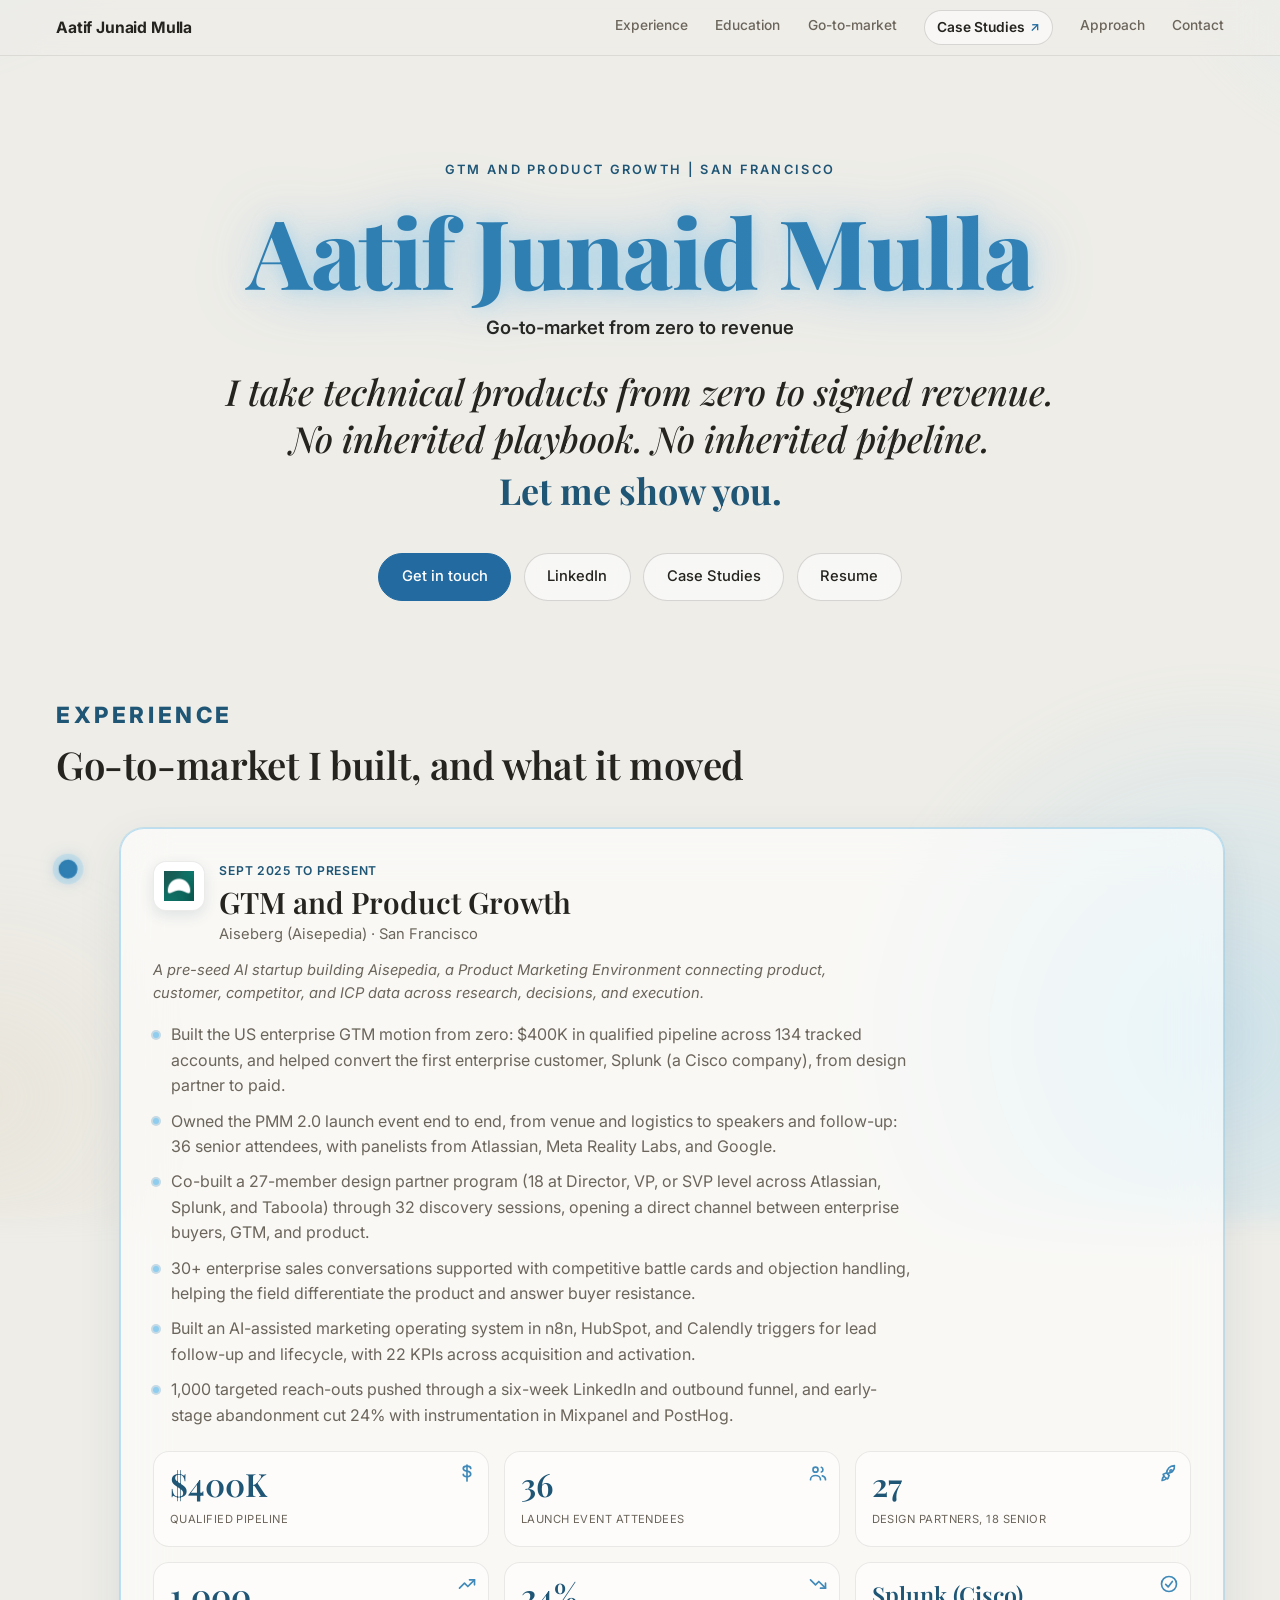
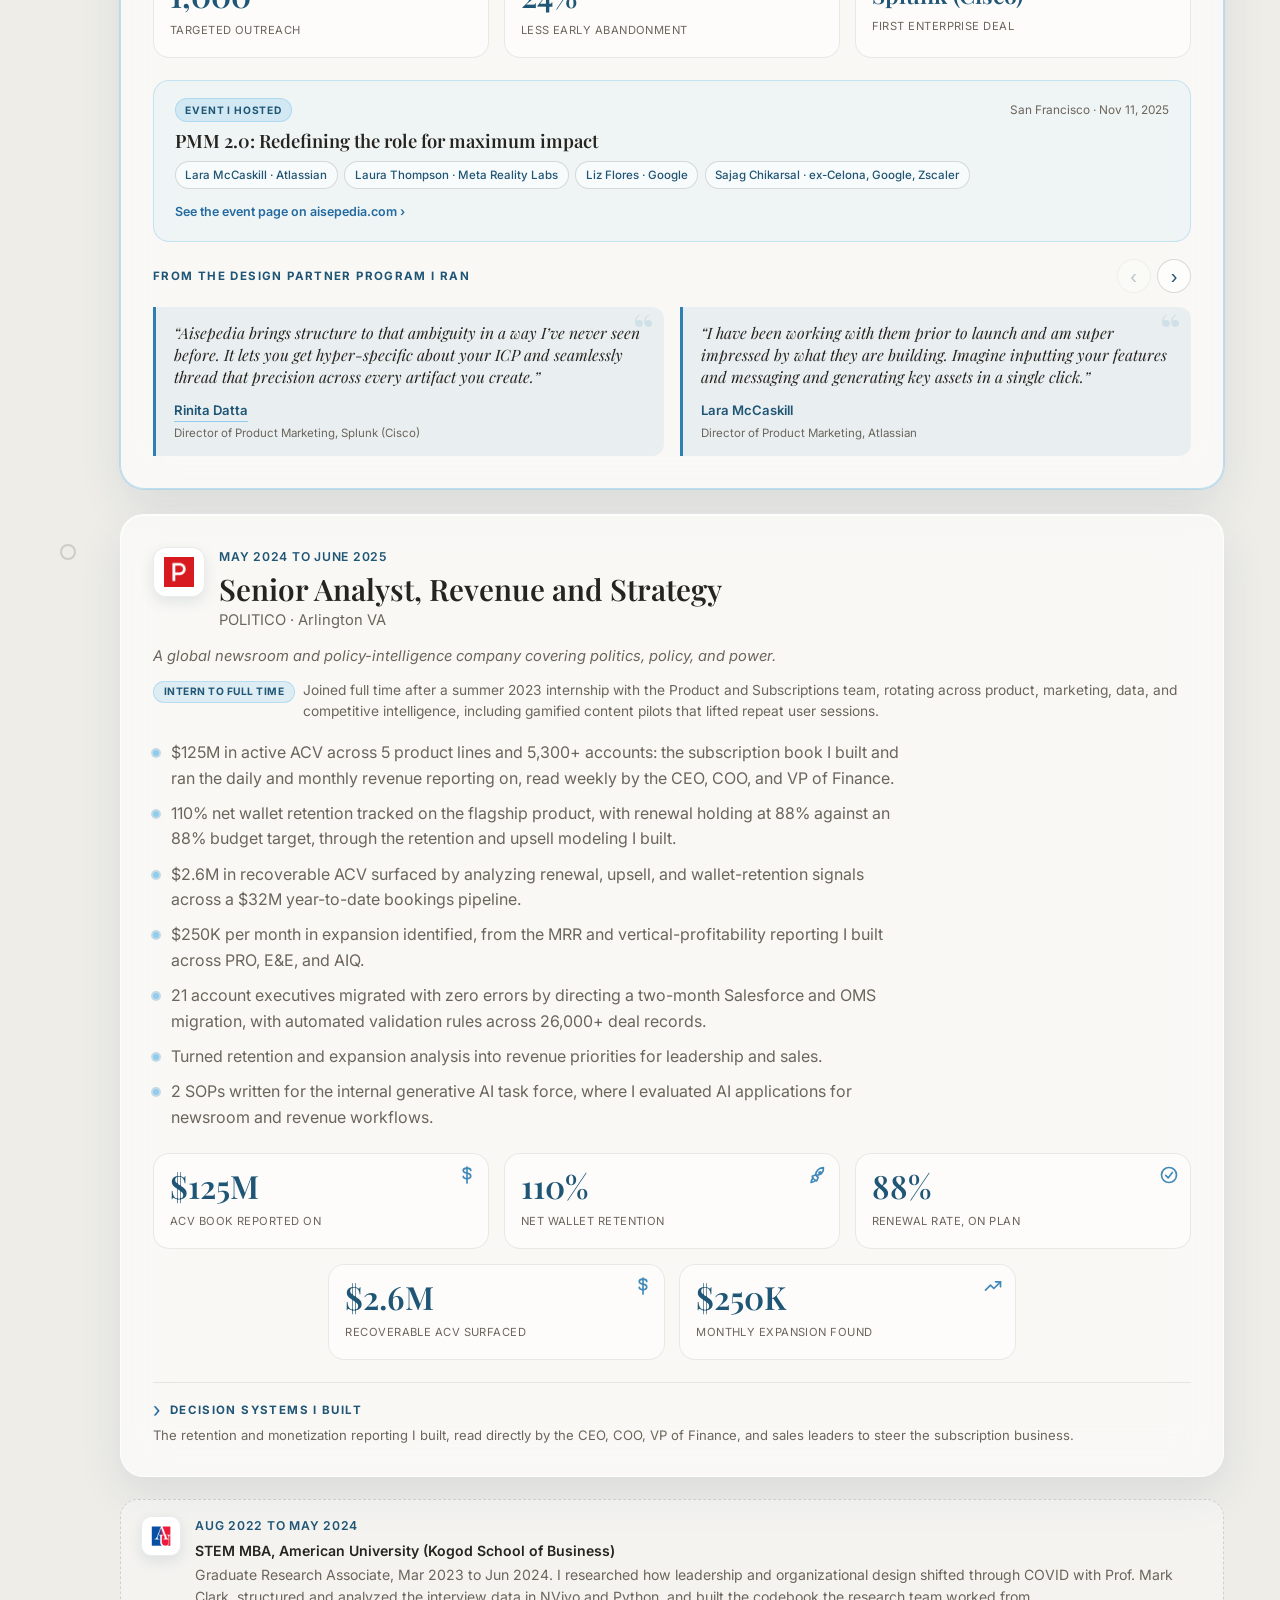
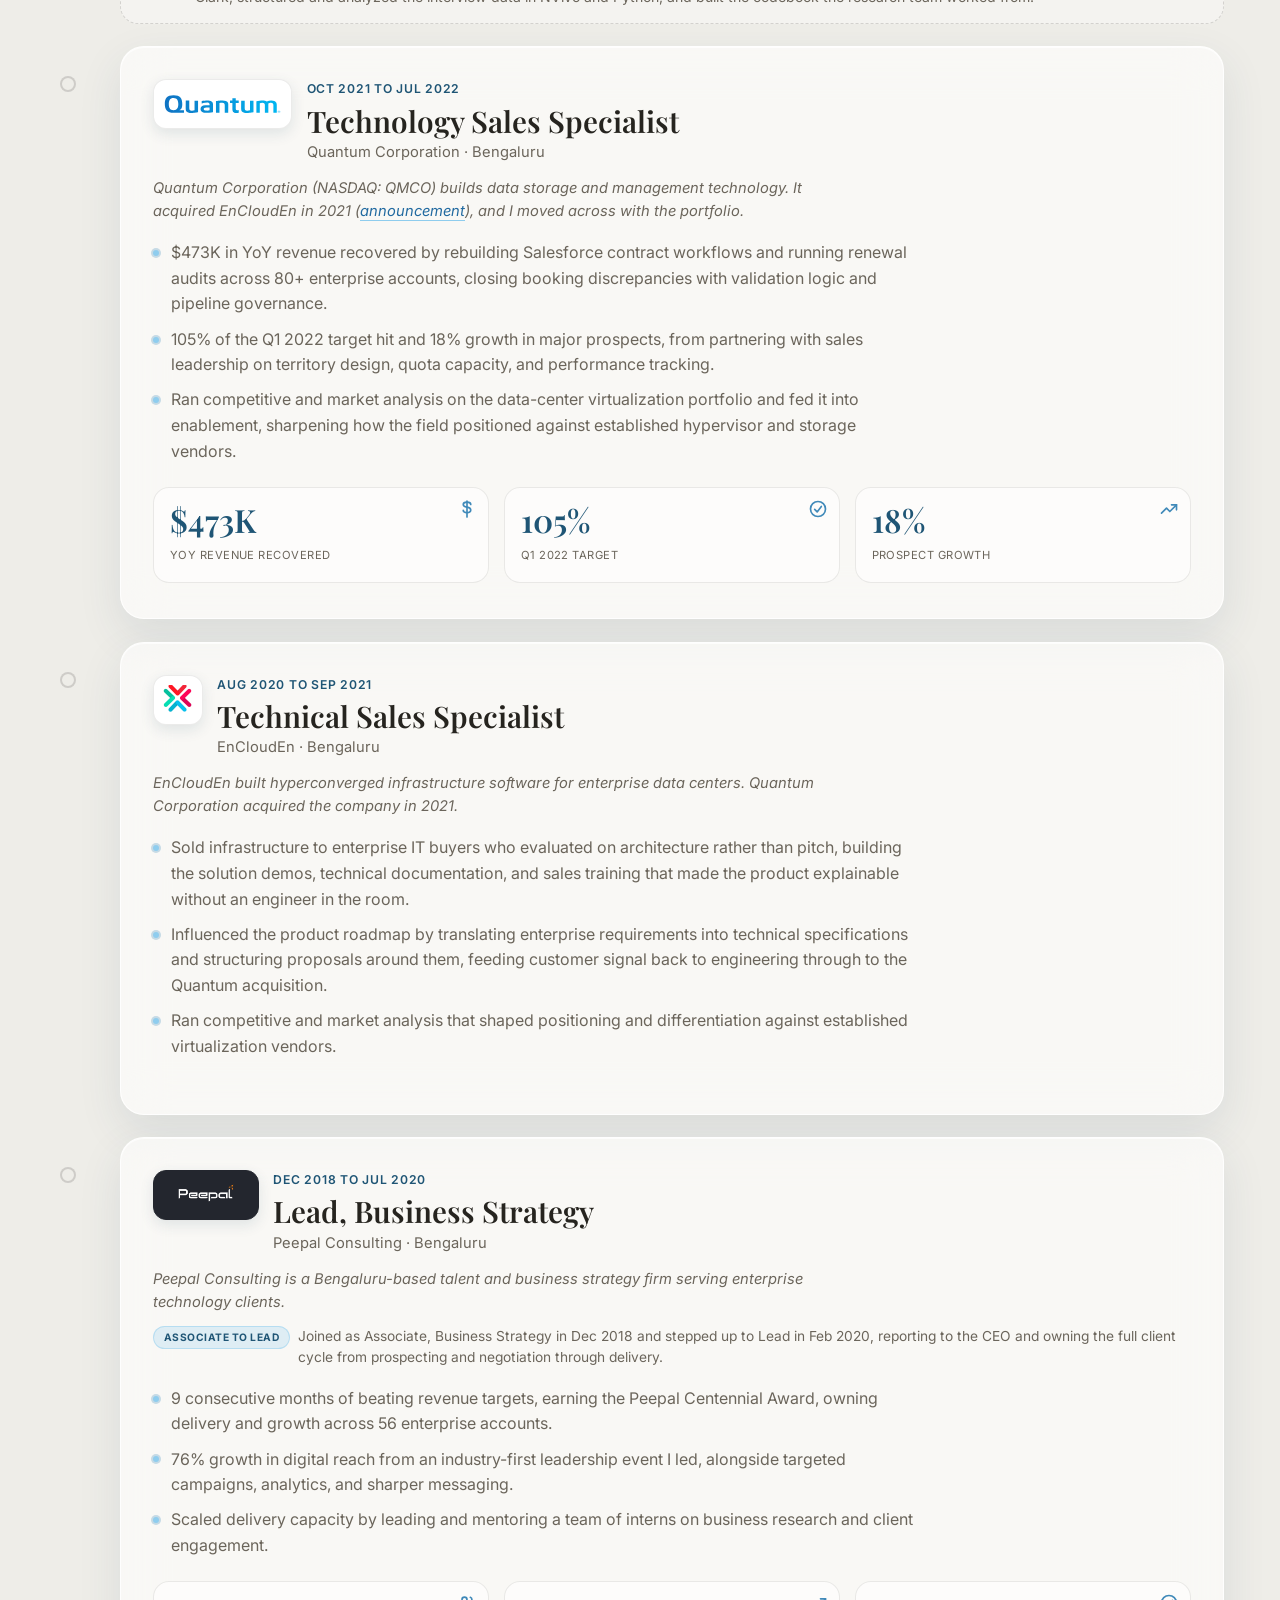
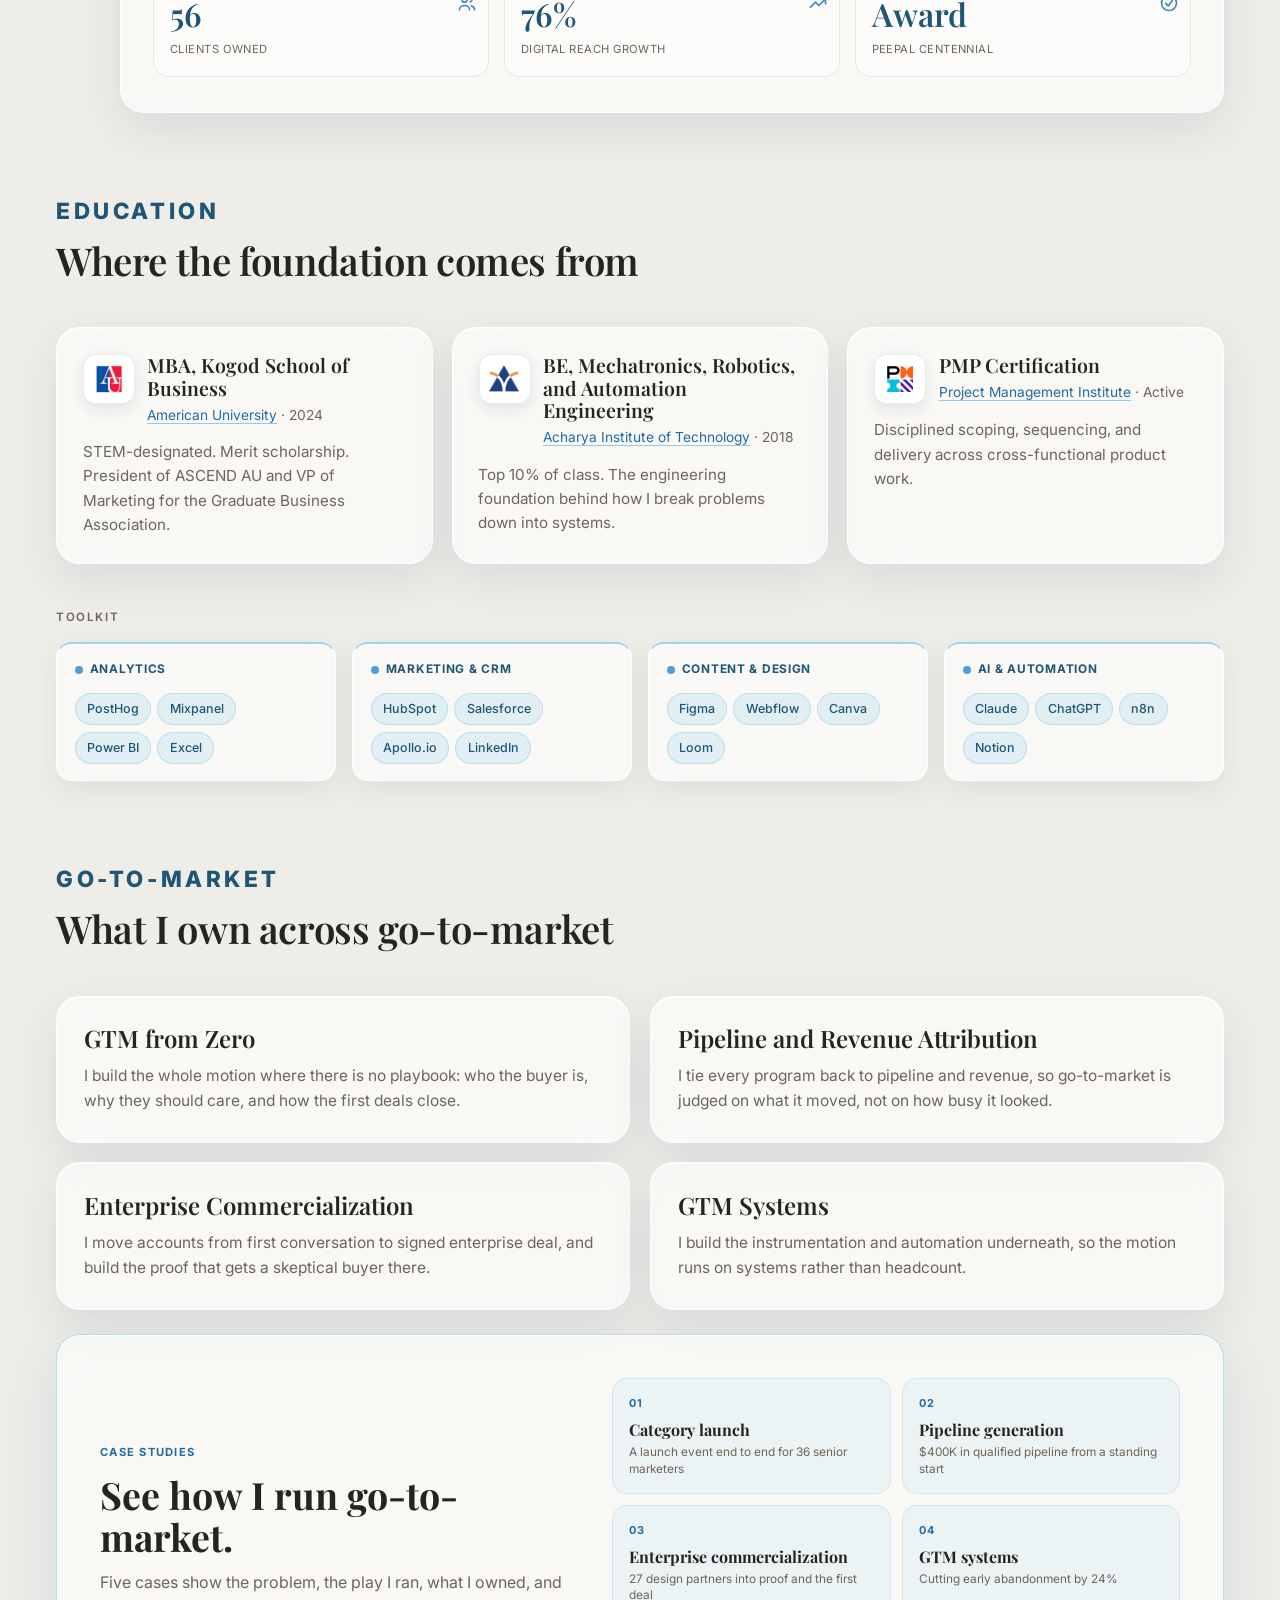
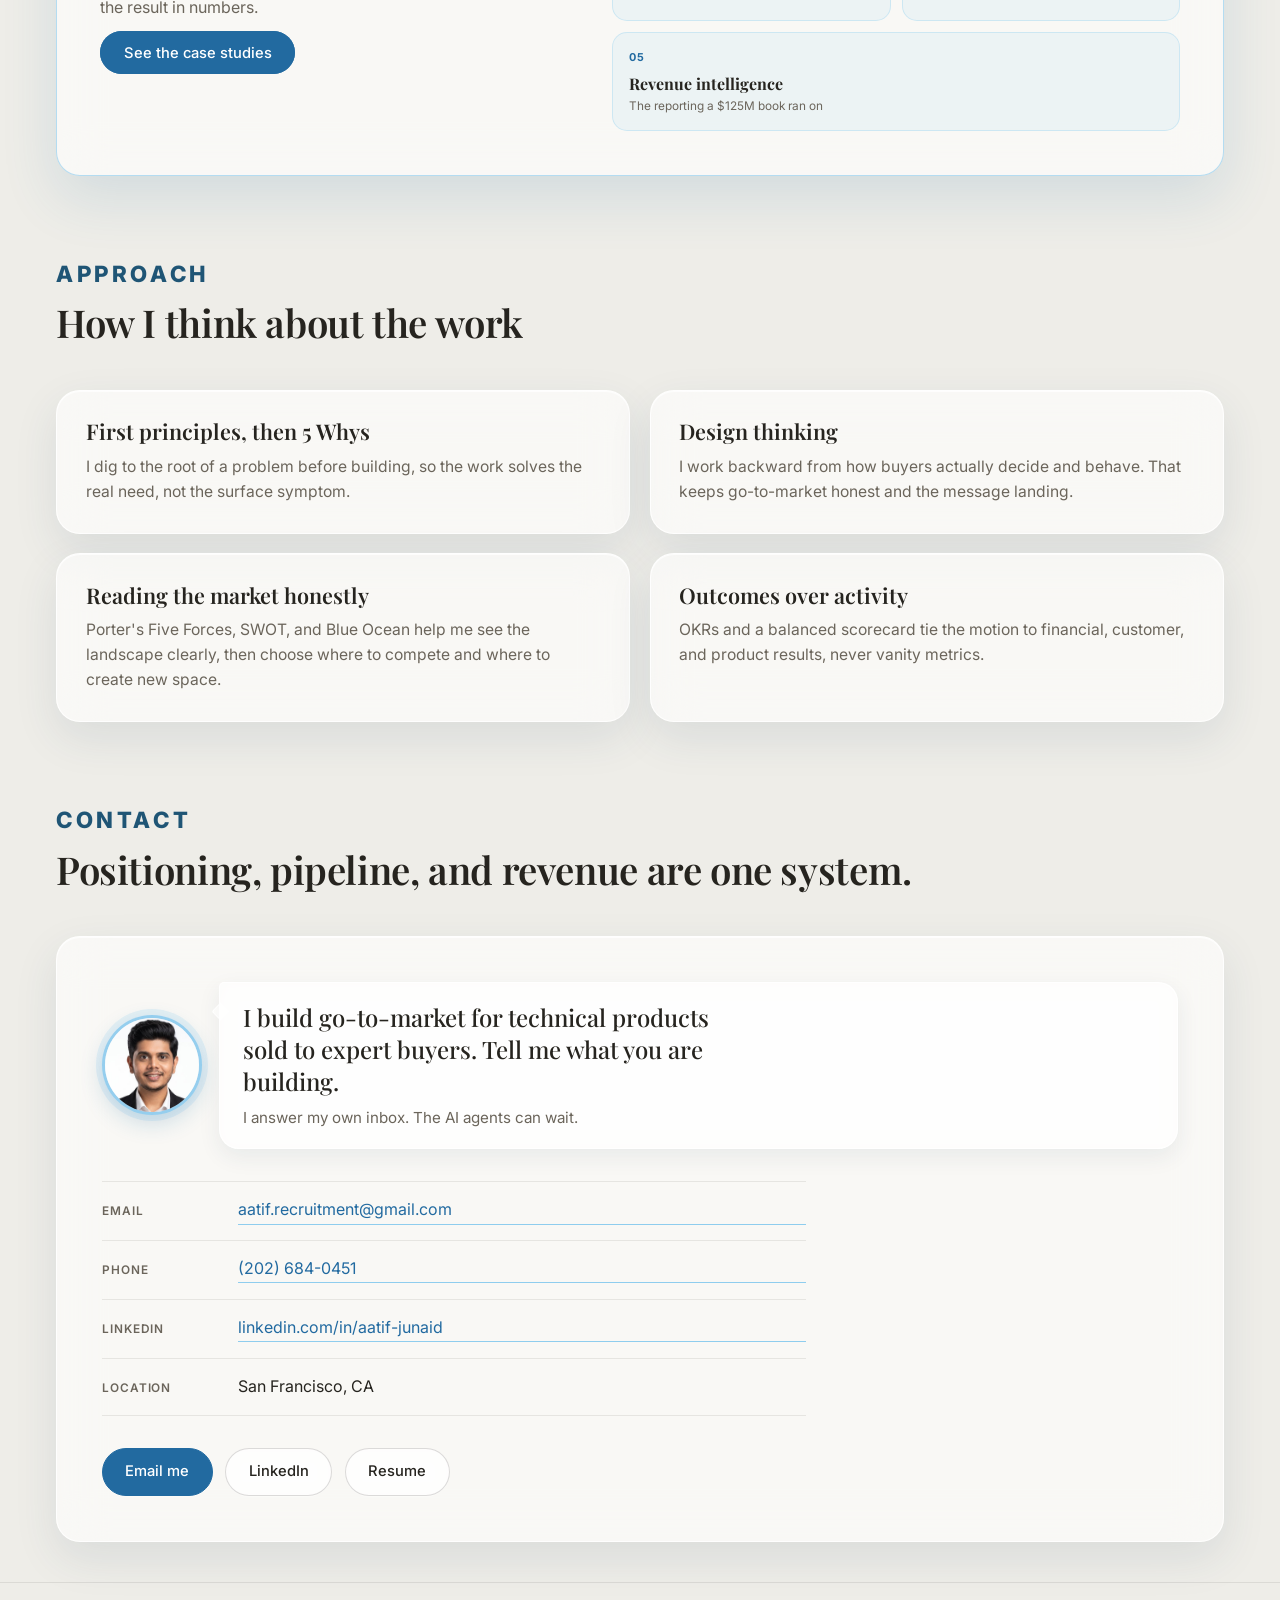
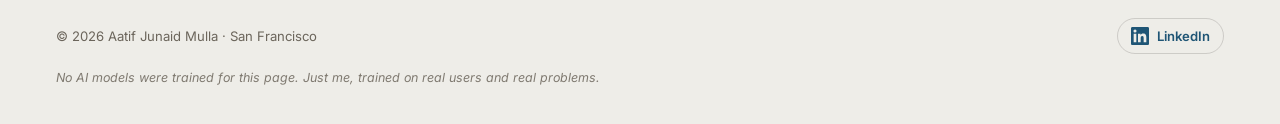
==== index.html @ 66fd6bab "Merge pull request #8 from Aatif-Junaid/update/seo-schema SEO: upgrade to ProfilePage structured dat" ====
<!DOCTYPE html>
<html lang="en">
<head>
  <meta charset="UTF-8" />
  <meta name="viewport" content="width=device-width, initial-scale=1.0" />
  <title>Aatif Junaid Mulla · GTM and Product Growth</title>
  <meta name="description" content="Aatif Junaid Mulla, GTM and product growth in San Francisco. I take AI-native and B2B SaaS products from zero to signed revenue: positioning, demand, pipeline, and enterprise commercialization." />

  <!-- Open Graph (controls how the link looks when shared on LinkedIn, Slack, etc.) -->
  <meta property="og:type" content="website" />
  <meta property="og:url" content="https://aatifmulla.me" />
  <meta property="og:title" content="Aatif Junaid Mulla · GTM and Product Growth" />
  <meta property="og:description" content="I take technical products from zero to signed revenue. No inherited playbook. No inherited pipeline." />
  <meta property="og:image" content="https://aatifmulla.me/og-image.jpg?v=4" />
  <meta property="og:image:type" content="image/jpeg" />
  <meta property="og:image:width" content="2400" />
  <meta property="og:image:height" content="1260" />
  <meta property="og:image:alt" content="Aatif Junaid Mulla, GTM and Product Growth" />
  <meta name="twitter:card" content="summary_large_image" />
  <meta name="twitter:title" content="Aatif Junaid Mulla · GTM and Product Growth" />
  <meta name="twitter:description" content="GTM and product growth: go-to-market from zero, pipeline and revenue attribution, enterprise commercialization." />
  <meta name="twitter:image" content="https://aatifmulla.me/og-image.jpg?v=4" />

  <meta name="theme-color" content="#FBF9F5" />
  <link rel="canonical" href="https://aatifmulla.me/" />
  <meta name="referrer" content="strict-origin-when-cross-origin" />

  <!-- Structured data for richer search results -->
  <script type="application/ld+json">
  {
    "@context": "https://schema.org",
    "@type": "ProfilePage",
    "dateModified": "2026-08-20",
    "mainEntity": {
      "@type": "Person",
      "@id": "https://aatifmulla.me/#person",
      "name": "Aatif Junaid Mulla",
      "alternateName": "Aatif Mulla",
      "url": "https://aatifmulla.me",
      "image": "https://aatifmulla.me/assets/headshot.jpg",
      "jobTitle": "GTM and Product Growth",
      "description": "Go-to-market and product growth lead in San Francisco. Takes technical products, AI-native and B2B SaaS, from zero to signed revenue, covering ICP and positioning, demand generation, pipeline, enterprise commercialization, and the revenue operations underneath.",
      "email": "mailto:aatif.recruitment@gmail.com",
      "worksFor": {
        "@type": "Organization",
        "name": "Aiseberg",
        "url": "https://www.aiseberg.com/",
        "makesOffer": {
          "@type": "Offer",
          "itemOffered": { "@type": "SoftwareApplication", "name": "Aisepedia", "url": "https://www.aisepedia.com/" }
        }
      },
      "address": { "@type": "PostalAddress", "addressLocality": "San Francisco", "addressRegion": "CA", "addressCountry": "US" },
      "alumniOf": [
        { "@type": "CollegeOrUniversity", "name": "American University, Kogod School of Business", "url": "https://www.american.edu/" },
        { "@type": "CollegeOrUniversity", "name": "Acharya Institute of Technology", "url": "https://www.acharya.ac.in/" }
      ],
      "hasCredential": {
        "@type": "EducationalOccupationalCredential",
        "credentialCategory": "Professional Certification",
        "name": "Project Management Professional (PMP)",
        "recognizedBy": { "@type": "Organization", "name": "Project Management Institute", "url": "https://www.pmi.org/" }
      },
      "knowsAbout": ["Go-to-Market Strategy", "Go-to-Market Execution", "Revenue Operations", "Growth Strategy", "Demand Generation", "Pipeline Development", "Enterprise Commercialization", "Sales Enablement", "Competitive Intelligence", "Customer Discovery", "ICP Definition", "Product Positioning", "Marketing Automation", "B2B SaaS", "Agentic AI"],
      "sameAs": ["https://www.linkedin.com/in/aatif-junaid"]
    }
  }
  </script>
  <link rel="icon" href="/favicon.ico" sizes="any" />
  <link rel="icon" type="image/svg+xml" href="/favicon.svg" />
  <link rel="icon" type="image/png" sizes="32x32" href="/favicon-32x32.png" />
  <link rel="icon" type="image/png" sizes="16x16" href="/favicon-16x16.png" />
  <link rel="apple-touch-icon" sizes="180x180" href="/apple-touch-icon.png" />

  <!-- Fonts: Playfair Display (artistic display) + Inter (hyper-clean body) -->
  <link rel="preconnect" href="https://fonts.googleapis.com" />
  <link rel="preconnect" href="https://fonts.gstatic.com" crossorigin />
  <link rel="preconnect" href="https://static.cloudflareinsights.com" crossorigin />
  <link rel="dns-prefetch" href="https://static.cloudflareinsights.com" />
  <link href="https://fonts.googleapis.com/css2?family=Inter:wght@400;500;600;700&family=Playfair+Display:ital,wght@0,500;0,600;0,700;0,800;1,500&display=swap" rel="stylesheet" />

  <link rel="stylesheet" href="styles.css?v=49" />
  <!-- Without JS the reveal observer never runs, so make sure nothing stays invisible. -->
  <noscript><style>.reveal { opacity: 1 !important; transform: none !important; }</style></noscript>
</head>
<body>

  <a class="skip-link" href="#top">Skip to content</a>

  <!-- Icon sprite for the tiny metric animations -->
  <svg width="0" height="0" style="position:absolute" aria-hidden="true" focusable="false">
    <symbol id="ic-money" viewBox="0 0 24 24" fill="none" stroke="currentColor" stroke-width="2" stroke-linecap="round" stroke-linejoin="round"><line x1="12" y1="2.5" x2="12" y2="21.5"/><path d="M16.5 6.5C16.5 4.8 14.5 3.7 12 3.7S7.5 4.8 7.5 6.5 9.5 9.3 12 9.8s4.5 1.6 4.5 3.4-2 3.1-4.5 3.1-4.5-1-4.5-2.8"/></symbol>
    <symbol id="ic-users" viewBox="0 0 24 24" fill="none" stroke="currentColor" stroke-width="2" stroke-linecap="round" stroke-linejoin="round"><circle cx="9" cy="8" r="3"/><path d="M3 20c0-3 2.7-5 6-5s6 2 6 5"/><path d="M16 5.2a3 3 0 0 1 0 5.6M21 20c0-2.3-1.7-4-3.8-4.6"/></symbol>
    <symbol id="ic-rocket" viewBox="0 0 24 24" fill="none" stroke="currentColor" stroke-width="2" stroke-linecap="round" stroke-linejoin="round"><path d="M12 15l-3-3c.7-5 4.2-8.4 9.5-9 .6 5.3-2.8 8.8-8 9.5z"/><path d="M9 12l-3.5 1.2c-.4.1-.6.6-.4 1l1.4 2.1m1.2 1.2 2.1 1.4c.4.2.9 0 1-.4L12 15"/><path d="M5.5 16.5c-1.3 1.1-1.8 4.5-1.8 4.5s3.4-.5 4.5-1.8"/><circle cx="14.5" cy="9.5" r="1.4"/></symbol>
    <symbol id="ic-up" viewBox="0 0 24 24" fill="none" stroke="currentColor" stroke-width="2" stroke-linecap="round" stroke-linejoin="round"><polyline points="3 17 9 11 13 15 21 7"/><polyline points="15 7 21 7 21 13"/></symbol>
    <symbol id="ic-down" viewBox="0 0 24 24" fill="none" stroke="currentColor" stroke-width="2" stroke-linecap="round" stroke-linejoin="round"><polyline points="3 7 9 13 13 9 21 17"/><polyline points="15 17 21 17 21 11"/></symbol>
    <symbol id="ic-bolt" viewBox="0 0 24 24" fill="currentColor" stroke="none"><path d="M13 2 4 14h6l-1 8 9-12h-6l1-8z"/></symbol>
    <symbol id="ic-win" viewBox="0 0 24 24" fill="none" stroke="currentColor" stroke-width="2" stroke-linecap="round" stroke-linejoin="round"><circle cx="12" cy="12" r="9"/><polyline points="8 12.5 11 15.5 16 9"/></symbol>
  </svg>

  <header class="site-header">
    <a class="wordmark" href="https://www.linkedin.com/in/aatif-junaid/" target="_blank" rel="noopener">Aatif Junaid Mulla</a>
    <nav class="site-nav" aria-label="Primary">
      <a href="#experience">Experience</a>
      <a href="#education">Education</a>
      <a href="#samples">Go-to-market</a>
      <a class="nav-page" href="case-studies.html">Case Studies<span class="nav-page__arrow" aria-hidden="true">&#8599;</span></a>
      <a href="#thinking">Approach</a>
      <a href="#contact">Contact</a>
    </nav>
  </header>

  <main id="top">

    <!-- HERO -->
    <section class="hero">
      <p class="kicker reveal">GTM and Product Growth | San Francisco</p>
      <h1 class="hero__name reveal">Aatif Junaid Mulla</h1>
      <p class="hero__tagline reveal">Go-to-market from zero to revenue</p>
      <div class="hero__story reveal">
        <p class="hero__statement">
          <span>I take technical products from zero to signed revenue.</span>
          <span>No inherited playbook. No inherited pipeline.</span>
          <strong>Let me show you.</strong>
        </p>
      </div>

      <div class="hero__actions reveal">
        <!--email_off--><a class="btn btn--primary" href="mailto:aatif.recruitment@gmail.com">Get in touch</a><!--/email_off-->
        <a class="btn" href="https://www.linkedin.com/in/aatif-junaid" target="_blank" rel="noopener">LinkedIn</a>
        <a class="btn" href="case-studies.html">Case Studies</a>
        <a class="btn" href="resume.pdf?v=2026-08d" target="_blank" rel="noopener">Resume</a>
      </div>
    </section>

    <!-- EXPERIENCE TIMELINE -->
    <section class="section" id="experience">
      <div class="section-head reveal">
        <span class="eyebrow">Experience</span>
        <h2 class="section-title">Go-to-market I built, and what it moved</h2>
      </div>

      <div class="timeline">
        <canvas class="tl-comet" aria-hidden="true"></canvas>
        <ol class="timeline__list">

        <!-- Aiseberg / Aisepedia -->
        <li class="tl-item reveal">
          <span class="tl-dot" aria-hidden="true"></span>
          <div class="tile tl-card">
            <div class="tl-head">
              <a class="logo-chip" href="https://aisepedia.com" target="_blank" rel="noopener" data-mono="A" aria-label="Visit Aisepedia">
                <img src="assets/logos/aisepedia.png" alt="Aisepedia logo" width="256" height="256" loading="lazy" decoding="async" onerror="this.style.display='none'" />
              </a>
              <div class="tl-headtext">
                <div class="tl-date">Sept 2025 to present</div>
                <h3 class="tl-role">GTM and Product Growth</h3>
                <div class="tl-org">Aiseberg (Aisepedia) &middot; San Francisco</div>
              </div>
            </div>
            <p class="tl-desc">A pre-seed AI startup building Aisepedia, a Product Marketing Environment connecting product, customer, competitor, and ICP data across research, decisions, and execution.</p>

            <ul class="tl-points">
              <li>Built the US enterprise GTM motion from zero: $400K in qualified pipeline across 134 tracked accounts, and helped convert the first enterprise customer, Splunk (a Cisco company), from design partner to paid.</li>
              <li>Owned the PMM 2.0 launch event end to end, from venue and logistics to speakers and follow-up: 36 senior attendees, with panelists from Atlassian, Meta Reality Labs, and Google.</li>
              <li>Co-built a 27-member design partner program (18 at Director, VP, or SVP level across Atlassian, Splunk, and Taboola) through 32 discovery sessions, opening a direct channel between enterprise buyers, GTM, and product.</li>
              <li>30+ enterprise sales conversations supported with competitive battle cards and objection handling, helping the field differentiate the product and answer buyer resistance.</li>
              <li>Built an AI-assisted marketing operating system in n8n, HubSpot, and Calendly triggers for lead follow-up and lifecycle, with 22 KPIs across acquisition and activation.</li>
              <li>1,000 targeted reach-outs pushed through a six-week LinkedIn and outbound funnel, and early-stage abandonment cut 24% with instrumentation in Mixpanel and PostHog.</li>
            </ul>

            <div class="metrics" aria-label="Aisepedia results">
              <div class="metric metric--money"><span class="mi" aria-hidden="true"><svg><use href="#ic-money"/></svg></span><span class="metric__num">$400K</span><span class="metric__label">Qualified pipeline</span></div>
              <div class="metric metric--users"><span class="mi" aria-hidden="true"><svg><use href="#ic-users"/></svg></span><span class="metric__num">36</span><span class="metric__label">Launch event attendees</span></div>
              <div class="metric metric--rocket"><span class="mi" aria-hidden="true"><svg><use href="#ic-rocket"/></svg></span><span class="metric__num">27</span><span class="metric__label">Design partners, 18 senior</span></div>
              <div class="metric metric--up"><span class="mi" aria-hidden="true"><svg><use href="#ic-up"/></svg></span><span class="metric__num">1,000</span><span class="metric__label">Targeted outreach</span></div>
              <div class="metric metric--down"><span class="mi" aria-hidden="true"><svg><use href="#ic-down"/></svg></span><span class="metric__num">24%</span><span class="metric__label">Less early abandonment</span></div>
              <div class="metric metric--win"><span class="mi" aria-hidden="true"><svg><use href="#ic-win"/></svg></span><span class="metric__num metric__num--sm">Splunk (Cisco)</span><span class="metric__label">First enterprise deal</span></div>
            </div>

            <a class="event-strip reveal" href="https://www.aisepedia.com/events/pmm-2-0" target="_blank" rel="noopener" aria-label="PMM 2.0 event page on aisepedia.com">
              <div class="event-strip__head">
                <span class="event-strip__badge">Event I hosted</span>
                <span class="event-strip__meta">San Francisco &middot; Nov 11, 2025</span>
              </div>
              <span class="event-strip__title">PMM 2.0: Redefining the role for maximum impact</span>
              <ul class="event-strip__panelists">
                <li>Lara McCaskill &middot; Atlassian</li>
                <li>Laura Thompson &middot; Meta Reality Labs</li>
                <li>Liz Flores &middot; Google</li>
                <li>Sajag Chikarsal &middot; ex-Celona, Google, Zscaler</li>
              </ul>
              <span class="event-strip__link">See the event page on aisepedia.com &rsaquo;</span>
            </a>

            <div class="dp-carousel reveal" aria-label="Design partner testimonials">
              <div class="dp-head">
                <span class="dp-label">From the design partner program I ran</span>
                <div class="dp-nav">
                  <button class="dp-arrow" type="button" data-dir="-1" aria-label="Previous testimonials">&lsaquo;</button>
                  <button class="dp-arrow" type="button" data-dir="1" aria-label="Next testimonials">&rsaquo;</button>
                </div>
              </div>
              <div class="dp-track">
                <figure class="dp-slide">
                  <blockquote>&ldquo;Aisepedia brings structure to that ambiguity in a way I&rsquo;ve never seen before. It lets you get hyper-specific about your ICP and seamlessly thread that precision across every artifact you create.&rdquo;</blockquote>
                  <figcaption>
                    <a class="dp-name" href="https://www.linkedin.com/in/rinitadatta/" target="_blank" rel="noopener">Rinita Datta</a>
                    <span class="dp-role">Director of Product Marketing, Splunk (Cisco)</span>
                  </figcaption>
                </figure>
                <figure class="dp-slide">
                  <blockquote>&ldquo;I have been working with them prior to launch and am super impressed by what they are building. Imagine inputting your features and messaging and generating key assets in a single click.&rdquo;</blockquote>
                  <figcaption>
                    <span class="dp-name">Lara McCaskill</span>
                    <span class="dp-role">Director of Product Marketing, Atlassian</span>
                  </figcaption>
                </figure>
                <figure class="dp-slide">
                  <blockquote>&ldquo;Aisepedia has the potential to be the mecca of PMM AI tools for market research and developing differentiated messaging and positioning.&rdquo;</blockquote>
                  <figcaption>
                    <span class="dp-name">Michele Nieberding</span>
                    <span class="dp-role">Head of Product Marketing, Optiversal</span>
                  </figcaption>
                </figure>
                <figure class="dp-slide">
                  <blockquote>&ldquo;I worked with the team on the ICP Comparison Guide. The depth was immediately obvious: need scoring, ICP fit, buyer dynamics, all in one place. I especially loved the insights about each audience.&rdquo;</blockquote>
                  <figcaption>
                    <span class="dp-name">Katie McPhee</span>
                    <span class="dp-role">Global Product Marketing Leader, WP Engine</span>
                  </figcaption>
                </figure>
              </div>
            </div>
          </div>
        </li>

        <!-- POLITICO -->
        <li class="tl-item reveal">
          <span class="tl-dot" aria-hidden="true"></span>
          <div class="tile tl-card">
            <div class="tl-head">
              <a class="logo-chip" href="https://www.politico.com/" target="_blank" rel="noopener" data-mono="P" aria-label="Visit POLITICO">
                <img src="assets/logos/politico.png" alt="POLITICO logo" width="256" height="256" loading="lazy" decoding="async" onerror="this.style.display='none'" />
              </a>
              <div class="tl-headtext">
                <div class="tl-date">May 2024 to June 2025</div>
                <h3 class="tl-role">Senior Analyst, Revenue and Strategy</h3>
                <div class="tl-org">POLITICO &middot; Arlington VA</div>
              </div>
            </div>
            <p class="tl-desc">A global newsroom and policy-intelligence company covering politics, policy, and power.</p>
            <p class="tl-note"><span class="tl-note__badge">Intern to full time</span><span class="tl-note__text">Joined full time after a summer 2023 internship with the Product and Subscriptions team, rotating across product, marketing, data, and competitive intelligence, including gamified content pilots that lifted repeat user sessions.</span></p>

            <ul class="tl-points">
              <li>$125M in active ACV across 5 product lines and 5,300+ accounts: the subscription book I built and ran the daily and monthly revenue reporting on, read weekly by the CEO, COO, and VP of Finance.</li>
              <li>110% net wallet retention tracked on the flagship product, with renewal holding at 88% against an 88% budget target, through the retention and upsell modeling I built.</li>
              <li>$2.6M in recoverable ACV surfaced by analyzing renewal, upsell, and wallet-retention signals across a $32M year-to-date bookings pipeline.</li>
              <li>$250K per month in expansion identified, from the MRR and vertical-profitability reporting I built across PRO, E&amp;E, and AIQ.</li>
              <li>21 account executives migrated with zero errors by directing a two-month Salesforce and OMS migration, with automated validation rules across 26,000+ deal records.</li>
              <li>Turned retention and expansion analysis into revenue priorities for leadership and sales.</li>
              <li>2 SOPs written for the internal generative AI task force, where I evaluated AI applications for newsroom and revenue workflows.</li>
            </ul>

            <div class="metrics metrics--balanced" aria-label="POLITICO results">
              <div class="metric metric--money"><span class="mi" aria-hidden="true"><svg><use href="#ic-money"/></svg></span><span class="metric__num">$125M</span><span class="metric__label">ACV book reported on</span></div>
              <div class="metric metric--rocket"><span class="mi" aria-hidden="true"><svg><use href="#ic-rocket"/></svg></span><span class="metric__num">110%</span><span class="metric__label">Net wallet retention</span></div>
              <div class="metric metric--win"><span class="mi" aria-hidden="true"><svg><use href="#ic-win"/></svg></span><span class="metric__num">88%</span><span class="metric__label">Renewal rate, on plan</span></div>
              <div class="metric metric--money"><span class="mi" aria-hidden="true"><svg><use href="#ic-money"/></svg></span><span class="metric__num">$2.6M</span><span class="metric__label">Recoverable ACV surfaced</span></div>
              <div class="metric metric--up"><span class="mi" aria-hidden="true"><svg><use href="#ic-up"/></svg></span><span class="metric__num">$250K</span><span class="metric__label">Monthly expansion found</span></div>
            </div>

            <details class="reports">
              <summary class="reports__summary">
                <span class="reports__head">
                  <span class="reports__chev" aria-hidden="true">&rsaquo;</span>
                  <span class="reports__title">Decision systems I built</span>
                </span>
                <span class="reports__meta">The retention and monetization reporting I built, read directly by the CEO, COO, VP of Finance, and sales leaders to steer the subscription business.</span>
              </summary>
              <ul class="reports__list">
                <li class="reports__item"><span class="reports__freq">Daily</span><span class="reports__body"><strong>Wallet Retention Report.</strong> The retention engine tracking renewal and net-retention economics across the full subscription book.</span></li>
                <li class="reports__item"><span class="reports__freq">Weekly</span><span class="reports__body"><strong>Renewal Report.</strong> Flagged every deal renewing flat or under 5% to the sales team and VP of Finance so at-risk renewals surfaced early.</span></li>
                <li class="reports__item"><span class="reports__freq">Monthly</span><span class="reports__body"><strong>MRR Deck.</strong> Refreshed the RevOps slides in the monthly recurring-revenue deck from live data pulls.</span></li>
                <li class="reports__item"><span class="reports__freq">Monthly</span><span class="reports__body"><strong>Vertical Profitability Report.</strong> Tracked profitability across POLITICO's 17 policy verticals month over month, subscriptions against media, and flagged any vertical slipping from the prior month.</span></li>
              </ul>
              <p class="reports__foot">Also day to day: EU mirror-deal setup and account access, assigning every new account to the right AE by industry, RevOps Jira triage, and order verification three times a day.</p>
            </details>
          </div>
        </li>

        <!-- MBA interlude: explains the Jul 2022 to May 2024 gap -->
        <li class="tl-item tl-item--gap reveal">
          <div class="tl-gapcard">
            <a class="logo-chip logo-chip--sm" href="https://www.american.edu/" target="_blank" rel="noopener" aria-label="Visit American University">
              <img src="assets/logos/american.png" alt="American University logo" width="256" height="256" loading="lazy" decoding="async" onerror="this.style.display='none'" />
            </a>
            <div>
              <div class="tl-date">Aug 2022 to May 2024</div>
              <p class="tl-gaptext"><strong>STEM MBA, American University (Kogod School of Business)</strong></p>
              <p class="tl-gaptext">Graduate Research Associate, Mar 2023 to Jun 2024. I researched how leadership and organizational design shifted through COVID with Prof. Mark Clark, structured and analyzed the interview data in NVivo and Python, and built the codebook the research team worked from.</p>
            </div>
          </div>
        </li>

        <!-- Quantum -->
        <li class="tl-item reveal">
          <span class="tl-dot" aria-hidden="true"></span>
          <div class="tile tl-card">
            <div class="tl-head">
              <a class="logo-chip" href="https://www.quantum.com/" target="_blank" rel="noopener" data-mono="Q" aria-label="Visit Quantum">
                <img src="assets/logos/quantum.svg" alt="Quantum Corporation logo" width="200" height="51" loading="lazy" decoding="async" onerror="this.style.display='none'" />
              </a>
              <div class="tl-headtext">
                <div class="tl-date">Oct 2021 to Jul 2022</div>
                <h3 class="tl-role">Technology Sales Specialist</h3>
                <div class="tl-org">Quantum Corporation &middot; Bengaluru</div>
              </div>
            </div>
            <p class="tl-desc">Quantum Corporation (NASDAQ: QMCO) builds data storage and management technology. It acquired EnCloudEn in 2021 (<a href="https://www.prnewswire.com/news-releases/quantum-announces-definitive-agreement-to-acquire-hyperconverged-software-startup-enclouden-technology-301363442.html" target="_blank" rel="noopener" class="tl-link">announcement</a>), and I moved across with the portfolio.</p>

            <ul class="tl-points">
              <li>$473K in YoY revenue recovered by rebuilding Salesforce contract workflows and running renewal audits across 80+ enterprise accounts, closing booking discrepancies with validation logic and pipeline governance.</li>
              <li>105% of the Q1 2022 target hit and 18% growth in major prospects, from partnering with sales leadership on territory design, quota capacity, and performance tracking.</li>
              <li>Ran competitive and market analysis on the data-center virtualization portfolio and fed it into enablement, sharpening how the field positioned against established hypervisor and storage vendors.</li>
            </ul>

            <div class="metrics" aria-label="Quantum results">
              <div class="metric metric--money"><span class="mi" aria-hidden="true"><svg><use href="#ic-money"/></svg></span><span class="metric__num">$473K</span><span class="metric__label">YoY revenue recovered</span></div>
              <div class="metric metric--win"><span class="mi" aria-hidden="true"><svg><use href="#ic-win"/></svg></span><span class="metric__num">105%</span><span class="metric__label">Q1 2022 target</span></div>
              <div class="metric metric--up"><span class="mi" aria-hidden="true"><svg><use href="#ic-up"/></svg></span><span class="metric__num">18%</span><span class="metric__label">Prospect growth</span></div>
            </div>
          </div>
        </li>

        <!-- EnCloudEn -->
        <li class="tl-item reveal">
          <span class="tl-dot" aria-hidden="true"></span>
          <div class="tile tl-card">
            <div class="tl-head">
              <span class="logo-chip logo-chip--mark">
                <img src="assets/logos/enclouden.png" alt="EnCloudEn logo" width="120" height="120" loading="lazy" decoding="async" onerror="this.style.display='none'" />
              </span>
              <div class="tl-headtext">
                <div class="tl-date">Aug 2020 to Sep 2021</div>
                <h3 class="tl-role">Technical Sales Specialist</h3>
                <div class="tl-org">EnCloudEn &middot; Bengaluru</div>
              </div>
            </div>
            <p class="tl-desc">EnCloudEn built hyperconverged infrastructure software for enterprise data centers. Quantum Corporation acquired the company in 2021.</p>

            <ul class="tl-points">
              <li>Sold infrastructure to enterprise IT buyers who evaluated on architecture rather than pitch, building the solution demos, technical documentation, and sales training that made the product explainable without an engineer in the room.</li>
              <li>Influenced the product roadmap by translating enterprise requirements into technical specifications and structuring proposals around them, feeding customer signal back to engineering through to the Quantum acquisition.</li>
              <li>Ran competitive and market analysis that shaped positioning and differentiation against established virtualization vendors.</li>
            </ul>
          </div>
        </li>

        <!-- Peepal -->
        <li class="tl-item reveal">
          <span class="tl-dot" aria-hidden="true"></span>
          <div class="tile tl-card">
            <div class="tl-head">
              <a class="logo-chip logo-chip--dark" href="https://peepalconsulting.com/" target="_blank" rel="noopener" data-mono="P" aria-label="Visit Peepal Consulting">
                <img src="assets/logos/peepal.png" alt="Peepal Consulting logo" width="2482" height="886" loading="lazy" decoding="async" onerror="this.style.display='none'" />
              </a>
              <div class="tl-headtext">
                <div class="tl-date">Dec 2018 to Jul 2020</div>
                <h3 class="tl-role">Lead, Business Strategy</h3>
                <div class="tl-org">Peepal Consulting &middot; Bengaluru</div>
              </div>
            </div>
            <p class="tl-desc">Peepal Consulting is a Bengaluru-based talent and business strategy firm serving enterprise technology clients.</p>
            <p class="tl-note"><span class="tl-note__badge">Associate to Lead</span><span class="tl-note__text">Joined as Associate, Business Strategy in Dec 2018 and stepped up to Lead in Feb 2020, reporting to the CEO and owning the full client cycle from prospecting and negotiation through delivery.</span></p>

            <ul class="tl-points">
              <li>9 consecutive months of beating revenue targets, earning the Peepal Centennial Award, owning delivery and growth across 56 enterprise accounts.</li>
              <li>76% growth in digital reach from an industry-first leadership event I led, alongside targeted campaigns, analytics, and sharper messaging.</li>
              <li>Scaled delivery capacity by leading and mentoring a team of interns on business research and client engagement.</li>
            </ul>

            <div class="metrics" aria-label="Peepal results">
              <div class="metric metric--users"><span class="mi" aria-hidden="true"><svg><use href="#ic-users"/></svg></span><span class="metric__num">56</span><span class="metric__label">Clients owned</span></div>
              <div class="metric metric--up"><span class="mi" aria-hidden="true"><svg><use href="#ic-up"/></svg></span><span class="metric__num">76%</span><span class="metric__label">Digital reach growth</span></div>
              <div class="metric metric--win"><span class="mi" aria-hidden="true"><svg><use href="#ic-win"/></svg></span><span class="metric__num">Award</span><span class="metric__label">Peepal Centennial</span></div>
            </div>
          </div>
        </li>

        </ol>
      </div>
    </section>

    <!-- EDUCATION -->
    <section class="section" id="education">
      <div class="section-head reveal">
        <span class="eyebrow">Education</span>
        <h2 class="section-title">Where the foundation comes from</h2>
      </div>

      <div class="edu-grid">
        <div class="tile edu-card reveal">
          <div class="edu-card__head">
            <a class="logo-chip" href="https://www.american.edu/" target="_blank" rel="noopener" data-mono="A" aria-label="Visit American University">
              <img src="assets/logos/american.png" alt="American University logo" width="256" height="256" loading="lazy" decoding="async" onerror="this.style.display='none'" />
            </a>
            <div>
              <h3 class="edu-card__deg">MBA, Kogod School of Business</h3>
              <div class="edu-card__school"><a href="https://www.american.edu/" target="_blank" rel="noopener" class="tl-link">American University</a> &middot; 2024</div>
            </div>
          </div>
          <p class="edu-card__note">STEM-designated. Merit scholarship. President of ASCEND AU and VP of Marketing for the Graduate Business Association.</p>
        </div>

        <div class="tile edu-card reveal">
          <div class="edu-card__head">
            <a class="logo-chip" href="https://www.acharya.ac.in/" target="_blank" rel="noopener" data-mono="A" aria-label="Visit Acharya Institute of Technology">
              <img src="assets/logos/acharya.png" alt="Acharya Institute of Technology logo" width="256" height="256" loading="lazy" decoding="async" onerror="this.style.display='none'" />
            </a>
            <div>
              <h3 class="edu-card__deg">BE, Mechatronics, Robotics, and Automation Engineering</h3>
              <div class="edu-card__school"><a href="https://www.acharya.ac.in/" target="_blank" rel="noopener" class="tl-link">Acharya Institute of Technology</a> &middot; 2018</div>
            </div>
          </div>
          <p class="edu-card__note">Top 10% of class. The engineering foundation behind how I break problems down into systems.</p>
        </div>

        <div class="tile edu-card reveal">
          <div class="edu-card__head">
            <a class="logo-chip" href="https://www.pmi.org/certifications/project-management-pmp" target="_blank" rel="noopener" data-mono="P" aria-label="About the PMP certification">
              <img src="assets/logos/pmi.png" alt="PMI logo" width="180" height="180" loading="lazy" decoding="async" onerror="this.style.display='none'" />
            </a>
            <div>
              <h3 class="edu-card__deg">PMP Certification</h3>
              <div class="edu-card__school"><a href="https://www.pmi.org/certifications/project-management-pmp" target="_blank" rel="noopener" class="tl-link">Project Management Institute</a> &middot; Active</div>
            </div>
          </div>
          <p class="edu-card__note">Disciplined scoping, sequencing, and delivery across cross-functional product work.</p>
        </div>
      </div>

      <div class="toolkit-wrap reveal">
        <span class="toolkit-label">Toolkit</span>
        <div class="tool-groups">
          <div class="tool-group">
            <span class="tool-group__name">Analytics</span>
            <ul class="tools"><li>PostHog</li><li>Mixpanel</li><li>Power BI</li><li>Excel</li></ul>
          </div>
          <div class="tool-group">
            <span class="tool-group__name">Marketing &amp; CRM</span>
            <ul class="tools"><li>HubSpot</li><li>Salesforce</li><li>Apollo.io</li><li>LinkedIn</li></ul>
          </div>
          <div class="tool-group">
            <span class="tool-group__name">Content &amp; Design</span>
            <ul class="tools"><li>Figma</li><li>Webflow</li><li>Canva</li><li>Loom</li></ul>
          </div>
          <div class="tool-group">
            <span class="tool-group__name">AI &amp; Automation</span>
            <ul class="tools"><li>Claude</li><li>ChatGPT</li><li>n8n</li><li>Notion</li></ul>
          </div>
        </div>
      </div>
    </section>

    <!-- PRODUCT WORK -->
    <section class="section" id="samples">
      <div class="section-head reveal">
        <span class="eyebrow">Go-to-market</span>
        <h2 class="section-title">What I own across go-to-market</h2>
      </div>

      <div class="sample-grid">
        <div class="tile sample reveal">
          <h3 class="sample__title">GTM from Zero</h3>
          <p class="sample__body">I build the whole motion where there is no playbook: who the buyer is, why they should care, and how the first deals close.</p>
        </div>

        <div class="tile sample reveal">
          <h3 class="sample__title">Pipeline and Revenue Attribution</h3>
          <p class="sample__body">I tie every program back to pipeline and revenue, so go-to-market is judged on what it moved, not on how busy it looked.</p>
        </div>

        <div class="tile sample reveal">
          <h3 class="sample__title">Enterprise Commercialization</h3>
          <p class="sample__body">I move accounts from first conversation to signed enterprise deal, and build the proof that gets a skeptical buyer there.</p>
        </div>

        <div class="tile sample reveal">
          <h3 class="sample__title">GTM Systems</h3>
          <p class="sample__body">I build the instrumentation and automation underneath, so the motion runs on systems rather than headcount.</p>
        </div>
      </div>

      <aside class="case-study-spotlight tile reveal" aria-labelledby="case-study-spotlight-title">
        <div class="case-study-spotlight__copy">
          <span class="case-study-spotlight__eyebrow">Case studies</span>
          <h3 id="case-study-spotlight-title">See how I run go-to-market.</h3>
          <p>Five cases show the problem, the play I ran, what I owned, and the result in numbers.</p>
          <a class="btn btn--primary" href="case-studies.html">See the case studies</a>
        </div>
        <ol class="case-study-spotlight__list">
          <li><span>01</span><strong>Category launch</strong><small>A launch event end to end for 36 senior marketers</small></li>
          <li><span>02</span><strong>Pipeline generation</strong><small>$400K in qualified pipeline from a standing start</small></li>
          <li><span>03</span><strong>Enterprise commercialization</strong><small>27 design partners into proof and the first deal</small></li>
          <li><span>04</span><strong>GTM systems</strong><small>Cutting early abandonment by 24%</small></li>
          <li><span>05</span><strong>Revenue intelligence</strong><small>The reporting a $125M book ran on</small></li>
        </ol>
      </aside>

    </section>

    <!-- APPROACH -->
    <section class="section" id="thinking">
      <div class="section-head reveal">
        <span class="eyebrow">Approach</span>
        <h2 class="section-title">How I think about the work</h2>
      </div>

      <div class="framework-grid">
        <div class="tile framework reveal">
          <h3 class="framework__title">First principles, then 5 Whys</h3>
          <p>I dig to the root of a problem before building, so the work solves the real need, not the surface symptom.</p>
        </div>
        <div class="tile framework reveal">
          <h3 class="framework__title">Design thinking</h3>
          <p>I work backward from how buyers actually decide and behave. That keeps go-to-market honest and the message landing.</p>
        </div>
        <div class="tile framework reveal">
          <h3 class="framework__title">Reading the market honestly</h3>
          <p>Porter's Five Forces, SWOT, and Blue Ocean help me see the landscape clearly, then choose where to compete and where to create new space.</p>
        </div>
        <div class="tile framework reveal">
          <h3 class="framework__title">Outcomes over activity</h3>
          <p>OKRs and a balanced scorecard tie the motion to financial, customer, and product results, never vanity metrics.</p>
        </div>
      </div>
    </section>

    <!-- CONTACT -->
    <section class="section section--contact" id="contact">
      <div class="section-head reveal">
        <span class="eyebrow">Contact</span>
        <h2 class="section-title">Positioning, pipeline, and revenue are one system.</h2>
      </div>

      <div class="tile contact-tile reveal">
        <div class="contact-intro">
          <img class="contact-photo" src="assets/headshot.jpg?v=2" alt="Aatif Junaid Mulla" width="100" height="100" loading="lazy" decoding="async" />
          <div class="contact-bubble">
            <p class="contact__lead">
              I build go-to-market for technical products sold to expert buyers. Tell me what you are building.
            </p>
            <p class="contact__joke">I answer my own inbox. The AI agents can wait.</p>
          </div>
        </div>

        <ul class="contact-list">
          <li><span class="contact__key">Email</span><!--email_off--><a href="mailto:aatif.recruitment@gmail.com">aatif.recruitment@gmail.com</a><!--/email_off--></li>
          <li><span class="contact__key">Phone</span><a href="tel:+12026840451">(202) 684-0451</a></li>
          <li><span class="contact__key">LinkedIn</span><a href="https://www.linkedin.com/in/aatif-junaid" target="_blank" rel="noopener">linkedin.com/in/aatif-junaid</a></li>
          <li><span class="contact__key">Location</span><span>San Francisco, CA</span></li>
        </ul>

        <div class="contact__actions">
          <!--email_off--><a class="btn btn--primary" href="mailto:aatif.recruitment@gmail.com">Email me</a><!--/email_off-->
          <a class="btn" href="https://www.linkedin.com/in/aatif-junaid" target="_blank" rel="noopener">LinkedIn</a>
          <a class="btn" href="resume.pdf?v=2026-08d" target="_blank" rel="noopener">Resume</a>
        </div>
      </div>
    </section>

  </main>

  <footer class="site-footer">
    <div class="site-footer__row">
      <span class="site-footer__copy">&copy; <span id="year">2026</span> Aatif Junaid Mulla &middot; San Francisco</span>
      <a class="footer-linkedin" href="https://www.linkedin.com/in/aatif-junaid" target="_blank" rel="noopener" aria-label="Aatif Junaid Mulla on LinkedIn">
        <svg viewBox="0 0 24 24" fill="currentColor" aria-hidden="true"><path d="M20.45 20.45h-3.56v-5.57c0-1.33-.02-3.04-1.85-3.04-1.85 0-2.14 1.45-2.14 2.94v5.67H9.34V9h3.42v1.56h.05c.48-.9 1.64-1.85 3.37-1.85 3.6 0 4.27 2.37 4.27 5.46v6.28zM5.34 7.43a2.07 2.07 0 1 1 0-4.14 2.07 2.07 0 0 1 0 4.14zM7.12 20.45H3.55V9h3.57v11.45zM22.22 0H1.77C.79 0 0 .77 0 1.73v20.54C0 23.22.79 24 1.77 24h20.45c.98 0 1.78-.78 1.78-1.73V1.73C24 .77 23.2 0 22.22 0z"/></svg>
        <span>LinkedIn</span>
      </a>
    </div>
    <p class="site-footer__note">No AI models were trained for this page. Just me, trained on real users and real problems.</p>
  </footer>

  <script>
    // Footer year
    document.getElementById('year').textContent = new Date().getFullYear();

    // Section labels light up as they scroll into the top band, then dim again
    (function () {
      var labels = document.querySelectorAll('.eyebrow');
      if (!labels.length) return;
      if (!('IntersectionObserver' in window)) { labels.forEach(function (l) { l.classList.add('eyebrow--active'); }); return; }
      var io = new IntersectionObserver(function (entries) {
        entries.forEach(function (e) { e.target.classList.toggle('eyebrow--active', e.isIntersecting); });
      }, { rootMargin: '-5% 0px -50% 0px', threshold: 0 });
      labels.forEach(function (l) { io.observe(l); });
    })();

    // Gravity-driven particle comet weaving edge-to-edge BEHIND the experience
    // cards. Full-width background canvas, wide sine trajectory, and proximity
    // highlighting: the card the head is passing behind glows, then dims.
    (function () {
      var timeline = document.querySelector('.timeline');
      var canvas = document.querySelector('.tl-comet');
      if (!timeline || !canvas) return;
      var ctx = canvas.getContext('2d');
      var items = timeline.querySelectorAll('.tl-item');
      var prefersReduced = window.matchMedia('(prefers-reduced-motion: reduce)').matches;

      var dpr = 1, cssW = 0, cssH = 0;
      var head = { x: 0, y: 0 }, targetY = 0, prevY = 0, prevX = 0;
      var parts = [], running = false, inView = false, resizeQueued = false, lastLitY = -999;
      var t0 = performance.now();

      function resize() {
        resizeQueued = false;
        var vw = document.documentElement.clientWidth;
        if (!vw) return;                                                  // skip unpainted/zero-width layout (prevents runaway canvas sizing)
        dpr = Math.max(1, Math.min(1.5, window.devicePixelRatio || 1));   // lighter fill; the comet is a soft glow, 1.5x is plenty
        cssW = vw;                                                        // full viewport width: true edge-to-edge travel
        cssH = timeline.offsetHeight;            // list height (canvas is absolute, no feedback)
        canvas.style.width = cssW + 'px';
        canvas.style.height = cssH + 'px';
        canvas.width = Math.round(cssW * dpr);
        canvas.height = Math.round(cssH * dpr);
        ctx.setTransform(dpr, 0, 0, dpr, 0, 0);
      }
      function queueResize() {
        if (!resizeQueued) { resizeQueued = true; requestAnimationFrame(resize); }
      }
      // symmetric sweep centered at width/2, sized against the card column:
      // the comet rides behind the cards but swings ~110px past their edges
      // at each extreme, peeking out for a moment before tucking back in.
      var SAFE = 60;
      function pathX(y, t) {
        var amp = Math.max(160, Math.min(cssW / 2 - SAFE, timeline.offsetWidth / 2 + 50));
        return cssW / 2 + Math.sin(y * 0.005 + t * 0.3) * amp;
      }
      function computeTarget() {
        var rect = timeline.getBoundingClientRect();
        var vh = window.innerHeight || document.documentElement.clientHeight;
        targetY = Math.max(0, Math.min(cssH, vh * 0.5 - rect.top));
      }
      function litNodes(y) {
        if (Math.abs(y - lastLitY) < 4) return;
        lastLitY = y;
        items.forEach(function (it) {
          var dot = it.querySelector('.tl-dot');
          var c = it.offsetTop + (dot ? dot.offsetTop + dot.offsetHeight / 2 : 0);
          it.classList.toggle('lit', y >= c);
          // proximity: glow while the head is passing behind this card
          it.classList.toggle('comet-near', y > it.offsetTop - 10 && y < it.offsetTop + it.offsetHeight + 10);
        });
      }
      // layered tail plasma, three populations for texture:
      // faint slow violet clouds / blue core streaks / bright fast-dying sparks.
      // Strong negative vy = heavy upward atmospheric drag on everything shed.
      function spawnOne(x, y, speed, hvx) {
        if (parts.length > 500) return;
        var kind = Math.random();
        if (kind < 0.22) {
          parts.push({
            x: x + (Math.random() - 0.5) * 14, y: y + (Math.random() - 0.5) * 10,
            vx: (Math.random() - 0.5) * 0.5 - hvx * 0.2, vy: -(0.25 + Math.random() * 0.5),
            drag: 0.985, life: 1, decay: 0.003 + Math.random() * 0.004,
            size: 4.5 + Math.random() * 5, hue: 'v'
          });
        } else if (kind < 0.75) {
          parts.push({
            x: x + (Math.random() - 0.5) * 5, y: y + (Math.random() - 0.5) * 5,
            vx: (Math.random() - 0.5) * 1.0 - hvx * 0.35, vy: -(0.6 + Math.random() * 1.6) - speed * 0.08,
            drag: 0.965, life: 1, decay: 0.005 + Math.random() * 0.009,
            size: 1.5 + Math.random() * 2.6, hue: 'b'
          });
        } else {
          parts.push({
            x: x + (Math.random() - 0.5) * 4, y: y + (Math.random() - 0.5) * 4,
            vx: (Math.random() - 0.5) * 1.6 - hvx * 0.3, vy: -(0.9 + Math.random() * 1.8) - speed * 0.1,
            drag: 0.94, life: 1, decay: 0.018 + Math.random() * 0.02,
            size: 1.2 + Math.random() * 2.0, hue: 'w'
          });
        }
      }
      // offshoots: fragments breaking off the head, arcing outward and upward,
      // burning out while dragging their own blue/violet mini-tails
      var frags = [];
      function spawnFrag(x, y, hvx) {
        if (frags.length > 8) return;
        var side = Math.random() < 0.5 ? -1 : 1;
        frags.push({
          x: x, y: y,
          vx: side * (0.7 + Math.random() * 1.6) - hvx * 0.2, vy: -(0.9 + Math.random() * 1.6),
          life: 1, decay: 0.007 + Math.random() * 0.010, size: 2 + Math.random() * 2.6
        });
      }
      function layer(rad, c0, c1) {
        var g = ctx.createRadialGradient(0, 0, 0, 0, 0, rad);
        g.addColorStop(0, c0); g.addColorStop(1, c1);
        ctx.fillStyle = g; ctx.beginPath(); ctx.arc(0, 0, rad, 0, 6.2832); ctx.fill();
      }
      function frame(now) {
        if (canvas.offsetParent === null) { running = false; return; }   // paused when hidden (mobile)
        var time = (now - t0) / 1000;
        computeTarget();
        head.y += (targetY - head.y) * 0.12;                 // eased gravity weight
        var dy = head.y - prevY; var speed = Math.abs(dy); prevY = head.y;
        var dirY = dy >= 0 ? 1 : -1;                         // direction of travel
        head.x = pathX(head.y, time);                        // tight weave around the list
        var hvx = head.x - prevX; prevX = head.x;
        litNodes(head.y);

        var emit = Math.min(9, 4 + Math.floor((speed + Math.abs(hvx)) * 1.0));
        for (var e = 0; e < emit; e++) spawnOne(head.x, head.y, speed, hvx);
        if (Math.random() < 0.06 + Math.min(0.2, speed * 0.04)) spawnFrag(head.x, head.y, hvx);

        ctx.clearRect(0, 0, cssW, cssH);

        // faint dotted trajectory tracing the same sweep the comet rides
        ctx.fillStyle = 'rgba(47, 127, 179, 0.10)';
        for (var yy = 6; yy < cssH; yy += 18) { ctx.beginPath(); ctx.arc(pathX(yy, time), yy, 1.2, 0, 6.2832); ctx.fill(); }

        // thick layered plasma tail: soft motion-stretched embers in three
        // populations (violet clouds, blue streaks, white-hot sparks)
        for (var i = parts.length - 1; i >= 0; i--) {
          var p = parts[i];
          p.x += p.vx; p.y += p.vy; p.vx *= p.drag; p.vy *= p.drag; p.life -= p.decay;
          if (p.life <= 0) { parts.splice(i, 1); continue; }
          var vlen = Math.sqrt(p.vx * p.vx + p.vy * p.vy) || 0.001;
          var rr = Math.max(0.7, p.size * (0.5 + p.life)) * 1.7;
          var stretch = 1 + Math.min(3, vlen * 1.7);
          ctx.save();
          ctx.translate(p.x, p.y);
          ctx.rotate(Math.atan2(p.vy, p.vx));
          ctx.scale(stretch, 1);
          var pg = ctx.createRadialGradient(0, 0, 0, 0, 0, rr);
          if (p.hue === 'v') {            // slow faint blue-violet cloud (barely purple)
            pg.addColorStop(0, 'rgba(120, 165, 250, ' + (p.life * 0.16) + ')');
            pg.addColorStop(0.6, 'rgba(105, 145, 240, ' + (p.life * 0.09) + ')');
            pg.addColorStop(1, 'rgba(100, 130, 230, 0)');
          } else if (p.hue === 'w') {     // bright fast-dying spark
            pg.addColorStop(0, 'rgba(240, 250, 255, ' + (p.life * 0.85) + ')');
            pg.addColorStop(0.5, 'rgba(150, 220, 255, ' + (p.life * 0.42) + ')');
            pg.addColorStop(1, 'rgba(80, 180, 255, 0)');
          } else {                        // neon blue core streak
            pg.addColorStop(0, 'rgba(165, 225, 255, ' + (p.life * 0.55) + ')');
            pg.addColorStop(0.55, 'rgba(95, 190, 255, ' + (p.life * 0.28) + ')');
            pg.addColorStop(1, 'rgba(70, 160, 250, 0)');
          }
          ctx.fillStyle = pg; ctx.beginPath(); ctx.arc(0, 0, rr, 0, 6.2832); ctx.fill();
          ctx.restore();
        }

        // offshoots: disintegrating fragments arcing away, each dragging a
        // blue/violet mini-tail that decays and burns out
        for (var k = frags.length - 1; k >= 0; k--) {
          var f = frags[k];
          f.x += f.vx; f.y += f.vy; f.vx *= 0.99; f.vy *= 0.988; f.life -= f.decay;
          if (f.life <= 0) { frags.splice(k, 1); continue; }
          if (parts.length < 490) {
            parts.push({
              x: f.x, y: f.y,
              vx: -f.vx * 0.25 + (Math.random() - 0.5) * 0.3, vy: -0.35 - Math.random() * 0.3,
              drag: 0.95, life: 0.7 * f.life, decay: 0.02 + Math.random() * 0.02,
              size: 0.9 + Math.random() * 1.5, hue: Math.random() < 0.5 ? 'b' : 'v'
            });
          }
          var fg = ctx.createRadialGradient(f.x, f.y, 0, f.x, f.y, f.size * 3.2);
          fg.addColorStop(0, 'rgba(225, 242, 255, ' + (f.life * 0.9) + ')');
          fg.addColorStop(0.45, 'rgba(130, 205, 255, ' + (f.life * 0.48) + ')');
          fg.addColorStop(1, 'rgba(75, 165, 250, 0)');
          ctx.fillStyle = fg; ctx.beginPath(); ctx.arc(f.x, f.y, f.size * 3.2, 0, 6.2832); ctx.fill();
        }

        // blue-to-violet volumetric flares: soft ellipses stretched backward
        // (opposite the travel direction), pulsing and scaling with velocity
        var st = 1 + Math.min(2.2, speed * 0.22 + Math.abs(hvx) * 0.15);
        var fp = 0.7 + 0.3 * Math.sin(time * 5.2);
        function backFlare(offX, w, h, a) {
          ctx.save();
          ctx.translate(head.x + offX, head.y - dirY * h * 0.55);
          ctx.scale(w / 40, (h * st) / 40);
          var g = ctx.createRadialGradient(0, 0, 0, 0, 0, 40);
          g.addColorStop(0, 'rgba(140, 220, 255, ' + (a * fp) + ')');
          g.addColorStop(0.55, 'rgba(90, 185, 255, ' + (a * 0.55 * fp) + ')');
          g.addColorStop(1, 'rgba(70, 150, 245, 0)');
          ctx.fillStyle = g; ctx.beginPath(); ctx.arc(0, 0, 40, 0, 6.2832); ctx.fill();
          ctx.restore();
        }
        backFlare(0, 46, 120, 0.15);
        backFlare(-26, 26, 80, 0.11);
        backFlare(26, 26, 80, 0.11);

        // volumetric elongated body: glare halved on the outer halo, density
        // shifted inward so the core reads thicker than the tail
        ctx.save(); ctx.translate(head.x, head.y); ctx.scale(1, 1.7);
        layer(95, 'rgba(85, 165, 245, 0.06)', 'rgba(85, 165, 245, 0)');
        layer(80, 'rgba(70, 165, 228, 0.12)', 'rgba(70, 165, 228, 0)');
        layer(58, 'rgba(78, 174, 236, 0.46)', 'rgba(78, 174, 236, 0)');
        layer(44, 'rgba(100, 190, 244, 0.66)', 'rgba(95, 185, 240, 0)');
        layer(30, 'rgba(150, 218, 255, 0.85)', 'rgba(120, 205, 250, 0)');
        ctx.restore();

        // the big front: a dense, turbulent core LEADING the motion
        var lx = head.x + Math.sin(time * 9) * 2.5;
        var ly = head.y + dirY * 16 + Math.sin(time * 7) * 2;
        var pulse = 0.9 + 0.1 * Math.sin(time * 4.5);
        var fg2 = ctx.createRadialGradient(lx, ly, 0, lx, ly, 40);
        fg2.addColorStop(0, 'rgba(125, 195, 252, 0.52)');
        fg2.addColorStop(1, 'rgba(115, 165, 245, 0)');
        ctx.fillStyle = fg2; ctx.beginPath(); ctx.arc(lx, ly, 40, 0, 6.2832); ctx.fill();
        var fg3 = ctx.createRadialGradient(lx, ly, 0, lx, ly, 26);
        fg3.addColorStop(0, 'rgba(185, 232, 255, ' + (0.8 * pulse) + ')');
        fg3.addColorStop(1, 'rgba(150, 210, 252, 0)');
        ctx.fillStyle = fg3; ctx.beginPath(); ctx.arc(lx, ly, 26, 0, 6.2832); ctx.fill();
        var fg4 = ctx.createRadialGradient(lx, ly, 0, lx, ly, 13);
        fg4.addColorStop(0, 'rgba(250, 253, 255, ' + pulse + ')');
        fg4.addColorStop(1, 'rgba(200, 240, 255, 0)');
        ctx.fillStyle = fg4; ctx.beginPath(); ctx.arc(lx, ly, 13, 0, 6.2832); ctx.fill();

        if (running) requestAnimationFrame(frame);
      }
      function start() { if (!running) { running = true; requestAnimationFrame(frame); } }
      function stop() { running = false; }

      resize();
      window.addEventListener('resize', queueResize, { passive: true });
      window.addEventListener('load', queueResize, { once: true });
      if (window.ResizeObserver) { new ResizeObserver(queueResize).observe(timeline); }
      if (document.fonts && document.fonts.ready) { document.fonts.ready.then(queueResize); }
      window.__comet = function () { return { y: Math.round(head.y), target: Math.round(targetY), parts: parts.length, w: cssW, h: cssH }; };

      if (prefersReduced) {
        canvas.style.display = 'none';
        function simple() { computeTarget(); litNodes(targetY); }
        window.addEventListener('scroll', simple, { passive: true });
        simple();
        return;
      }
      if ('IntersectionObserver' in window) {
        new IntersectionObserver(function (es) {
          es.forEach(function (en) { inView = en.isIntersecting; if (inView && !document.hidden) start(); else stop(); });
        }, { threshold: 0 }).observe(timeline);
      } else { inView = true; start(); }
      document.addEventListener('visibilitychange', function () { if (inView && !document.hidden) start(); else stop(); });
    })();

    // Mobile/tablet only: neon "focus" glow on the experience card crossing
    // the viewport center, replacing the comet (which is hidden below 768px).
    (function () {
      var mq = window.matchMedia('(max-width: 768px)');
      var items = document.querySelectorAll('.tl-item');
      if (!items.length) return;
      var io = null;
      function cb(entries) {
        entries.forEach(function (en) { en.target.classList.toggle('is-focus', en.isIntersecting); });
      }
      function enable() {
        if (io) return;
        io = new IntersectionObserver(cb, { rootMargin: '-50% 0px -50% 0px', threshold: 0 });
        items.forEach(function (it) { io.observe(it); });
      }
      function disable() {
        if (io) { io.disconnect(); io = null; }
        items.forEach(function (it) { it.classList.remove('is-focus'); });
      }
      function sync() { mq.matches ? enable() : disable(); }
      sync();
      if (mq.addEventListener) mq.addEventListener('change', sync); else mq.addListener(sync);
    })();

    // Design partner testimonials: 2-up carousel with prev/next arrows, swipe,
    // and gentle auto-advance that pauses on interaction.
    (function () {
      var car = document.querySelector('.dp-carousel');
      if (!car) return;
      var track = car.querySelector('.dp-track');
      var arrows = car.querySelectorAll('.dp-arrow');
      if (!track) return;
      function atStart() { return track.scrollLeft <= 2; }
      function atEnd() { return track.scrollLeft >= track.scrollWidth - track.clientWidth - 2; }
      function refresh() { if (arrows[0]) arrows[0].disabled = atStart(); if (arrows[1]) arrows[1].disabled = atEnd(); }
      function move(dir) {
        if (dir > 0 && atEnd()) { track.scrollTo({ left: 0, behavior: 'smooth' }); }
        else if (dir < 0 && atStart()) { track.scrollTo({ left: track.scrollWidth, behavior: 'smooth' }); }
        else { track.scrollBy({ left: dir * track.clientWidth, behavior: 'smooth' }); }
      }
      arrows.forEach(function (a) { a.addEventListener('click', function () { move(parseInt(a.getAttribute('data-dir'), 10)); }); });
      var ticking = false;
      track.addEventListener('scroll', function () { if (!ticking) { ticking = true; requestAnimationFrame(function () { refresh(); ticking = false; }); } }, { passive: true });
      refresh();
      if (!window.matchMedia('(prefers-reduced-motion: reduce)').matches) {
        var paused = false, visible = false;
        setInterval(function () { if (!paused && visible && !document.hidden) move(1); }, 7000);
        ['pointerenter', 'pointerdown', 'focusin'].forEach(function (e) { car.addEventListener(e, function () { paused = true; }, { passive: true }); });
        ['pointerup', 'pointerleave', 'focusout'].forEach(function (e) { car.addEventListener(e, function () { paused = false; }, { passive: true }); });
        if ('IntersectionObserver' in window) {
          new IntersectionObserver(function (entries) { visible = entries[0].isIntersecting; }, { threshold: 0.1 }).observe(car);
        } else { visible = true; }
      }
    })();

    // Smooth scroll for in-page nav links
    document.querySelectorAll('a[href^="#"]').forEach(function (link) {
      link.addEventListener('click', function (e) {
        var id = this.getAttribute('href');
        if (id.length > 1) {
          var target = document.querySelector(id);
          if (target) { e.preventDefault(); target.scrollIntoView({ behavior: 'smooth', block: 'start' }); }
        }
      });
    });

    // Fade-in-up reveal on scroll, disabled if the user prefers reduced motion
    var prefersReduced = window.matchMedia('(prefers-reduced-motion: reduce)').matches;
    var revealEls = document.querySelectorAll('.reveal');
    if (prefersReduced || !('IntersectionObserver' in window)) {
      revealEls.forEach(function (el) { el.classList.add('is-visible'); });
    } else {
      // threshold 0 so tall cards fire the moment any edge enters (a 12% threshold
      // on an 800px card meant ~100px of blank scrolling first), and a positive
      // bottom margin starts the fade just before the element reaches the viewport,
      // so content is already settled by the time it is on screen.
      var io = new IntersectionObserver(function (entries) {
        entries.forEach(function (entry) {
          if (entry.isIntersecting) { entry.target.classList.add('is-visible'); io.unobserve(entry.target); }
        });
      }, { threshold: 0, rootMargin: '0px 0px 15% 0px' });
      revealEls.forEach(function (el) { io.observe(el); });
    }
  </script>

  <!-- Cloudflare Web Analytics -->
  <script defer src='https://static.cloudflareinsights.com/beacon.min.js' data-cf-beacon='{"token": "3bb28b64147b4f9db81fc8ee585187c4"}'></script>
  <!-- End Cloudflare Web Analytics -->
</body>
</html>
---- styles.css ----
/* =========================================================
   Aatif Junaid Mulla — personal site
   Bright paper, Apple Liquid Glass tiles, sky-blue accents,
   Playfair + Inter, particle-comet timeline, tiny metric anims.
   ========================================================= */

:root {
  --paper: #EEEDE8;
  --paper-2: #E7E3DA;
  --ink: #26241f;
  --ink-soft: #6b655b;

  --blue: #2f7fb3;           /* brand accent: buttons, dots, icons, hero gradient */
  --blue-deep: #1f5575;
  --blue-text: #226aa0;      /* AA-safe accent for small text and links (>=4.5:1 on paper and glass) */
  --sky: #8fcdee;
  --sky-deep: #4f9fd4;
  --sky-bright: #cdebfb;
  --navy: #1f2c49;           /* single toolkit navy */

  --line: rgba(38, 36, 31, 0.09);
  --line-strong: rgba(38, 36, 31, 0.16);

  --tile-bg: rgba(255, 255, 255, 0.62);
  --tile-bg-hover: rgba(255, 255, 255, 0.78);
  --tile-border: rgba(255, 255, 255, 0.85);
  --tile-shadow: 0 16px 44px rgba(40, 70, 95, 0.10);
  --tile-shadow-hover: 0 26px 64px rgba(40, 110, 160, 0.18);
  --tile-inset: inset 0 1px 0 rgba(255, 255, 255, 0.7);

  --serif: "Playfair Display", Georgia, "Times New Roman", serif;
  --sans: "Inter", -apple-system, BlinkMacSystemFont, "Segoe UI", Helvetica, Arial, sans-serif;

  --maxw: 1380px;
  --gutter: clamp(1.25rem, 5vw, 3.5rem);
  --radius: 24px;
}

/* ---------- reset ---------- */
*, *::before, *::after { box-sizing: border-box; }
html { -webkit-text-size-adjust: 100%; scroll-behavior: smooth; }
body {
  margin: 0; background: var(--paper); color: var(--ink);
  font-family: var(--sans); font-size: 16px; line-height: 1.6;
  -webkit-font-smoothing: antialiased; text-rendering: optimizeLegibility; overflow-x: hidden; overflow-wrap: break-word; word-wrap: break-word;
}
h1, h2, h3, p, ul, ol { margin: 0; }
ul, ol { padding: 0; list-style: none; }
a { color: inherit; text-decoration: none; }
img { display: block; max-width: 100%; }

/* soft drifting color field */
body::before {
  content: ""; position: fixed; inset: -25vmax; z-index: -1;
  background:
    radial-gradient(40vmax 40vmax at 12% 6%,  rgba(143, 205, 238, 0.40), transparent 60%),
    radial-gradient(34vmax 34vmax at 90% 14%, rgba(205, 235, 251, 0.52), transparent 60%),
    radial-gradient(46vmax 46vmax at 80% 88%, rgba(143, 205, 238, 0.34), transparent 62%),
    radial-gradient(30vmax 30vmax at 16% 92%, rgba(214, 199, 170, 0.20), transparent 62%);
  filter: blur(12px);
  animation: drift 36s ease-in-out infinite alternate;
}
@keyframes drift {
  from { transform: translate3d(0, 0, 0) scale(1); }
  to   { transform: translate3d(3%, -2.5%, 0) scale(1.08); }
}

/* ---------- liquid glass tile ---------- */
.tile {
  position: relative;
  background: var(--tile-bg);
  -webkit-backdrop-filter: blur(24px) saturate(160%);
  backdrop-filter: blur(24px) saturate(160%);
  border: 1px solid var(--tile-border);
  border-radius: var(--radius);
  box-shadow: var(--tile-shadow), var(--tile-inset);
  transition: transform 0.45s cubic-bezier(0.2, 0.7, 0.2, 1),
              box-shadow 0.45s cubic-bezier(0.2, 0.7, 0.2, 1), background 0.45s ease, border-color 0.45s ease;
}
.tile:hover { transform: translateY(-6px); background: var(--tile-bg-hover); box-shadow: var(--tile-shadow-hover), var(--tile-inset); }

/* ---------- header ---------- */
.site-header {
  position: sticky; top: 0; z-index: 20; display: flex; align-items: center; justify-content: space-between;
  gap: 1rem; padding: 0.9rem var(--gutter);
  background: rgba(238, 237, 232, 0.7);
  -webkit-backdrop-filter: blur(18px) saturate(160%); backdrop-filter: blur(18px) saturate(160%);
  border-bottom: 1px solid var(--line);
}
.wordmark { font-size: 0.98rem; letter-spacing: -0.01em; font-weight: 700; color: var(--ink); }
.wordmark:hover { color: var(--blue-text); }
.site-nav { display: flex; gap: clamp(0.8rem, 2.4vw, 1.7rem); }
.site-nav a {
  font-size: 0.86rem; font-weight: 500; color: var(--ink-soft); padding-bottom: 3px;
  border-bottom: 1.5px solid transparent; transition: color 0.2s ease, border-color 0.2s ease;
}
.site-nav a:hover { color: var(--ink); border-color: var(--sky); }
.site-nav .case-home {
  align-self: center; padding: 0.5rem 0.9rem; margin: -0.45rem 0; border: 1px solid var(--navy); border-radius: 999px;
  background: var(--navy); color: #fff; font-weight: 700; box-shadow: 0 5px 14px rgba(20,48,76,0.18);
  transition: background 0.2s ease, border-color 0.2s ease, box-shadow 0.2s ease, transform 0.2s ease;
}
.site-nav .case-home:hover {
  background: var(--blue-text); border-color: var(--blue-text); color: #fff; box-shadow: 0 7px 18px rgba(47,127,179,0.25); transform: translateY(-1px);
}
/* Case Studies leaves the page, so it reads as a destination, not a jump link. */
.site-nav .nav-page {
  display: inline-flex; align-items: center; gap: 0.3rem; align-self: center;
  padding: 0.34rem 0.75rem; margin: -0.34rem 0; border: 1px solid var(--line-strong);
  border-radius: 999px; background: rgba(255, 255, 255, 0.6); color: var(--ink); font-weight: 600;
  transition: color 0.2s ease, border-color 0.2s ease, background 0.2s ease, transform 0.2s ease;
}
.site-nav .nav-page:hover {
  color: var(--blue-text); border-color: var(--sky-deep); background: rgba(143, 205, 238, 0.22); transform: translateY(-1px);
}
.nav-page__arrow { font-size: 0.92em; line-height: 1; color: var(--blue-text); }

/* ---------- shared layout ---------- */
.hero, .section, .site-footer { padding-left: var(--gutter); padding-right: var(--gutter); }

/* ---------- hero ---------- */
.hero { max-width: var(--maxw); margin: 0 auto; padding-top: clamp(3.5rem, 9vw, 6.5rem); padding-bottom: clamp(2rem, 5vw, 3.5rem); text-align: center; }
.kicker { font-size: 0.8rem; letter-spacing: 0.18em; text-transform: uppercase; color: var(--blue-deep); font-weight: 600; margin-bottom: 1.1rem; }
/* Display name: bold and luminous rather than heavy. No dark outline or drop
   shadow (they read as muddy against the paper); the weight plus a bright
   two-layer glow carries it. Gradient starts at --blue, not --blue-deep. */
.hero__name {
  font-family: var(--serif); font-weight: 800;
  font-size: clamp(2.8rem, 8.4vw, 6rem); line-height: 1.1; letter-spacing: -0.015em; padding-bottom: 0.1em;
  /* #3585bd, not --sky-deep: sky-deep is only 2.47:1 on paper and fails AA even
     for large text. This reads as the same lift in the shimmer at 3.4:1. */
  background: linear-gradient(110deg, var(--blue) 0%, var(--blue) 26%, #3585bd 62%, var(--blue) 100%);
  background-size: 220% auto; -webkit-background-clip: text; background-clip: text; color: transparent; -webkit-text-fill-color: transparent;
  filter: drop-shadow(0 0 9px rgba(143, 205, 238, 0.62))    /* tight highlight */
          drop-shadow(0 0 30px rgba(79, 159, 212, 0.42));   /* wide sky-blue aura */
  animation: shimmer 9s ease-in-out infinite;
}
@keyframes shimmer { 0% { background-position: 0% center; } 50% { background-position: 100% center; } 100% { background-position: 0% center; } }
.hero__tagline { font-size: clamp(0.95rem, 2.2vw, 1.15rem); font-weight: 600; color: var(--ink); margin-bottom: 1.6rem; }
.hero__story { position: relative; max-width: 52rem; margin: 0 auto 2.4rem; }
.hero__statement {
  font-family: var(--serif); font-weight: 500; font-style: italic;
  font-size: clamp(1.4rem, 3.4vw, 2.25rem); line-height: 1.3; color: var(--ink); margin: 0 auto;
}
.hero__statement span, .hero__statement strong { display: block; }
.hero__statement strong { margin-top: 0.16em; }
.hero__statement strong { font-style: normal; font-weight: 700; color: var(--blue-deep); }
.hero__actions { justify-content: center; }

/* buttons */
.hero__actions, .contact__actions, .samples__cta { display: flex; flex-wrap: wrap; gap: 0.8rem; }
.btn {
  font-family: var(--sans); font-size: 0.92rem; font-weight: 500; color: var(--ink);
  padding: 0.72rem 1.4rem; border: 1px solid var(--line-strong); border-radius: 999px;
  background: rgba(255, 255, 255, 0.55); -webkit-backdrop-filter: blur(8px); backdrop-filter: blur(8px);
  transition: transform 0.25s ease, background 0.25s ease, color 0.25s ease, box-shadow 0.25s ease, border-color 0.25s ease;
}
.btn:hover { transform: translateY(-2px); box-shadow: 0 12px 26px rgba(40, 110, 160, 0.2); }
/* --blue-text, not --blue: white on #2f7fb3 is 4.37:1 and fails AA. */
.btn--primary { background: var(--blue-text); color: #fff; border-color: var(--blue-text); }
.btn--primary:hover { background: var(--blue-deep); border-color: var(--blue-deep); }
.btn:not(.btn--primary):hover { border-color: var(--blue); color: var(--blue-deep); }

/* ---------- section scaffold ---------- */
.section { max-width: var(--maxw); margin: 0 auto; padding-top: clamp(1.75rem, 4vw, 2.5rem); padding-bottom: clamp(1.75rem, 4vw, 2.5rem); }
.section-head { margin-bottom: clamp(1.8rem, 4vw, 2.8rem); }
.eyebrow { display: block; font-size: clamp(1.05rem, 1.9vw, 1.4rem); letter-spacing: 0.16em; text-transform: uppercase; font-weight: 800; color: var(--blue-deep); margin-bottom: 0.6rem; transition: color 0.4s ease, text-shadow 0.4s ease; }
.eyebrow--active { color: var(--blue-text); text-shadow: 0 0 22px rgba(47, 127, 179, 0.55); }
.toolkit-wrap { margin-top: clamp(1.75rem, 4vw, 2.75rem); }
.toolkit-label { display: block; font-size: 0.72rem; letter-spacing: 0.14em; text-transform: uppercase; font-weight: 600; color: var(--ink-soft); margin-bottom: 0.95rem; }
.section-title { font-family: var(--serif); font-weight: 600; font-size: clamp(1.6rem, 3.6vw, 2.4rem); line-height: 1.14; letter-spacing: -0.01em; }

/* ---------- shared logo chip ---------- */
.logo-chip {
  flex: 0 0 auto; height: 50px; min-width: 50px; width: auto; max-width: 100%; border-radius: 13px;
  background: #fff; border: 1px solid var(--line); overflow: hidden; display: inline-flex; align-items: center; justify-content: center;
  padding: 6px 10px; box-shadow: 0 5px 14px rgba(40, 70, 95, 0.12); transition: transform 0.3s ease, box-shadow 0.3s ease;
}
.logo-chip img { height: 30px; width: auto; max-width: 100%; object-fit: contain; }
.logo-duo { display: flex; align-items: center; gap: 0.5rem; flex: 0 0 auto; }
.logo-plus { font-family: var(--sans); font-size: 1.05rem; font-weight: 600; color: var(--ink-soft); line-height: 1; }
.logo-chip--mark { padding: 5px; }
.logo-chip--dark { background: #23262e; border-color: #23262e; }
a.logo-chip:hover { transform: translateY(-2px) scale(1.04); box-shadow: 0 9px 22px rgba(40, 110, 160, 0.28); }

/* ---------- experience timeline: particle comet ---------- */
.timeline { position: relative; padding-left: 0; }
/* canvas spans the full list height (top+bottom:0) so the comet track maps
   exactly to the experience section and can never go stale */
.tl-comet {
  position: absolute; left: 50%; transform: translateX(-50%); top: 0; width: 100vw; pointer-events: none; z-index: 0; opacity: 0.5;
  -webkit-mask-image: linear-gradient(to bottom, transparent 0, #000 7%, #000 93%, transparent 100%);
  mask-image: linear-gradient(to bottom, transparent 0, #000 7%, #000 93%, transparent 100%);
}
.timeline__list { position: relative; z-index: 1; margin: 0; padding: 0; }
/* proximity highlight: the card the comet head is passing behind lifts and glows */
.tl-card { transition: box-shadow 0.6s ease, border-color 0.6s ease, transform 0.6s ease; }
@media (min-width: 769px) {
  .tl-item.comet-near .tl-card {
    border-color: rgba(143, 205, 238, 0.95);
    transform: translateY(-3px);
    box-shadow: 0 22px 56px rgba(40, 110, 160, 0.20),
                0 0 0 1px rgba(143, 205, 238, 0.45),
                0 0 36px 8px rgba(143, 205, 238, 0.24);
  }
}

.tl-item { position: relative; padding-left: 64px; margin-bottom: 1.4rem; }
.tl-item:last-child { margin-bottom: 0; }
.tl-dot {
  position: absolute; left: 4px; top: 30px; width: 16px; height: 16px; border-radius: 50%; z-index: 2;
  background: var(--paper); border: 2px solid var(--line-strong);
  transition: background 0.4s ease, border-color 0.4s ease, box-shadow 0.4s ease, transform 0.4s ease;
}
.tl-item.lit .tl-dot {
  border-color: var(--blue); background: var(--blue);
  box-shadow: 0 0 0 5px rgba(143, 205, 238, 0.35), 0 0 14px rgba(47, 127, 179, 0.5); transform: scale(1.18);
}
.tl-card { padding: clamp(1.4rem, 3vw, 2rem); }
.tl-item.lit .tl-card { border-color: rgba(143, 205, 238, 0.6); box-shadow: var(--tile-shadow), 0 0 0 1px rgba(143, 205, 238, 0.4); }

.tl-head { display: flex; align-items: flex-start; gap: 0.9rem; margin-bottom: 0.8rem; }
.tl-headtext { min-width: 0; }
.tl-date { font-size: 0.76rem; letter-spacing: 0.06em; text-transform: uppercase; font-weight: 600; color: var(--blue-deep); margin-bottom: 0.3rem; }
.tl-role { font-family: var(--serif); font-weight: 600; font-size: clamp(1.35rem, 3vw, 1.85rem); line-height: 1.12; }
.tl-org { font-size: 0.92rem; color: var(--ink-soft); margin-top: 0.25rem; }
.tl-link { color: var(--blue-text); border-bottom: 1.5px solid var(--sky); transition: color 0.2s ease; }
.tl-link:hover { color: var(--blue-deep); }
.tl-desc { font-style: italic; font-size: 0.92rem; color: var(--ink-soft); line-height: 1.55; margin-bottom: 1.1rem; }
.tl-note { display: flex; align-items: baseline; gap: 0.5rem; font-size: 0.86rem; color: var(--ink-soft); line-height: 1.55; margin: -0.35rem 0 1.1rem; }
.tl-note__badge {
  display: inline-block; flex: 0 0 auto; padding: 0.14rem 0.6rem; border-radius: 999px;
  font-size: 0.64rem; font-weight: 700; letter-spacing: 0.05em; text-transform: uppercase;
  color: var(--blue-deep); background: rgba(143, 205, 238, 0.26); border: 1px solid rgba(143, 205, 238, 0.5);
  vertical-align: 1px;
}
/* MBA interlude: a slim dashed card, deliberately lighter than a job card */
.tl-gapcard {
  display: flex; align-items: flex-start; gap: 0.9rem;
  padding: 0.95rem 1.25rem; border: 1.5px dashed var(--line-strong); border-radius: 18px;
  background: rgba(255, 255, 255, 0.35);
}
.logo-chip--sm { height: 40px; min-width: 40px; padding: 6px; border-radius: 10px; }
.logo-chip--sm img { height: 22px; }
.tl-gaptext { margin: 0.15rem 0 0; font-size: 0.88rem; line-height: 1.55; color: var(--ink-soft); }
.tl-gaptext strong { color: var(--ink); font-weight: 600; }
.tl-lead { font-size: 1.05rem; line-height: 1.6; margin-bottom: 1rem; max-width: 64ch; }
.tl-points { display: grid; gap: 0.6rem; margin-bottom: 1.4rem; }
.tl-points li { position: relative; padding-left: 1.1rem; color: var(--ink-soft); }
/* Readability: the timeline card runs to 1380px, which pushed body copy to about
   97 characters per line. Cap the measure without narrowing the tiles themselves. */
.tl-desc, .tl-points li { max-width: 76ch; }
.tl-points li::before { content: ""; position: absolute; left: 0; top: 0.62em; width: 6px; height: 6px; border-radius: 50%; background: var(--sky); box-shadow: 0 0 0 2px rgba(47, 127, 179, 0.25); }

/* metrics with tiny animated icons */
.metrics { display: grid; grid-template-columns: repeat(3, 1fr); gap: 0.9rem; margin-bottom: 0.2rem; }
.metrics > .metric:nth-child(4):last-child { grid-column: 2 / 3; }   /* center a lone 4th tile */
/* 5 tiles: three across the top, the last two centered underneath */
.metrics--balanced { grid-template-columns: repeat(6, 1fr); }
.metrics--balanced > .metric { grid-column: span 2; }
.metrics--balanced > .metric:nth-child(4) { grid-column: 2 / span 2; }

/* reports owned: collapsible depth panel in the POLITICO card */
.reports { margin-top: 1.4rem; border-top: 1px solid var(--line); padding-top: 1.05rem; }
.reports__summary { display: block; cursor: pointer; list-style: none; }
.reports__summary::-webkit-details-marker { display: none; }
.reports__head { display: flex; align-items: center; justify-content: flex-start; gap: 0.55rem; }
.reports__title { font-size: 0.72rem; letter-spacing: 0.12em; text-transform: uppercase; font-weight: 700; color: var(--blue-deep); }
.reports__chev { color: var(--blue-text); font-size: 1.3rem; line-height: 1; transition: transform 0.3s ease; }
.reports[open] .reports__chev { transform: rotate(90deg); }
.reports__meta { display: block; margin-top: 0.3rem; font-size: 0.82rem; line-height: 1.4; color: var(--ink-soft); }
.reports__list { margin: 1rem 0 0; display: grid; gap: 0.75rem; }
.reports__item { display: flex; gap: 0.75rem; align-items: flex-start; }
.reports__freq { flex: 0 0 auto; align-self: flex-start; font-size: 0.64rem; font-weight: 700; letter-spacing: 0.05em; text-transform: uppercase; color: var(--blue-deep); background: rgba(143, 205, 238, 0.26); border: 1px solid rgba(143, 205, 238, 0.5); border-radius: 999px; padding: 0.24rem 0; width: 72px; text-align: center; }
.reports__body { font-size: 0.9rem; line-height: 1.5; color: var(--ink-soft); }
.reports__body strong { color: var(--ink); font-weight: 600; }
.reports__foot { margin: 0.95rem 0 0; font-size: 0.82rem; line-height: 1.5; color: var(--ink-soft); }
.metric {
  position: relative; background: rgba(255, 255, 255, 0.55); border: 1px solid var(--line);
  border-radius: 16px; padding: 1rem 1rem 0.95rem; overflow: hidden;
  transition: transform 0.3s ease, background 0.3s ease, box-shadow 0.3s ease, border-color 0.3s ease;
}
.metric:hover { transform: translateY(-4px); background: rgba(255, 255, 255, 0.9); box-shadow: 0 12px 26px rgba(40, 110, 160, 0.18); border-color: var(--sky); }
.metric .mi { position: absolute; top: 0.7rem; right: 0.7rem; width: 20px; height: 20px; color: var(--blue); opacity: 0.92; }
.metric .mi svg { width: 20px; height: 20px; display: block; }
.metric__num { display: block; font-family: var(--serif); font-size: clamp(1.5rem, 3vw, 2rem); line-height: 1; font-weight: 600; color: var(--blue-deep); margin-bottom: 0.35rem; padding-right: 1.6rem; }
.metric__num--sm { font-size: clamp(1.15rem, 2.2vw, 1.45rem); padding-top: 0.3rem; }
.metric__label { font-size: 0.7rem; letter-spacing: 0.04em; text-transform: uppercase; color: var(--ink-soft); line-height: 1.3; }

/* design-partner quote */
.quote { position: relative; overflow: hidden; margin: 1.5rem 0 0; padding: 1.5rem 1.7rem 1.2rem; background: rgba(47, 127, 179, 0.08); border-left: 3px solid var(--blue); border-radius: 0 14px 14px 0; }
.quote::before { content: "\201C"; position: absolute; top: 0.1rem; right: 0.9rem; font-family: var(--serif); font-weight: 700; font-size: 4.2rem; line-height: 1; color: rgba(47, 127, 179, 0.14); pointer-events: none; }
.quote__text { position: relative; font-family: var(--serif); font-style: italic; font-size: clamp(1.15rem, 2.4vw, 1.45rem); line-height: 1.42; margin-bottom: 0.85rem; }
.quote__cite { display: flex; flex-direction: column; gap: 0.1rem; }
.quote__name { align-self: flex-start; font-weight: 600; font-size: 0.95rem; color: var(--blue-deep); border-bottom: 1.5px solid var(--sky); transition: color 0.2s ease; }
.quote__name:hover { color: var(--blue-text); }
.quote__role { font-size: 0.78rem; color: var(--ink-soft); }

/* design partner testimonial carousel (inside the Aisepedia card) */
/* PMM 2.0 event strip: hosted-event proof inside the Aisepedia card */
.event-strip {
  display: block; margin-top: 1.4rem; padding: 1.05rem 1.3rem;
  background: rgba(143, 205, 238, 0.10); border: 1px solid rgba(143, 205, 238, 0.45);
  border-radius: 16px;
  transition: background 0.25s ease, border-color 0.25s ease, transform 0.25s ease, box-shadow 0.25s ease;
}
.event-strip:hover { background: rgba(143, 205, 238, 0.18); border-color: var(--sky-deep); transform: translateY(-2px); box-shadow: 0 10px 26px rgba(40, 110, 160, 0.14); }
.event-strip__head { display: flex; align-items: center; justify-content: space-between; gap: 0.8rem; flex-wrap: wrap; margin-bottom: 0.45rem; }
.event-strip__badge { font-size: 0.64rem; font-weight: 700; letter-spacing: 0.08em; text-transform: uppercase; color: var(--blue-deep); background: rgba(143, 205, 238, 0.3); border: 1px solid rgba(143, 205, 238, 0.55); border-radius: 999px; padding: 0.18rem 0.6rem; }
.event-strip__meta { font-size: 0.74rem; color: var(--ink-soft); }
.event-strip__title { display: block; font-family: var(--serif); font-weight: 600; font-size: 1.15rem; line-height: 1.25; color: var(--ink); margin-bottom: 0.55rem; }
.event-strip__panelists { display: flex; flex-wrap: wrap; gap: 0.4rem; margin: 0 0 0.6rem; padding: 0; list-style: none; }
.event-strip__panelists li { font-size: 0.72rem; font-weight: 500; color: var(--blue-deep); background: rgba(255, 255, 255, 0.6); border: 1px solid var(--line-strong); border-radius: 999px; padding: 0.22rem 0.6rem; }
.event-strip__link { font-size: 0.78rem; font-weight: 600; color: var(--blue-text); }

.dp-carousel { margin-top: 1.1rem; }
.dp-head { display: flex; align-items: center; justify-content: space-between; gap: 1rem; margin-bottom: 0.85rem; }
.dp-label { display: block; font-size: 0.72rem; letter-spacing: 0.12em; text-transform: uppercase; font-weight: 700; color: var(--blue-deep); }
.dp-nav { display: flex; gap: 0.4rem; flex: 0 0 auto; }
.dp-arrow {
  width: 34px; height: 34px; border-radius: 50%; border: 1px solid var(--line-strong);
  background: rgba(255, 255, 255, 0.6); color: var(--blue-deep); font-size: 1.25rem; line-height: 1;
  display: inline-flex; align-items: center; justify-content: center; cursor: pointer;
  transition: background 0.25s ease, border-color 0.25s ease, transform 0.25s ease, opacity 0.25s ease;
}
.dp-arrow:hover { background: rgba(143, 205, 238, 0.35); border-color: var(--sky-deep); transform: translateY(-1px); }
.dp-arrow:disabled { opacity: 0.3; cursor: default; transform: none; }
.dp-track { display: flex; gap: 1rem; overflow-x: auto; scroll-snap-type: x mandatory; scroll-behavior: smooth; scrollbar-width: none; -webkit-overflow-scrolling: touch; }
.dp-track::-webkit-scrollbar { display: none; }
.dp-slide {
  flex: 0 0 calc(50% - 0.5rem); min-width: calc(50% - 0.5rem); scroll-snap-align: start; margin: 0;
  display: flex; flex-direction: column; position: relative; overflow: hidden;
  padding: 0.95rem 1.15rem 0.85rem; background: rgba(47, 127, 179, 0.08);
  border-left: 3px solid var(--blue); border-radius: 0 12px 12px 0;
}
.dp-slide::before { content: "\201C"; position: absolute; top: 0; right: 0.6rem; font-family: var(--serif); font-weight: 700; font-size: 2.8rem; line-height: 1; color: rgba(47, 127, 179, 0.14); pointer-events: none; }
.dp-slide blockquote { position: relative; margin: 0 0 0.55rem; font-family: var(--serif); font-style: italic; font-size: clamp(0.85rem, 1.5vw, 0.98rem); line-height: 1.4; }
.dp-slide figcaption { margin-top: auto; }
.dp-name { display: inline-block; font-weight: 600; font-size: 0.82rem; color: var(--blue-deep); }
a.dp-name { border-bottom: 1.5px solid var(--sky); transition: color 0.2s ease; }
a.dp-name:hover { color: var(--blue-text); }
.dp-role { display: block; font-size: 0.72rem; color: var(--ink-soft); margin-top: 0.1rem; }

/* ---------- design-partner testimonials ---------- */

/* ---------- education ---------- */
.edu-grid { display: grid; grid-template-columns: repeat(3, 1fr); gap: 1.2rem; margin-bottom: 1.2rem; }
.edu-card { padding: 1.6rem 1.6rem; }
.edu-card__head { display: flex; align-items: flex-start; gap: 0.8rem; margin-bottom: 0.9rem; }
.edu-card__deg { font-family: var(--serif); font-weight: 600; font-size: 1.22rem; line-height: 1.15; }
.edu-card__school { font-size: 0.86rem; color: var(--ink-soft); margin-top: 0.3rem; }
.edu-card__note { color: var(--ink-soft); font-size: 0.95rem; }

/* ---------- toolkit: standardized single navy ---------- */
.tool-groups { display: grid; grid-template-columns: repeat(4, 1fr); gap: 1rem; }
.tool-group {
  background: var(--tile-bg);
  -webkit-backdrop-filter: blur(24px) saturate(160%); backdrop-filter: blur(24px) saturate(160%);
  border: 1px solid var(--tile-border); border-top: 2px solid rgba(143, 205, 238, 0.85);
  border-radius: 16px; padding: 1.05rem 1.1rem;
  box-shadow: 0 10px 28px rgba(40, 70, 95, 0.08); box-shadow: 0 10px 28px rgba(40, 70, 95, 0.08), var(--tile-inset);
}
.tool-group__name { display: flex; align-items: center; gap: 0.45rem; font-size: 0.74rem; letter-spacing: 0.06em; text-transform: uppercase; color: var(--blue-deep); font-weight: 700; margin-bottom: 0.85rem; }
.tool-group__name::before { content: ""; width: 8px; height: 8px; border-radius: 50%; background: var(--sky-deep); flex: 0 0 auto; }
.tools { display: flex; flex-wrap: wrap; gap: 0.4rem; }
.tools li {
  font-size: 0.78rem; font-weight: 500; color: var(--blue-deep);
  background: rgba(143, 205, 238, 0.22); border: 1px solid rgba(143, 205, 238, 0.5);
  border-radius: 999px; padding: 0.32rem 0.7rem;
  transition: border-color 0.2s ease, color 0.2s ease, background 0.2s ease, transform 0.2s ease, box-shadow 0.2s ease;
}
.tools li:hover {
  border-color: rgba(120, 200, 255, 0.6); color: var(--blue-deep); background: rgba(143, 205, 238, 0.34);
  transform: translateY(-1px);
  box-shadow: 0 4px 12px rgba(40, 110, 160, 0.15);
}

/* ---------- work / what I build ---------- */
.sample-grid { display: grid; grid-template-columns: repeat(2, 1fr); gap: 1.2rem; }
.sample { padding: 1.8rem 1.7rem; }
.sample__title { font-family: var(--serif); font-weight: 600; font-size: 1.5rem; line-height: 1.14; margin-bottom: 0.7rem; }
.sample__body { color: var(--ink-soft); font-size: 0.97rem; }
.samples__cta { justify-content: center; margin-top: 1.5rem; }
.case-study-spotlight {
  display: grid; grid-template-columns: minmax(0, 0.9fr) minmax(0, 1.1fr); gap: clamp(1.5rem, 4vw, 3rem);
  align-items: center; margin-top: 1.5rem; padding: clamp(1.5rem, 4vw, 2.7rem);
  border-color: rgba(143,205,238,0.65); box-shadow: 0 22px 56px rgba(40,110,160,0.14), var(--tile-inset);
}
.case-study-spotlight__eyebrow { display: block; color: var(--blue-text); font-size: 0.7rem; font-weight: 700; letter-spacing: 0.11em; text-transform: uppercase; margin-bottom: 0.65rem; }
.case-study-spotlight h3 { font-family: var(--serif); font-size: clamp(1.6rem, 3.4vw, 2.35rem); line-height: 1.12; max-width: 20ch; }
.case-study-spotlight__copy p { color: var(--ink-soft); max-width: 54ch; margin: 0.8rem 0 1.2rem; }
.case-study-spotlight__list { display: grid; grid-template-columns: repeat(2, minmax(0, 1fr)); gap: 0.7rem; }
.case-study-spotlight__list li { min-width: 0; padding: 1rem; border-radius: 15px; background: rgba(143,205,238,0.12); border: 1px solid rgba(143,205,238,0.34); }
.case-study-spotlight__list span { display: block; color: var(--blue-text); font-size: 0.68rem; font-weight: 700; letter-spacing: 0.08em; margin-bottom: 0.45rem; }
.case-study-spotlight__list strong { display: block; font-family: var(--serif); font-size: 1rem; line-height: 1.2; }
.case-study-spotlight__list small { display: block; color: var(--ink-soft); font-size: 0.74rem; line-height: 1.4; margin-top: 0.3rem; }
.case-study-spotlight__list li:last-child:nth-child(odd) { grid-column: 1 / -1; }

/* ---------- positioning and messaging case studies ---------- */
.case-page { overflow: clip; }
.case-hero, .case-section {
  max-width: var(--maxw); margin: 0 auto; padding-left: var(--gutter); padding-right: var(--gutter);
}
.case-hero { padding-top: clamp(4rem, 9vw, 7rem); padding-bottom: clamp(3rem, 6vw, 5rem); text-align: center; }
.case-hero__title {
  font-family: var(--serif); font-size: clamp(3rem, 7.5vw, 6.2rem); line-height: 0.98; letter-spacing: -0.035em;
  color: var(--blue-deep); margin-bottom: 1.35rem;
}
.case-hero__lede { max-width: 34ch; margin: 0 auto 1rem; font-family: var(--serif); font-size: clamp(1.35rem, 3vw, 2rem); line-height: 1.32; }
.case-hero__context { max-width: 72ch; margin: 0 auto; color: var(--ink-soft); font-size: 1rem; }
.case-hero__actions { display: flex; flex-wrap: wrap; justify-content: center; gap: 0.8rem; margin-top: 1.8rem; }
.case-scoreboard {
  display: grid; grid-template-columns: repeat(5, 1fr); gap: 0.75rem; margin-top: clamp(2.5rem, 6vw, 4.5rem);
}
.case-stat {
  min-width: 0; padding: 1.2rem 0.85rem; border: 1px solid rgba(255,255,255,0.9); border-radius: 18px;
  background: rgba(255,255,255,0.58); box-shadow: 0 12px 30px rgba(40,70,95,0.08);
}
.case-stat strong { display: block; font-family: var(--serif); color: var(--blue-deep); font-size: clamp(1.65rem, 3vw, 2.35rem); line-height: 1; }
.case-stat span { display: block; margin-top: 0.45rem; color: var(--ink-soft); font-size: 0.75rem; line-height: 1.25; text-transform: uppercase; letter-spacing: 0.04em; }
.case-section { padding-top: clamp(2.75rem, 6vw, 5rem); padding-bottom: clamp(2.75rem, 6vw, 5rem); }
.case-section__head { max-width: 52rem; margin-bottom: clamp(2rem, 4vw, 3rem); }
.case-section--intro { padding-top: 1rem; }
.message-flow { display: grid; grid-template-columns: repeat(4, 1fr); gap: 0.8rem; }
.message-flow > div {
  position: relative; min-height: 150px; padding: 1.35rem; border-radius: 20px; background: rgba(255,255,255,0.6);
  border: 1px solid var(--tile-border); box-shadow: 0 10px 28px rgba(40,70,95,0.08);
}
.message-flow span { display: block; color: var(--blue-text); font-size: 0.72rem; font-weight: 700; letter-spacing: 0.08em; margin-bottom: 1.2rem; }
.message-flow strong { display: block; font-family: var(--serif); font-size: 1.3rem; line-height: 1.1; margin-bottom: 0.55rem; }
.message-flow small { display: block; color: var(--ink-soft); font-size: 0.82rem; line-height: 1.45; }
.case-study {
  position: relative; isolation: isolate; padding: clamp(1.5rem, 4vw, 2.8rem); margin-bottom: 1.5rem; scroll-margin-top: 6rem;
  transition: border-color 0.45s ease, background-color 0.45s ease, box-shadow 0.45s ease, transform 0.45s ease;
}
.case-study.is-focus {
  border-color: rgba(110, 209, 255, 0.92);
  background: rgba(255,255,255,0.72);
  box-shadow: 0 0 0 1px rgba(115, 211, 255, 0.68),
              0 0 22px 3px rgba(89, 197, 255, 0.38),
              0 0 54px 12px rgba(143, 205, 238, 0.28),
              0 22px 54px rgba(40,70,95,0.12);
  transform: translateY(-2px);
}
.case-study__header { display: grid; grid-template-columns: auto minmax(0, 1fr) auto; gap: 1.1rem; align-items: start; padding-bottom: 1.5rem; border-bottom: 1px solid var(--line); }
.case-study__number {
  display: inline-grid; place-items: center; width: 48px; height: 48px; border-radius: 50%; background: var(--navy); color: #fff;
  font-family: var(--serif); font-weight: 700; font-size: 1rem;
}
.case-study__label { color: var(--blue-text); text-transform: uppercase; font-size: 0.7rem; font-weight: 700; letter-spacing: 0.1em; margin-bottom: 0.35rem; }
.case-study__header h2 { font-family: var(--serif); font-size: clamp(1.55rem, 3vw, 2.25rem); line-height: 1.12; max-width: 24ch; }
.case-study__outcome {
  max-width: 18rem; border: 1px solid rgba(143,205,238,0.7); border-radius: 999px; background: rgba(143,205,238,0.22);
  color: var(--blue-deep); padding: 0.5rem 0.85rem; font-size: 0.75rem; font-weight: 600; line-height: 1.3; text-align: center;
}
.case-study__outcome--direct { background: rgba(31,85,117,0.1); border-color: rgba(31,85,117,0.35); }
.case-study__grid { display: grid; grid-template-columns: 0.9fr 1.35fr; gap: clamp(1.5rem, 4vw, 3rem); padding: 1.8rem 0; }
.case-study__grid h3 { font-family: var(--serif); font-size: 1.15rem; margin-bottom: 0.5rem; }
.case-study__grid p { color: var(--ink-soft); }
.case-actions { display: grid; gap: 0.75rem; }
.case-actions li { display: grid; grid-template-columns: 7rem 1fr; gap: 0.8rem; color: var(--ink-soft); }
.case-actions span { color: var(--blue-deep); font-size: 0.72rem; text-transform: uppercase; letter-spacing: 0.06em; font-weight: 700; padding-top: 0.15rem; }
.message-proof { background: var(--navy); border-radius: 20px; padding: clamp(1.3rem, 3vw, 2rem); color: #fff; display: grid; gap: 0.8rem; }
.message-proof__label { color: var(--sky-bright); text-transform: uppercase; font-size: 0.68rem; font-weight: 700; letter-spacing: 0.11em; }
.message-proof blockquote { margin: 0; font-family: var(--serif); font-size: clamp(1.15rem, 2.3vw, 1.6rem); line-height: 1.25; }
.case-results { display: grid; grid-template-columns: repeat(4, 1fr); gap: 0; margin-top: 1.5rem; border-top: 1px solid var(--line); border-bottom: 1px solid var(--line); }
.case-results p { padding: 1.1rem; color: var(--ink-soft); font-size: 0.82rem; line-height: 1.45; border-right: 1px solid var(--line); }
.case-results p:last-child { border-right: 0; }
.case-results strong { display: block; color: var(--ink); font-family: var(--serif); font-size: 1rem; margin-bottom: 0.25rem; }
.audience-grid { display: grid; grid-template-columns: repeat(4, 1fr); gap: 0.8rem; }
.audience-grid > div { padding: 1.2rem; border-radius: 16px; background: rgba(143,205,238,0.12); border: 1px solid rgba(143,205,238,0.34); }
.audience-grid span { display: block; font-family: var(--serif); font-weight: 600; margin-bottom: 0.35rem; }
.audience-grid p { color: var(--ink-soft); font-size: 0.82rem; line-height: 1.45; }
.case-note { margin-top: 0.8rem; color: var(--ink-soft); font-size: 0.75rem; font-style: italic; }
.proof-quote { margin: 0; padding: clamp(1.4rem, 3vw, 2.2rem); border-left: 4px solid var(--sky-deep); border-radius: 0 18px 18px 0; background: rgba(255,255,255,0.5); }
.proof-quote blockquote { margin: 0; font-family: var(--serif); font-size: clamp(1.15rem, 2.5vw, 1.55rem); line-height: 1.4; }
.proof-quote figcaption { margin-top: 0.8rem; color: var(--blue-deep); font-size: 0.8rem; font-weight: 600; }
.activation-result { display: flex; align-items: center; gap: 1.3rem; padding: clamp(1.3rem, 3vw, 2rem); border-radius: 20px; color: #fff; background: linear-gradient(125deg, var(--blue-deep), var(--blue)); }
.activation-result > strong { flex: 0 0 auto; font-family: var(--serif); font-size: clamp(3rem, 7vw, 5.5rem); line-height: 0.9; }
.activation-result span { display: block; font-family: var(--serif); font-size: clamp(1.2rem, 2.4vw, 1.6rem); font-weight: 600; }
.activation-result p { margin-top: 0.3rem; color: rgba(255,255,255,0.78); font-size: 0.8rem; }
.attribution-grid { display: grid; grid-template-columns: repeat(3, 1fr); gap: 1rem; }
.attribution-card { padding: clamp(1.5rem, 3vw, 2.2rem); }
.attribution-card > span { display: inline-block; color: var(--blue-deep); font-size: 0.7rem; font-weight: 700; letter-spacing: 0.09em; text-transform: uppercase; margin-bottom: 0.9rem; }
.attribution-card h3 { font-family: var(--serif); font-size: clamp(1.3rem, 2.6vw, 1.8rem); line-height: 1.2; margin-bottom: 0.7rem; }
.attribution-card p { color: var(--ink-soft); }
.attribution-card--direct { border-color: rgba(79,159,212,0.55); box-shadow: 0 16px 44px rgba(47,127,179,0.14); }
.case-cta { text-align: center; max-width: 62rem; }
.case-cta .eyebrow { margin-bottom: 0.8rem; }
.case-cta .section-title { margin: 0 auto; max-width: 28ch; }

/* ---------- approach ---------- */
.framework-grid { display: grid; grid-template-columns: repeat(2, 1fr); gap: 1.2rem; }
.framework { padding: 1.8rem 1.8rem; }
.framework__title { font-family: var(--serif); font-weight: 600; font-size: 1.35rem; line-height: 1.15; margin-bottom: 0.6rem; }
.framework p { color: var(--ink-soft); font-size: 0.98rem; }

/* ---------- contact ---------- */
.contact-tile { padding: clamp(1.8rem, 4vw, 2.8rem); }
.contact-intro { display: flex; align-items: center; gap: 1.1rem; margin-bottom: 2rem; }
.contact-bubble {
  position: relative; flex: 1 1 auto; min-width: 0;
  background: rgba(255, 255, 255, 0.55);
  -webkit-backdrop-filter: blur(10px) saturate(150%); backdrop-filter: blur(10px) saturate(150%);
  border: 1px solid var(--tile-border); border-radius: 20px; border-top-left-radius: 5px;
  padding: 1.1rem 1.4rem; box-shadow: 0 8px 22px rgba(40, 70, 95, 0.08);
}
.contact-bubble::before {
  content: ""; position: absolute; left: -6px; top: 22px; width: 13px; height: 13px;
  background: rgba(255, 255, 255, 0.6);
  border-left: 1px solid var(--tile-border); border-bottom: 1px solid var(--tile-border);
  transform: rotate(45deg); border-bottom-left-radius: 3px;
}
.contact-bubble .contact__lead { font-size: clamp(1.15rem, 2.4vw, 1.5rem); margin-bottom: 0.5rem; }
.contact-bubble .contact__joke { margin-bottom: 0; }
.contact-photo {
  flex: 0 0 auto; width: 100px; height: 100px; border-radius: 50%; object-fit: cover;
  border: 3px solid rgba(143, 205, 238, 0.9); background: #cfe6f5;
  box-shadow: 0 8px 22px rgba(40, 110, 160, 0.22), 0 0 0 6px rgba(143, 205, 238, 0.20);
}
.contact__lead { font-family: var(--serif); font-weight: 500; font-size: clamp(1.3rem, 2.8vw, 1.8rem); line-height: 1.35; max-width: 34ch; margin-bottom: 0.9rem; }
.contact__joke { color: var(--ink-soft); font-size: 0.95rem; margin-bottom: 2rem; }
.contact-list { display: grid; gap: 0; margin-bottom: 2rem; max-width: 44rem; }
.contact-list li { display: grid; grid-template-columns: 120px 1fr; gap: 1rem; padding: 0.95rem 0; border-top: 1px solid var(--line); align-items: baseline; }
.contact-list li:last-child { border-bottom: 1px solid var(--line); }
.contact__key { font-size: 0.74rem; letter-spacing: 0.08em; text-transform: uppercase; color: var(--ink-soft); font-weight: 600; }
.contact-list a { color: var(--blue-text); border-bottom: 1.5px solid var(--sky); padding-bottom: 1px; transition: color 0.2s ease; }
.contact-list a:hover { color: var(--blue-deep); }

/* ---------- footer ---------- */
.site-footer {
  max-width: var(--maxw); margin: 0 auto; display: flex; flex-direction: column;
  gap: 0.9rem; padding-top: 2.2rem; padding-bottom: 2.2rem; border-top: 1px solid var(--line);
  font-size: 0.82rem; color: var(--ink-soft);
}
.site-footer__row { display: flex; justify-content: space-between; align-items: center; gap: 1rem; }
.site-footer__note { margin: 0; font-style: italic; font-size: 0.78rem; color: var(--ink-soft); opacity: 0.85; }
.footer-linkedin { display: inline-flex; align-items: center; gap: 0.5rem; font-weight: 600; color: var(--blue-deep); padding: 0.4rem 0.8rem; border: 1px solid var(--line-strong); border-radius: 999px; transition: background 0.2s ease, color 0.2s ease, transform 0.2s ease, border-color 0.2s ease; }
.footer-linkedin svg { width: 18px; height: 18px; }
.footer-linkedin:hover { background: var(--blue-text); color: #fff; border-color: var(--blue-text); transform: translateY(-2px); }

/* ---------- reveal / fade-in-up + light stagger ---------- */
.reveal { opacity: 0; transform: translateY(16px); transition: opacity 0.5s cubic-bezier(0.2, 0.7, 0.2, 1), transform 0.5s cubic-bezier(0.2, 0.7, 0.2, 1); }
.reveal.is-visible { opacity: 1; transform: none; }
.edu-grid .reveal:nth-child(2), .sample-grid .reveal:nth-child(2), .framework-grid .reveal:nth-child(2) { transition-delay: 0.08s; }
.edu-grid .reveal:nth-child(3), .sample-grid .reveal:nth-child(3), .framework-grid .reveal:nth-child(3) { transition-delay: 0.16s; }
.framework-grid .reveal:nth-child(4) { transition-delay: 0.24s; }

/* ---------- tiny metric icon animations (one-shot on reveal) ---------- */
.metric .mi { opacity: 0; }
.is-visible .metric .mi { animation: miPop 0.6s cubic-bezier(0.2, 0.7, 0.2, 1) 0.25s forwards; }
.is-visible .metric--rocket .mi { animation: miRocket 0.85s cubic-bezier(0.2, 0.7, 0.2, 1) 0.25s forwards; }
.is-visible .metric--up .mi { animation: miUp 0.7s cubic-bezier(0.2, 0.7, 0.2, 1) 0.25s forwards; }
.is-visible .metric--down .mi { animation: miDown 0.7s cubic-bezier(0.2, 0.7, 0.2, 1) 0.25s forwards; }
.is-visible .metric--bolt .mi { animation: miBolt 0.8s ease 0.25s forwards; }
.metric:hover .mi { transform: scale(1.15); transition: transform 0.2s ease; }

@keyframes miPop { 0% { opacity: 0; transform: scale(0.5); } 70% { transform: scale(1.15); } 100% { opacity: 0.92; transform: scale(1); } }
@keyframes miRocket { 0% { opacity: 0; transform: translateY(7px) rotate(-8deg); } 60% { opacity: 1; } 100% { opacity: 0.92; transform: translateY(0) rotate(0); } }
@keyframes miUp { 0% { opacity: 0; transform: translate(-5px, 5px); } 100% { opacity: 0.92; transform: translate(0, 0); } }
@keyframes miDown { 0% { opacity: 0; transform: translate(-5px, -5px); } 100% { opacity: 0.92; transform: translate(0, 0); } }
@keyframes miBolt { 0% { opacity: 0; transform: scale(0.6); } 35% { opacity: 1; transform: scale(1.25); } 55% { opacity: 0.5; } 75% { opacity: 1; } 100% { opacity: 0.92; transform: scale(1); } }

/* ---------- responsive ---------- */
@media (max-width: 900px) {
  .framework-grid { grid-template-columns: 1fr 1fr; }
  .tool-groups { grid-template-columns: repeat(2, 1fr); }
  .case-scoreboard { grid-template-columns: repeat(3, 1fr); }
  .case-study__header { grid-template-columns: auto 1fr; }
  .case-study__outcome { grid-column: 2; justify-self: start; }
  .case-results { grid-template-columns: repeat(2, 1fr); }
  .case-results p:nth-child(2) { border-right: 0; }
  .case-results p:nth-child(-n+2) { border-bottom: 1px solid var(--line); }
}
@media (max-width: 768px) {
  .hero__name { font-size: clamp(2.6rem, 12vw, 4rem); }
  .hero__statement { font-size: clamp(1.25rem, 5vw, 1.6rem); }
  .hero__story { margin-bottom: 2rem; }
  .section-title { font-size: clamp(1.45rem, 5.5vw, 1.85rem); }
  .case-header { align-items: flex-start; }
  .case-hero { padding-top: 3.5rem; }
  .message-flow, .case-study__grid, .attribution-grid { grid-template-columns: 1fr; }
  .case-study-spotlight { grid-template-columns: 1fr; }
  .message-flow > div { min-height: 0; }
  .audience-grid { grid-template-columns: repeat(2, 1fr); }
  .case-actions li { grid-template-columns: 5.5rem 1fr; }

  /* stack the experience card header so nothing is squished into a column */
  .tl-head { flex-direction: column; align-items: flex-start; gap: 0.6rem; }
  .tl-headtext { width: 100%; }

  /* drop the comet rail on mobile; cards span the full width */
  .tl-comet, .tl-dot { display: none; }
  .tl-item { padding-left: 0; }
  .tl-lead, .tl-points li, .tl-desc { max-width: 100%; }
  .dp-slide { flex: 0 0 100%; min-width: 100%; }
  .tl-note { flex-direction: column; align-items: flex-start; gap: 0.4rem; }

  /* single-column grids */
  .edu-grid, .sample-grid, .proof-grid { grid-template-columns: 1fr; }
  .metrics, .metrics--balanced { grid-template-columns: repeat(2, 1fr); }
  .metrics--balanced > .metric, .metrics--balanced > .metric:nth-child(4) { grid-column: auto; }

  /* horizontal swipe rhythm for toolkit + pillars */
  .tool-groups, .framework-grid {
    display: flex; gap: 0.9rem; overflow-x: auto; scroll-snap-type: x mandatory;
    -webkit-overflow-scrolling: touch; scrollbar-width: none; padding-bottom: 0.5rem;
  }
  .tool-groups::-webkit-scrollbar, .framework-grid::-webkit-scrollbar { display: none; }
  .tool-group, .framework { flex: 0 0 80%; min-width: 80%; scroll-snap-align: start; }

  /* touch targets: minimum 44px */
  /* Compact sticky bar. Six wrapping links stacked the header to 220px, 28% of a
     320px screen, while stuck to the top. The wordmark keeps its own row and the
     nav becomes one horizontally scrollable row, matching how .tool-groups and
     .framework-grid already scroll on mobile. */
  .site-header { flex-wrap: wrap; row-gap: 0.3rem; padding-top: 0.55rem; padding-bottom: 0.55rem; }
  /* 44px tap target. At 0.9rem the wordmark box was 23px tall, under the 24px
     WCAG 2.2 AA minimum for Target Size, and it is a real link (LinkedIn on the
     home page, back to home elsewhere). */
  .wordmark { font-size: 0.9rem; min-height: 44px; display: inline-flex; align-items: center; }
  .site-nav {
    flex: 1 0 100%; min-width: 0; flex-wrap: nowrap; overflow-x: auto;
    justify-content: flex-start; gap: 1rem;
    scrollbar-width: none; -ms-overflow-style: none;
    scroll-snap-type: x proximity;
    margin-inline: calc(var(--gutter) * -1); padding-inline: var(--gutter);
  }
  .site-nav::-webkit-scrollbar { display: none; }
  .site-nav a { flex: 0 0 auto; white-space: nowrap; scroll-snap-align: start; }
  .site-nav a, .btn, .contact-list a, .footer-linkedin { min-height: 44px; display: inline-flex; align-items: center; }
  .site-nav a { min-width: 44px; justify-content: center; }
  .tl-link, a.dp-name { min-height: 44px; display: inline-flex; align-items: center; }
  .logo-chip--sm { width: 44px; height: 44px; }
  .dp-arrow { width: 44px; height: 44px; }          /* meet the 44px touch target */
  .dp-head { flex-wrap: wrap; }                      /* label wraps rather than squeezing the arrows */
  .contact-list li { grid-template-columns: 1fr; gap: 0.2rem; padding: 0.5rem 0; }
  .contact-intro { gap: 0.85rem; }
  .contact-photo { width: 80px; height: 80px; }

  /* neon focus state replaces the comet on mobile/tablet */
  .tl-card { transition: box-shadow 0.5s ease, border-color 0.5s ease; }
  .tl-item.is-focus .tl-card {
    border-color: rgba(143, 205, 238, 0.9);
    box-shadow: 0 0 0 1px rgba(120, 200, 255, 0.6),
                0 0 18px 2px rgba(120, 200, 255, 0.45),
                0 0 42px 10px rgba(143, 205, 238, 0.32);
  }
}
@media (max-width: 480px) {
  body { font-size: 16px; }
  .section { padding-top: clamp(1.5rem, 6vw, 2.25rem); padding-bottom: clamp(1.5rem, 6vw, 2.25rem); }
  .hero__name { font-size: clamp(2.2rem, 13vw, 3rem); }
  .section-title { font-size: 1.35rem; }
  .tl-role { font-size: 1.25rem; }
  .tl-card, .contact-tile { padding: 1.25rem; }
  .metrics, .metrics--balanced { grid-template-columns: 1fr; }
  .metrics > .metric:nth-child(4):last-child { grid-column: auto; }
  .site-footer__row { flex-direction: column; align-items: flex-start; gap: 0.7rem; }
  .case-scoreboard, .case-results, .audience-grid { grid-template-columns: 1fr; }
  .case-results p { border-right: 0; border-bottom: 1px solid var(--line); }
  .case-results p:last-child { border-bottom: 0; }
  .case-study__header { grid-template-columns: 1fr; }
  .case-study__outcome { grid-column: 1; }
  .case-actions li { grid-template-columns: 1fr; gap: 0.2rem; }
  .activation-result { align-items: flex-start; flex-direction: column; }
  .case-study-spotlight__list { grid-template-columns: 1fr; }
  .case-study-spotlight__list li:last-child:nth-child(odd) { grid-column: auto; }
}

/* ---------- reduced motion ---------- */
@media (prefers-reduced-motion: reduce) {
  html { scroll-behavior: auto; }
  body::before { animation: none; }
  .hero__name { animation: none; }
  .reveal { opacity: 1; transform: none; transition: none; }
  .case-study { transition: none; }
  .case-study.is-focus { transform: none; }
  .tile:hover, .btn:hover, .metric:hover, .tools li:hover, a.logo-chip:hover, .footer-linkedin:hover { transform: none; }
  .metric .mi { opacity: 0.92; animation: none !important; }
}

/* ---------- keyboard focus (WCAG 2.4.7 Focus Visible) ---------- */
:focus-visible {
  outline: 3px solid var(--blue);
  outline-offset: 3px;
  border-radius: 6px;
}
.btn:focus-visible, a.logo-chip:focus-visible, .dp-arrow:focus-visible,
.footer-linkedin:focus-visible, .event-strip:focus-visible, .reports__summary:focus-visible {
  outline: 3px solid var(--blue-deep);
  outline-offset: 4px;
}
/* fallback for engines without :focus-visible support */
@supports not selector(:focus-visible) {
  a:focus, button:focus, summary:focus { outline: 3px solid var(--blue); outline-offset: 3px; }
}

/* skip link: lets keyboard users jump past the nav (WCAG 2.4.1) */
.skip-link { min-height: 44px; display: inline-flex; align-items: center; }
.skip-link {
  position: absolute; top: 0.5rem; left: 50%; z-index: 100;
  transform: translateX(-50%) translateY(-250%);
  padding: 0.6rem 1.15rem; border-radius: 999px;
  background: var(--blue-deep); color: #fff; font-size: 0.85rem; font-weight: 600;
  transition: transform 0.2s ease;
}
.skip-link:focus { transform: translateX(-50%) translateY(0); }
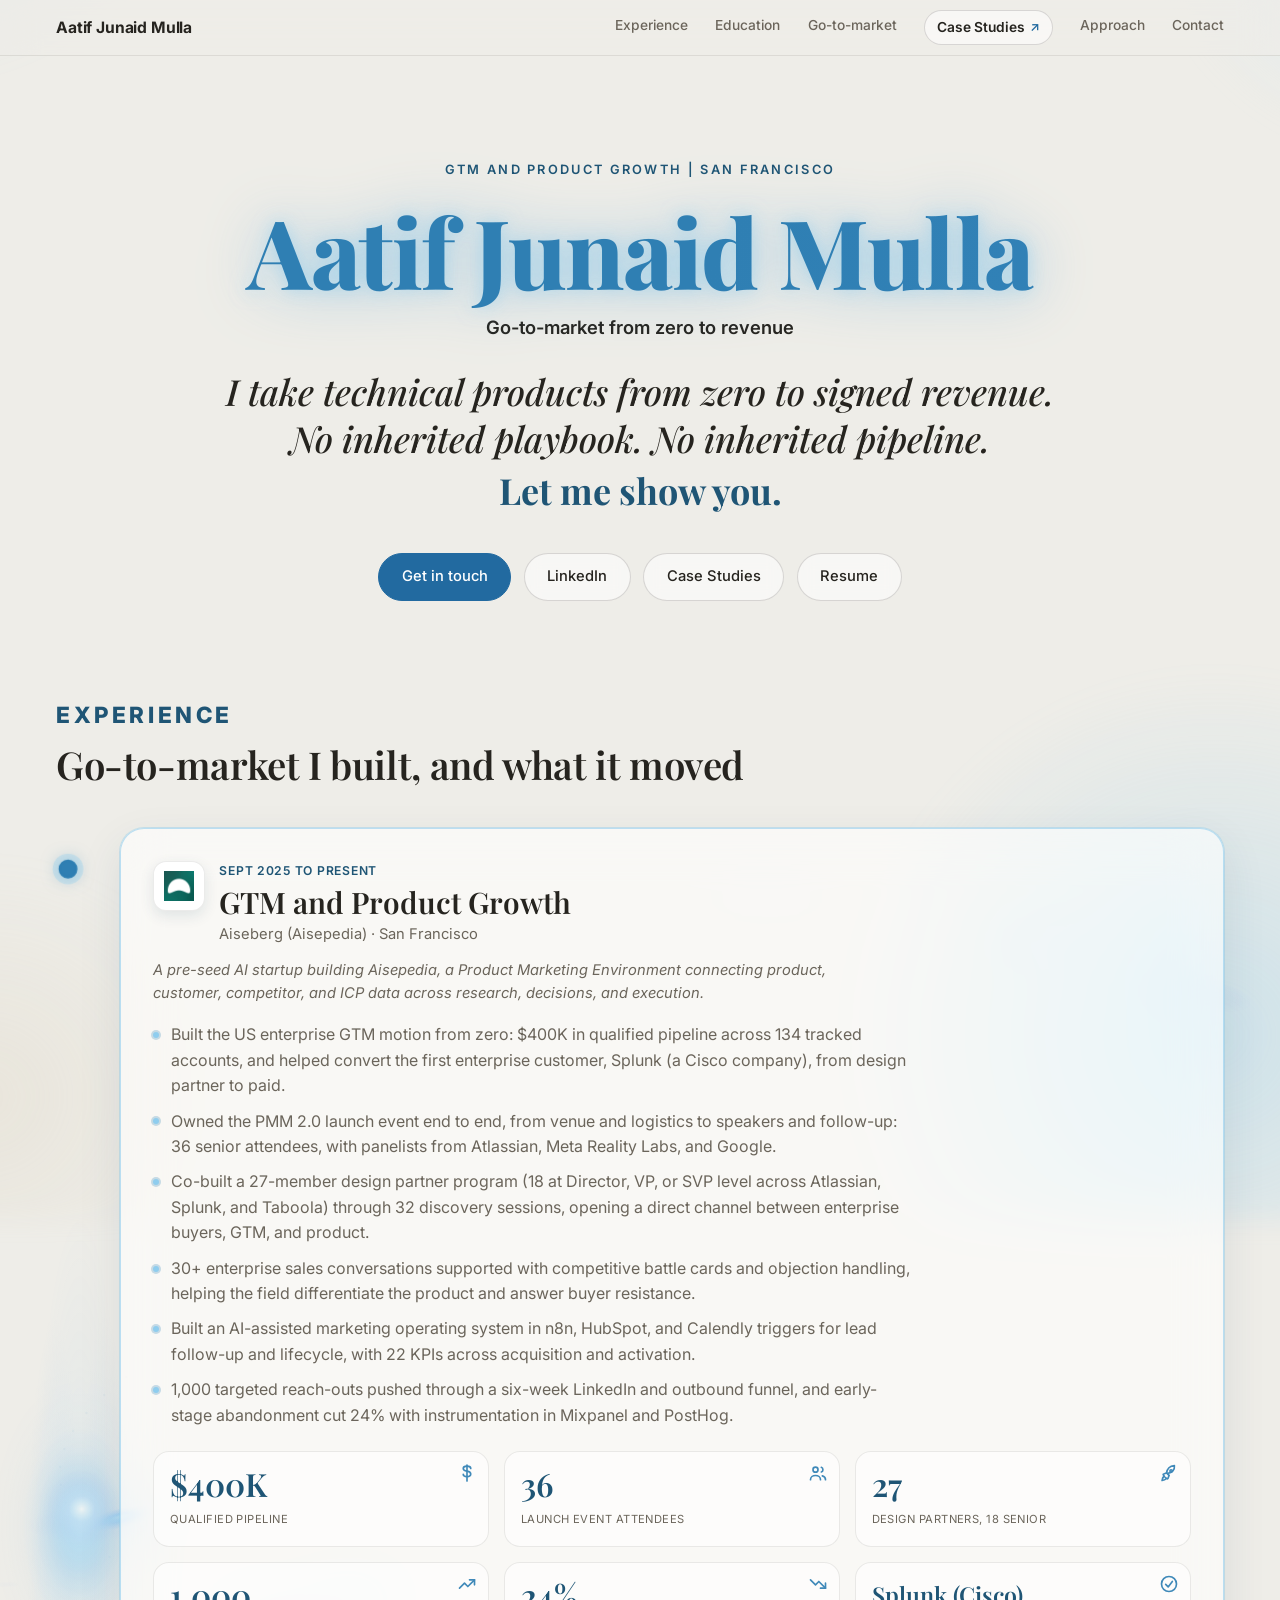
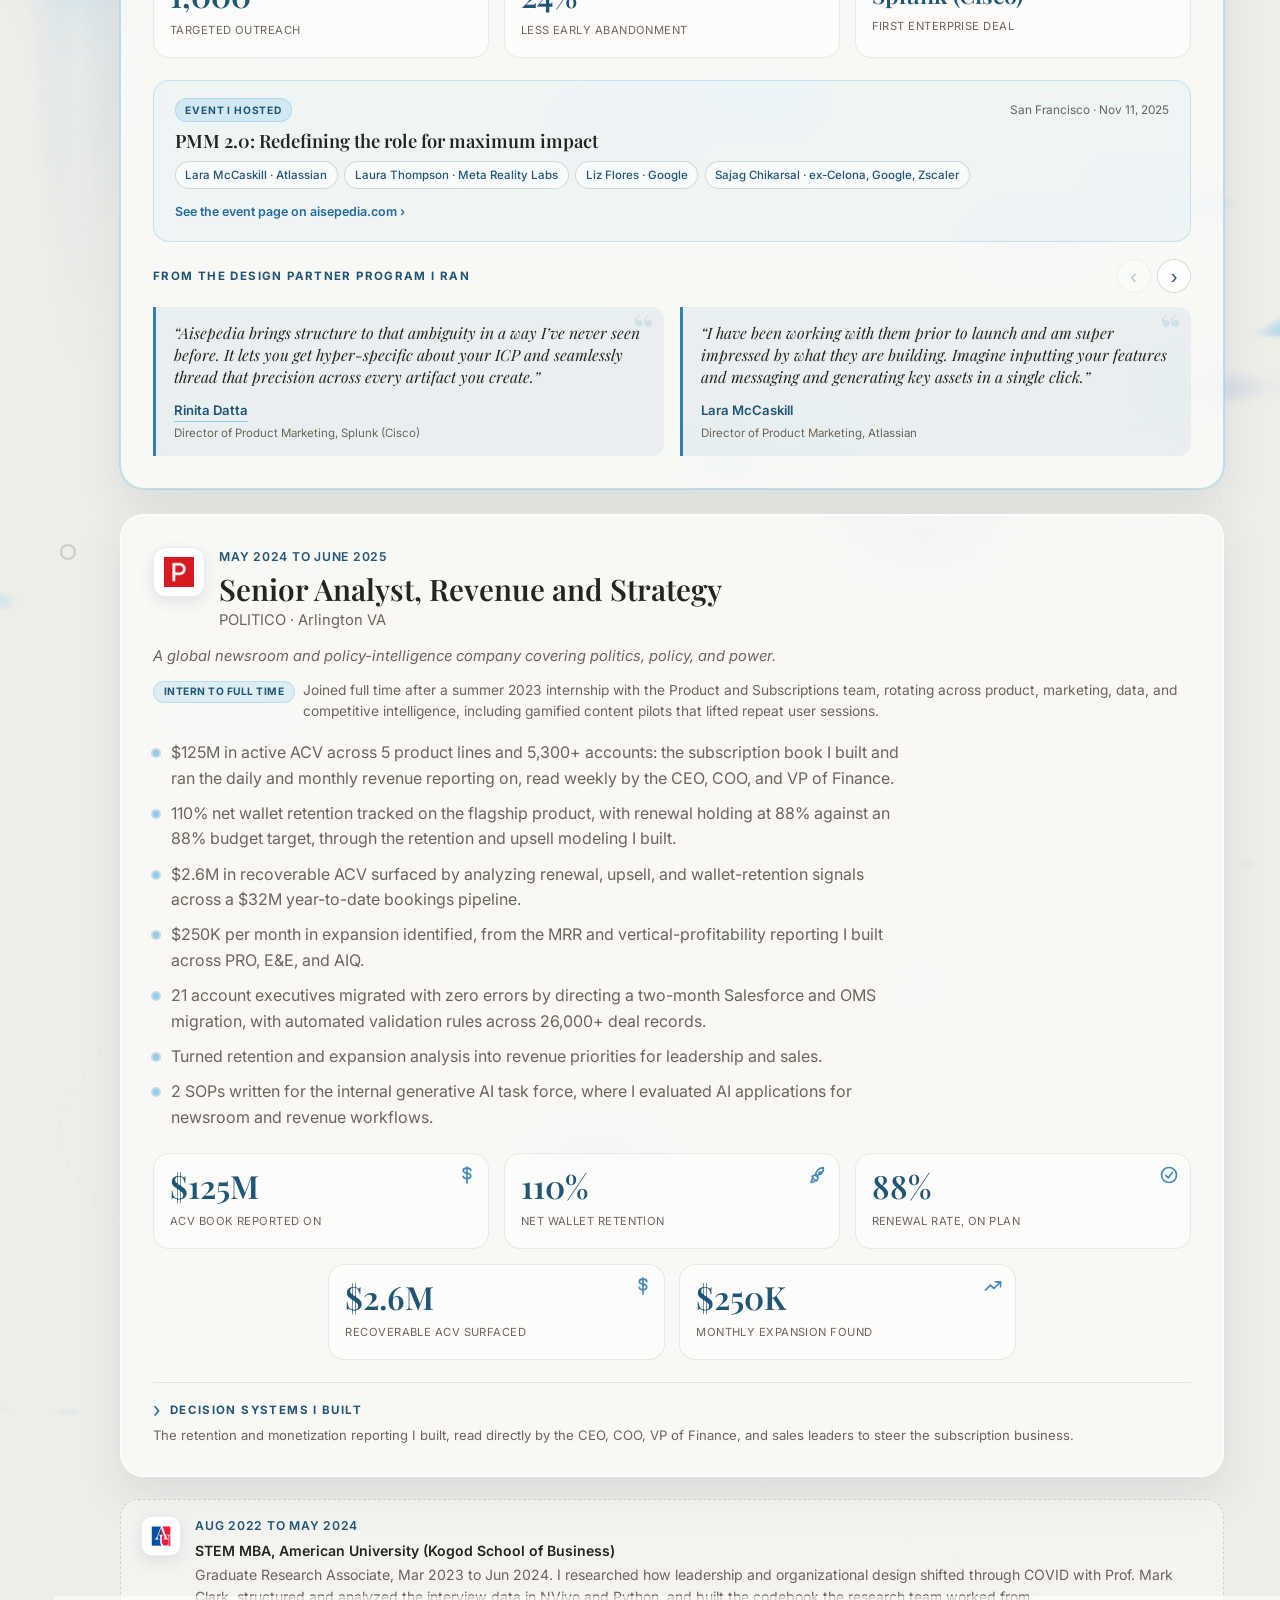
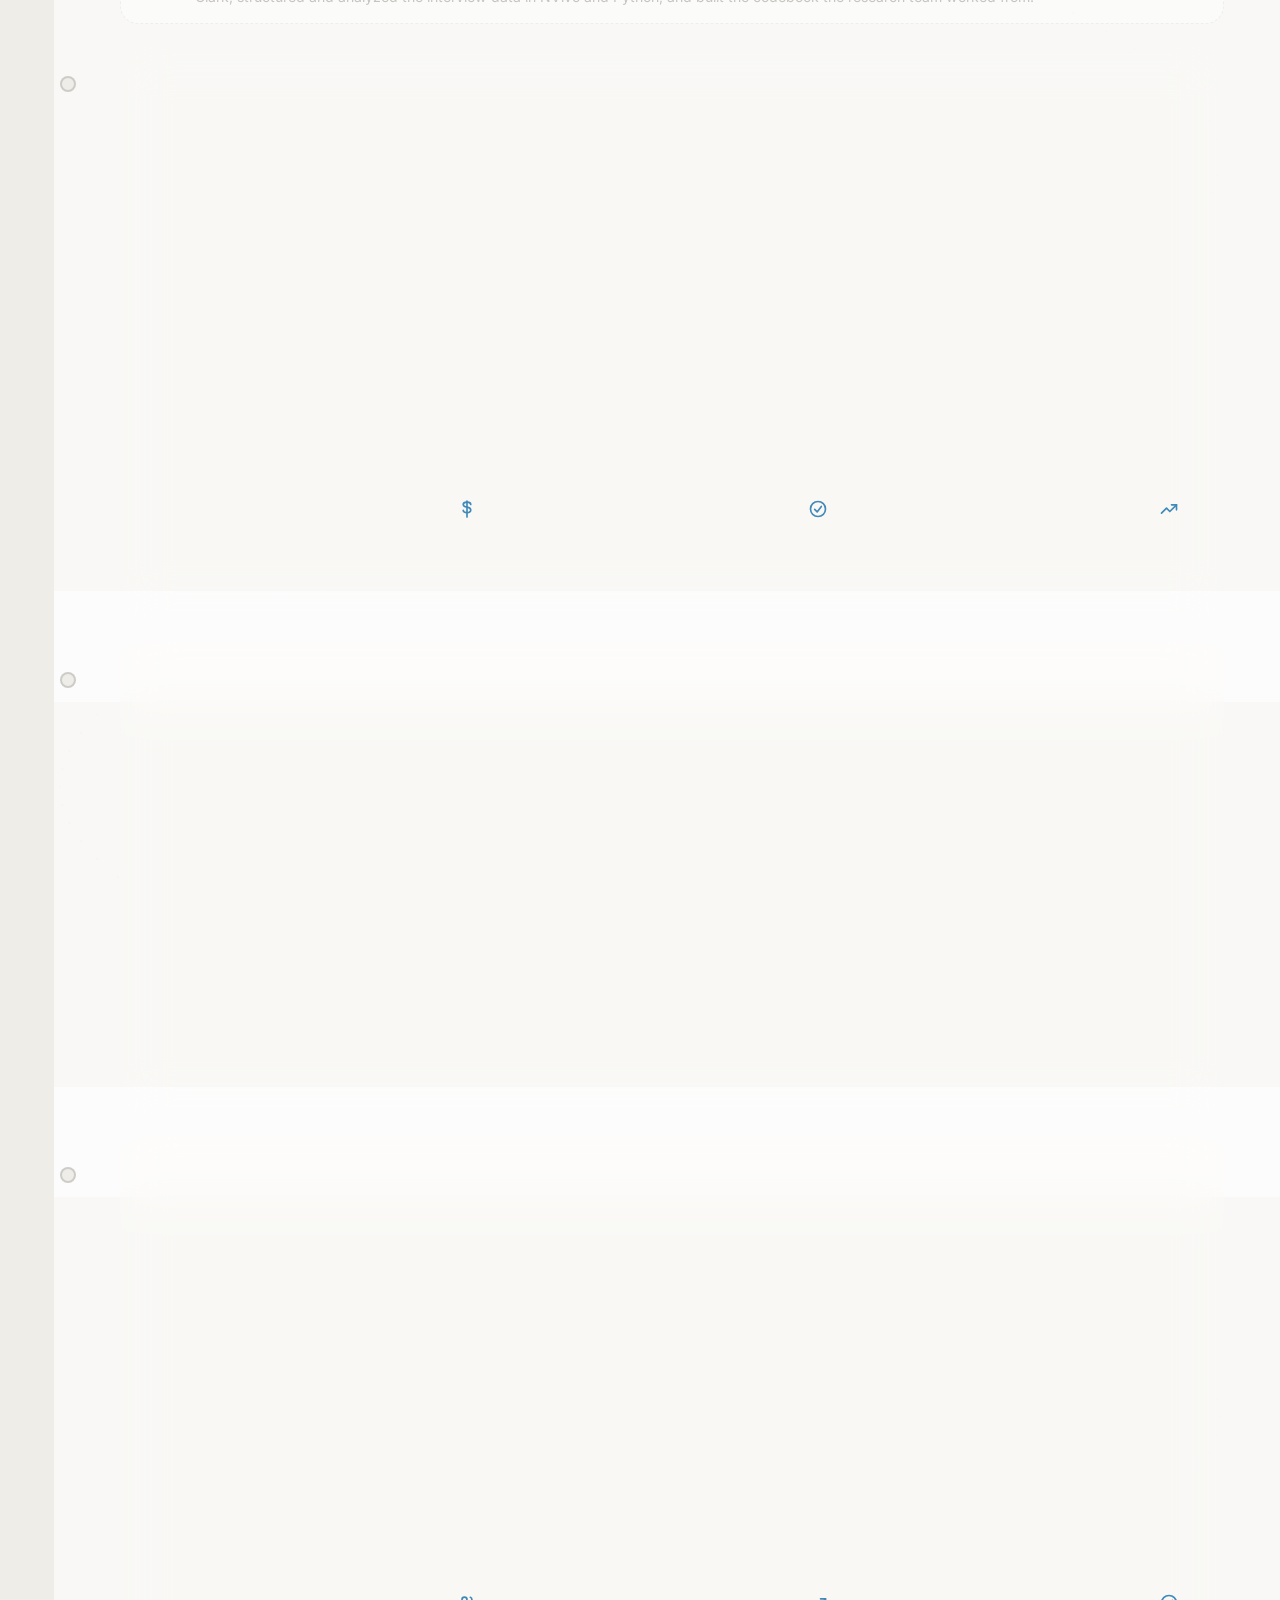
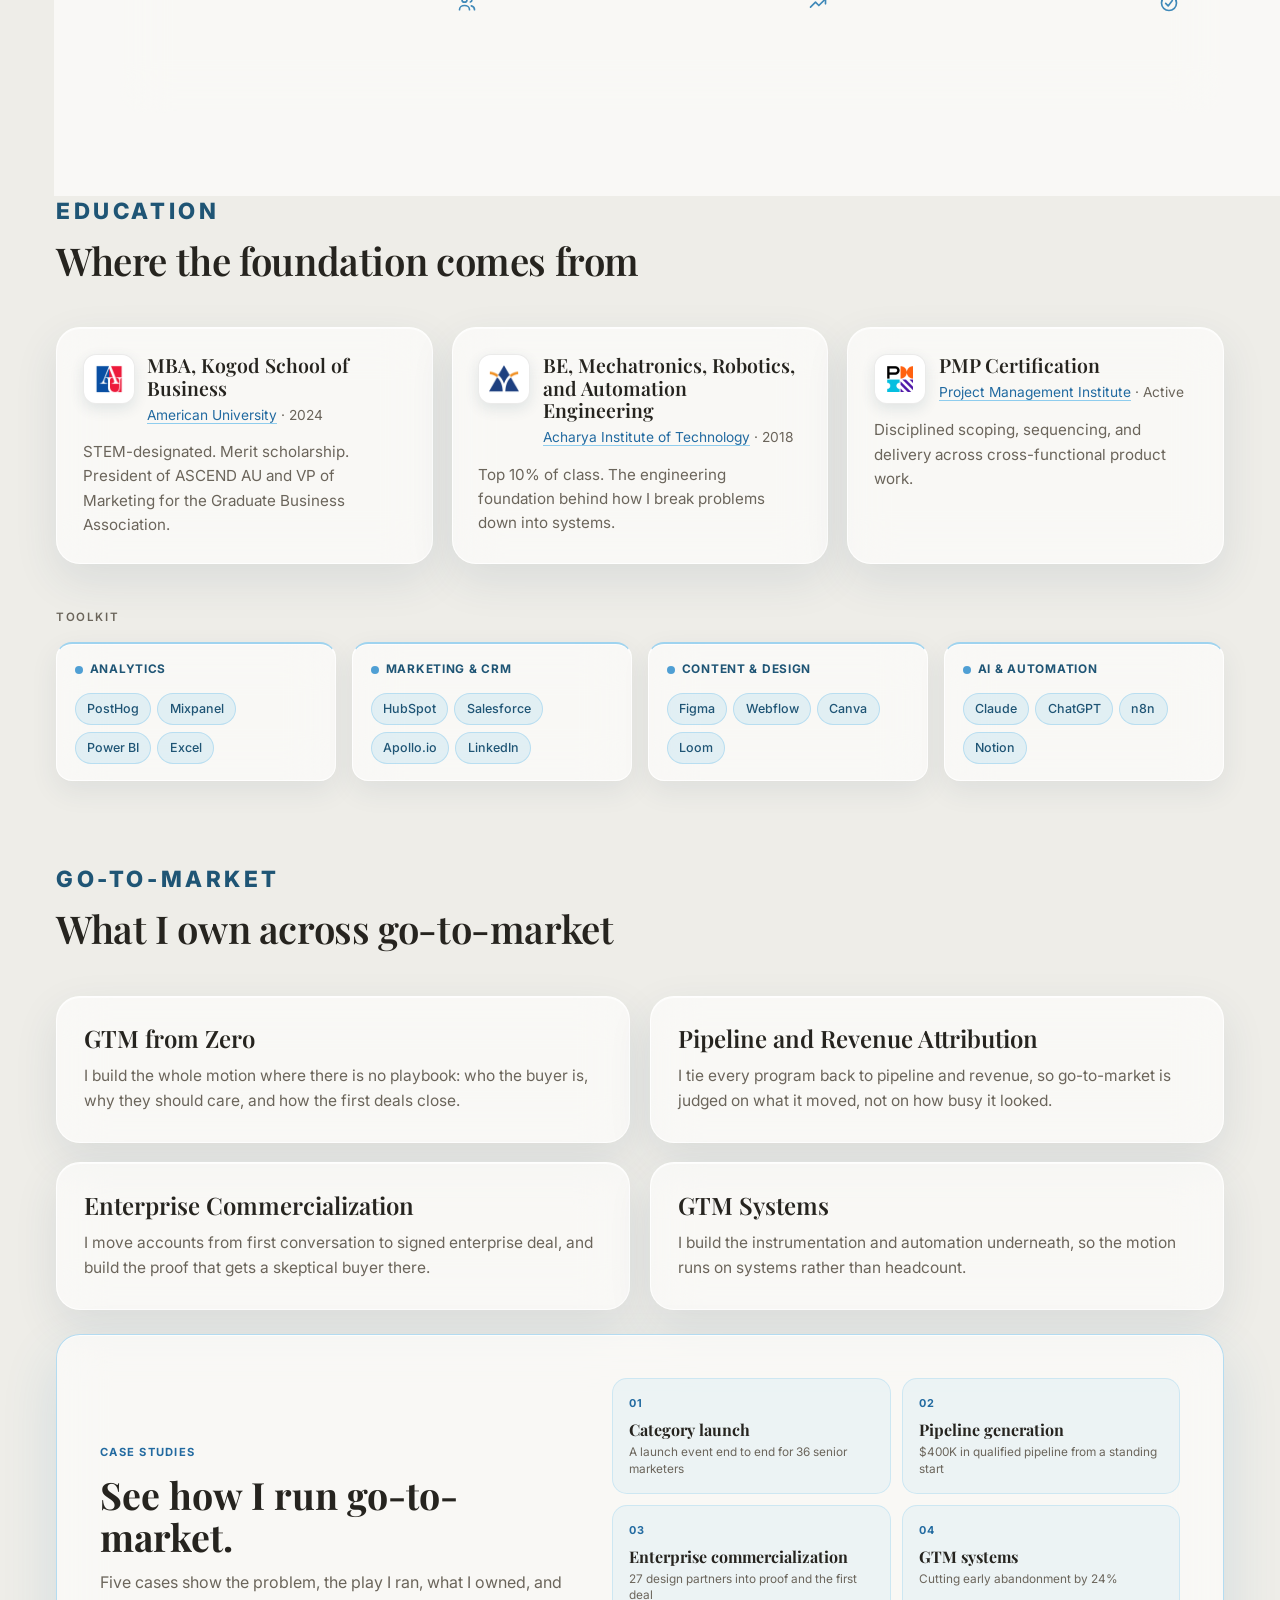
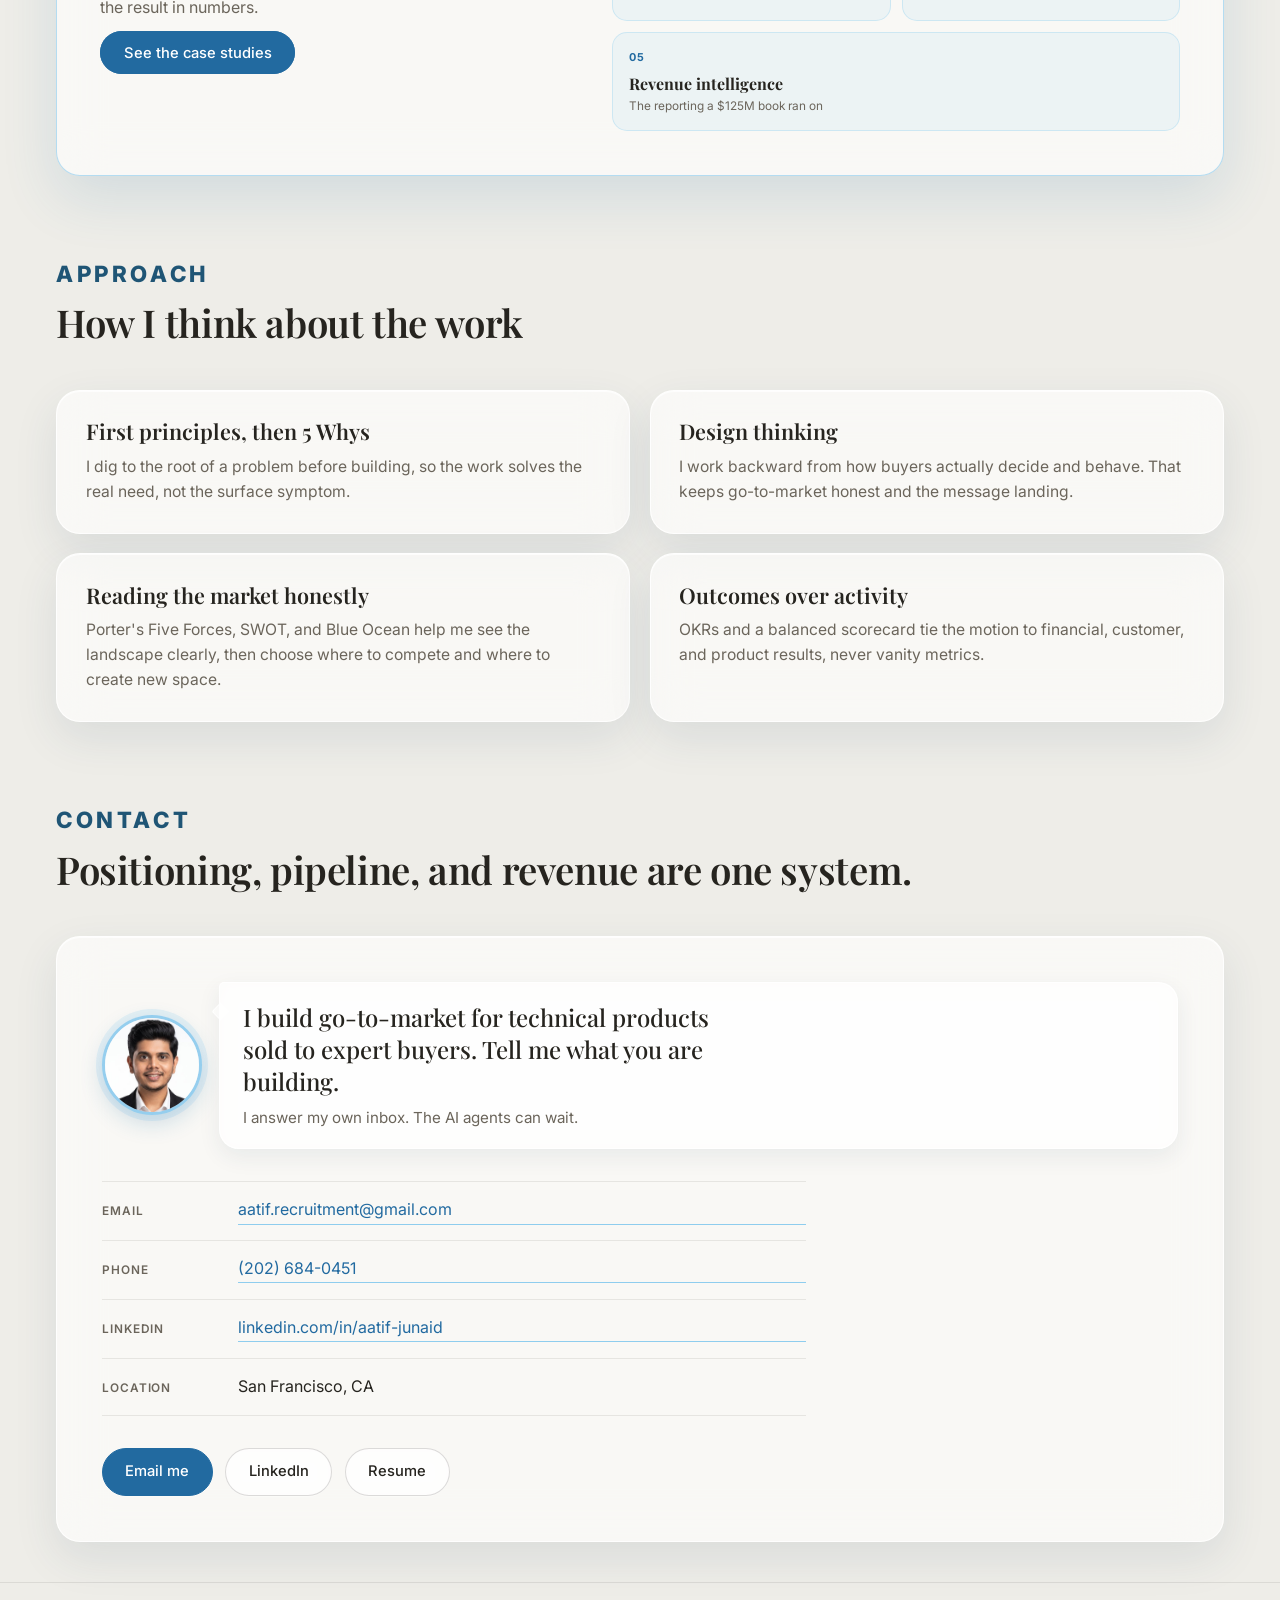
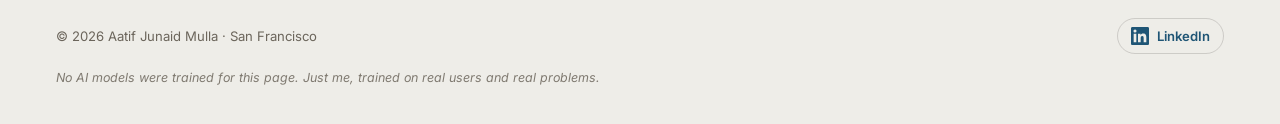
==== commit 53d4807e: "Switch homepage identity wording to Founding GTM Main already carries the ProfilePage structured dat" ====
--- a/index.html
+++ b/index.html
@@ -3,21 +3,21 @@
 <head>
   <meta charset="UTF-8" />
   <meta name="viewport" content="width=device-width, initial-scale=1.0" />
-  <title>Aatif Junaid Mulla · GTM and Product Growth</title>
-  <meta name="description" content="Aatif Junaid Mulla, GTM and product growth in San Francisco. I take AI-native and B2B SaaS products from zero to signed revenue: positioning, demand, pipeline, and enterprise commercialization." />
+  <title>Aatif Junaid Mulla · Founding GTM and Go-to-Market Strategy</title>
+  <meta name="description" content="Aatif Junaid Mulla is a founding go-to-market lead in San Francisco. He takes AI-native and B2B SaaS products from zero to signed revenue: positioning, demand, pipeline, and enterprise commercialization." />
 
   <!-- Open Graph (controls how the link looks when shared on LinkedIn, Slack, etc.) -->
   <meta property="og:type" content="website" />
   <meta property="og:url" content="https://aatifmulla.me" />
-  <meta property="og:title" content="Aatif Junaid Mulla · GTM and Product Growth" />
+  <meta property="og:title" content="Aatif Junaid Mulla · Founding GTM and Go-to-Market Strategy" />
   <meta property="og:description" content="I take technical products from zero to signed revenue. No inherited playbook. No inherited pipeline." />
   <meta property="og:image" content="https://aatifmulla.me/og-image.jpg?v=4" />
   <meta property="og:image:type" content="image/jpeg" />
   <meta property="og:image:width" content="2400" />
   <meta property="og:image:height" content="1260" />
-  <meta property="og:image:alt" content="Aatif Junaid Mulla, GTM and Product Growth" />
+  <meta property="og:image:alt" content="Aatif Junaid Mulla, founding go-to-market lead, San Francisco" />
   <meta name="twitter:card" content="summary_large_image" />
-  <meta name="twitter:title" content="Aatif Junaid Mulla · GTM and Product Growth" />
+  <meta name="twitter:title" content="Aatif Junaid Mulla · Founding GTM and Go-to-Market Strategy" />
   <meta name="twitter:description" content="GTM and product growth: go-to-market from zero, pipeline and revenue attribution, enterprise commercialization." />
   <meta name="twitter:image" content="https://aatifmulla.me/og-image.jpg?v=4" />
 
@@ -38,8 +38,8 @@
       "alternateName": "Aatif Mulla",
       "url": "https://aatifmulla.me",
       "image": "https://aatifmulla.me/assets/headshot.jpg",
-      "jobTitle": "GTM and Product Growth",
-      "description": "Go-to-market and product growth lead in San Francisco. Takes technical products, AI-native and B2B SaaS, from zero to signed revenue, covering ICP and positioning, demand generation, pipeline, enterprise commercialization, and the revenue operations underneath.",
+      "jobTitle": "Founding GTM Lead",
+      "description": "Founding go-to-market lead in San Francisco. Takes technical products, AI-native and B2B SaaS, from zero to signed revenue, covering ICP and positioning, demand generation, pipeline, enterprise commercialization, and the revenue operations underneath.",
       "email": "mailto:aatif.recruitment@gmail.com",
       "worksFor": {
         "@type": "Organization",
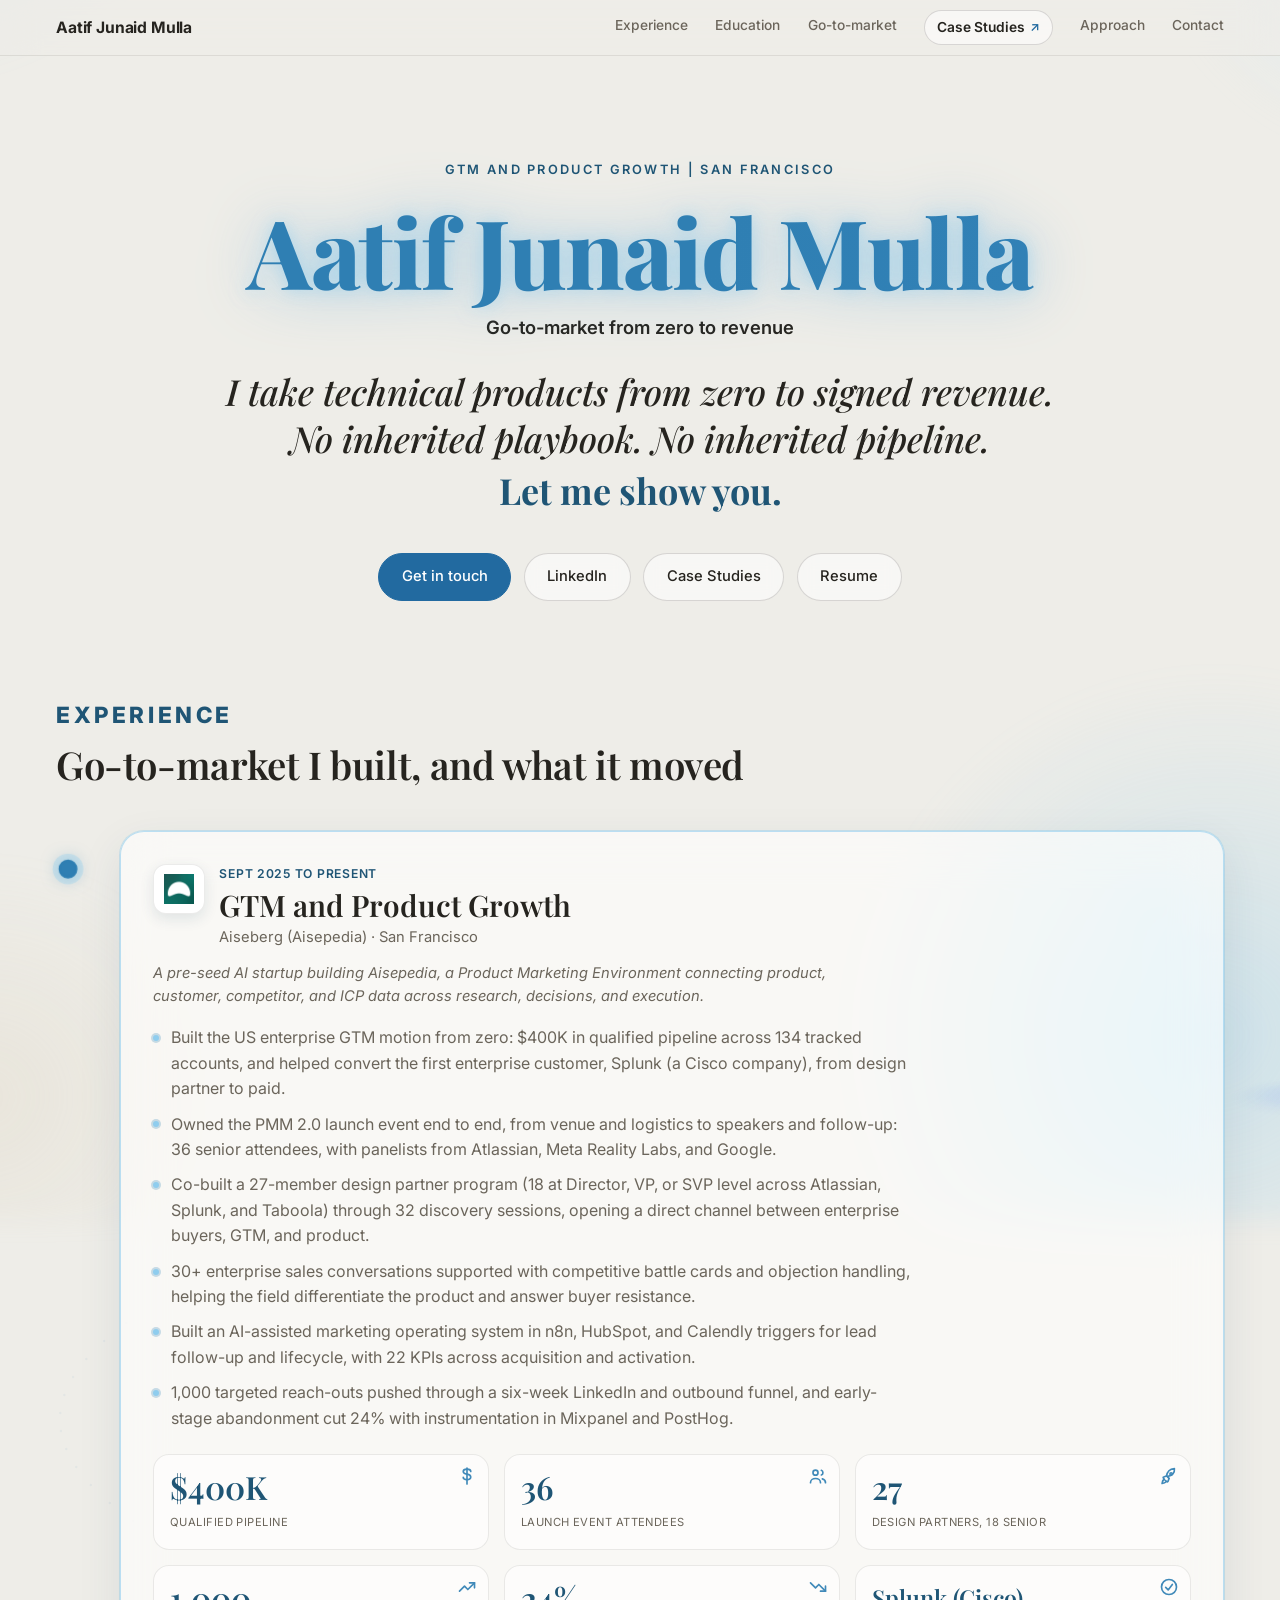
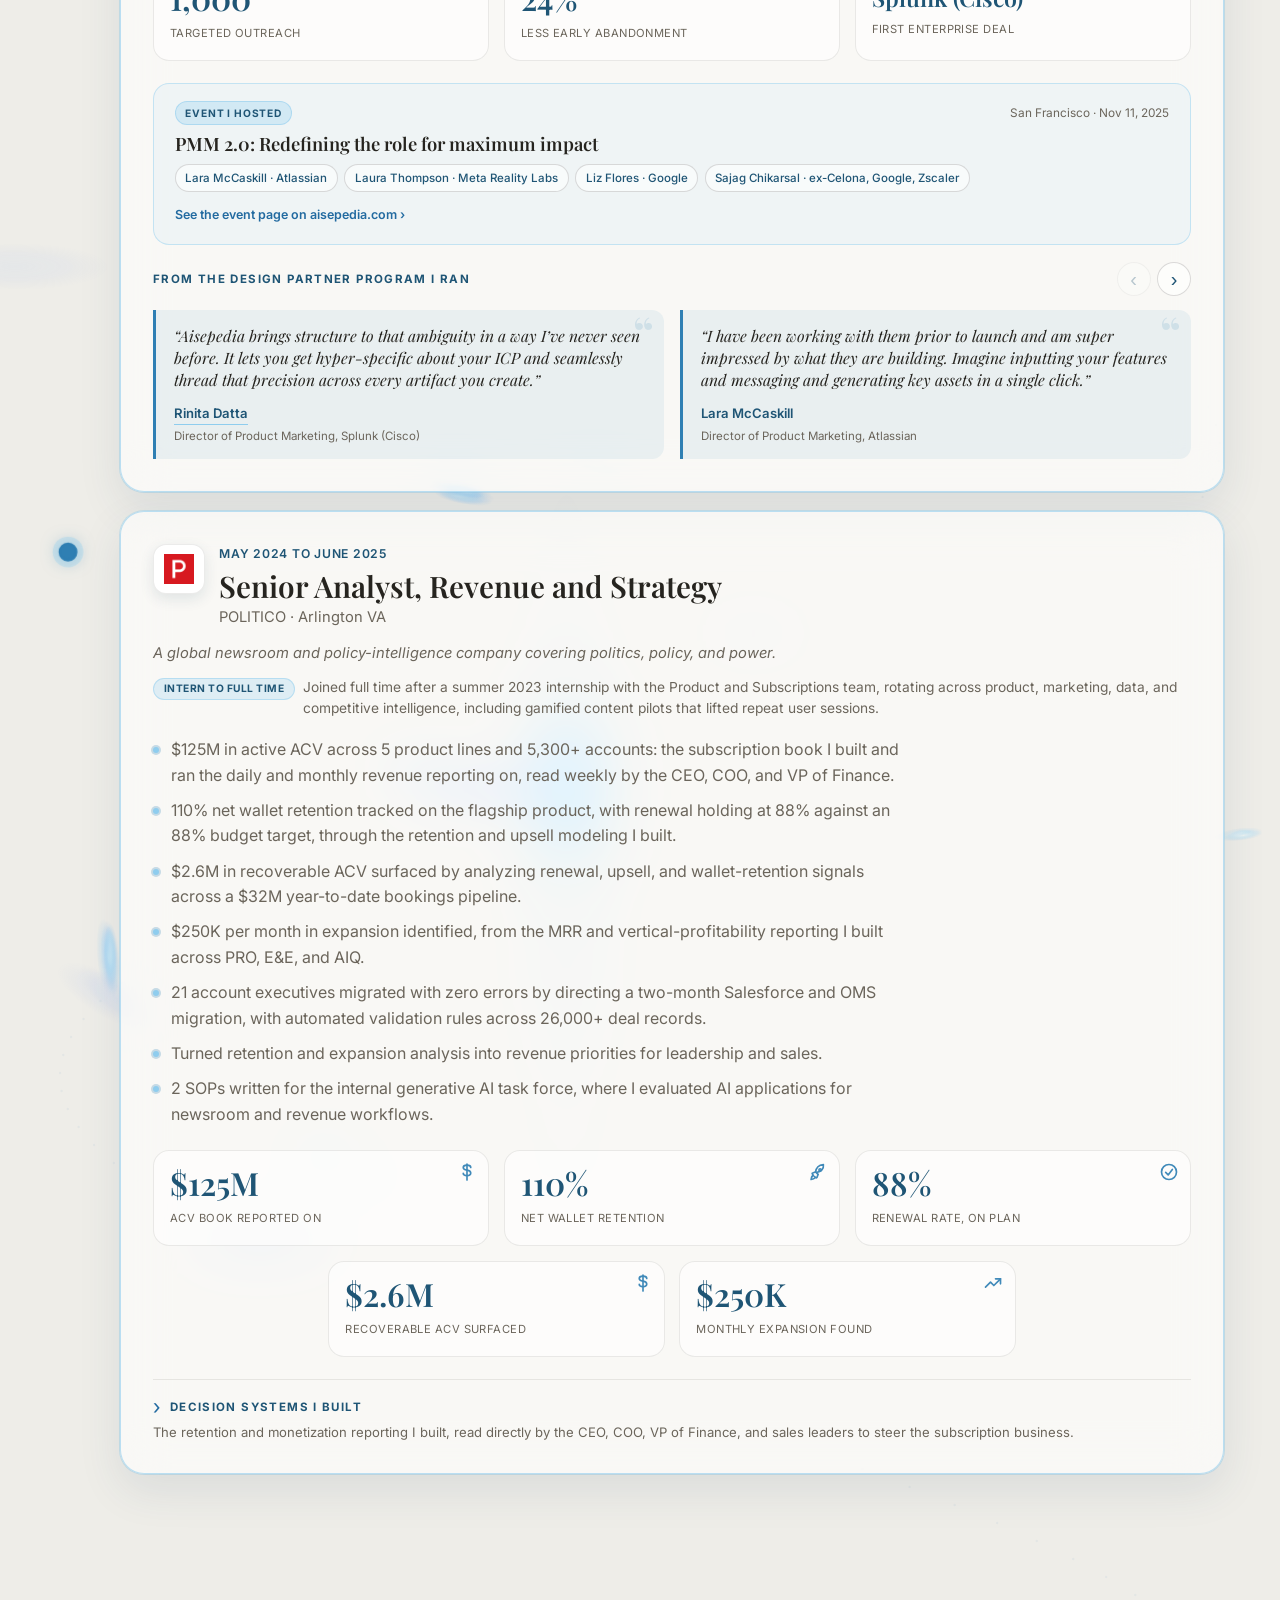
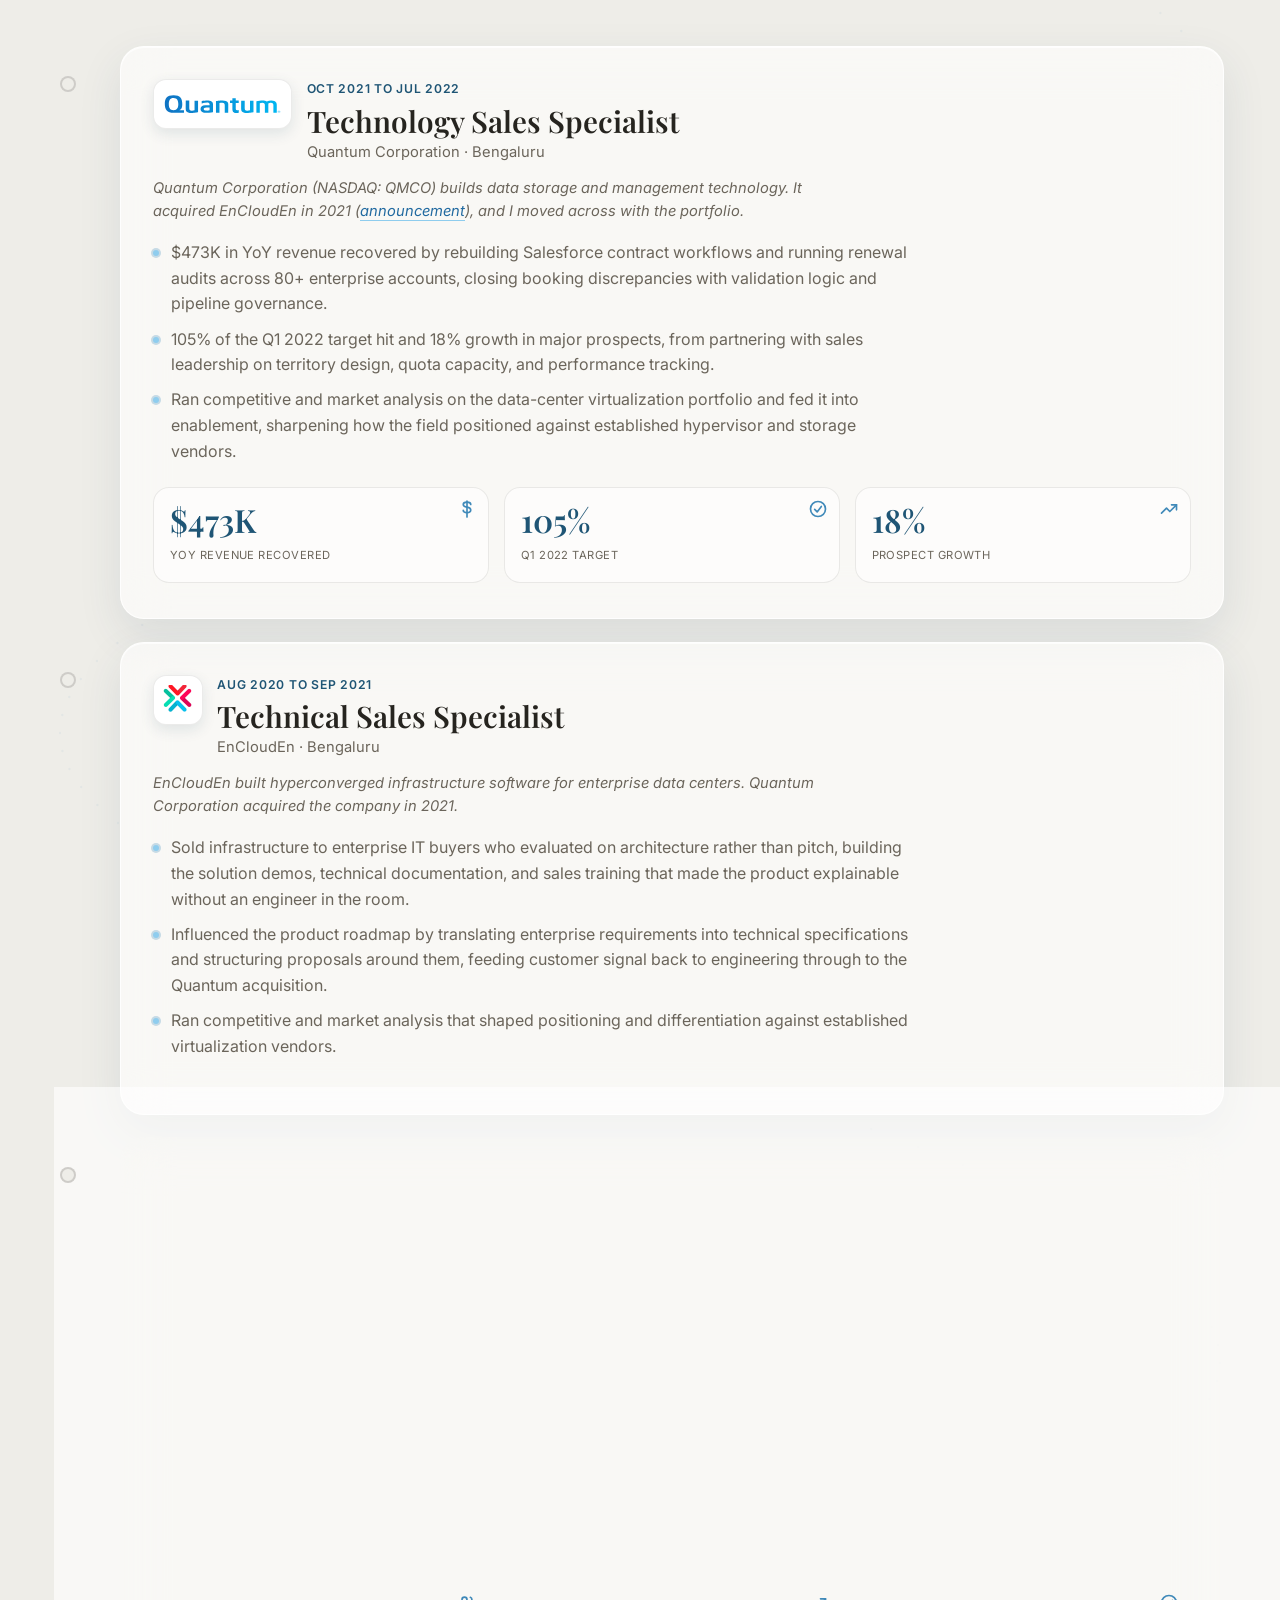
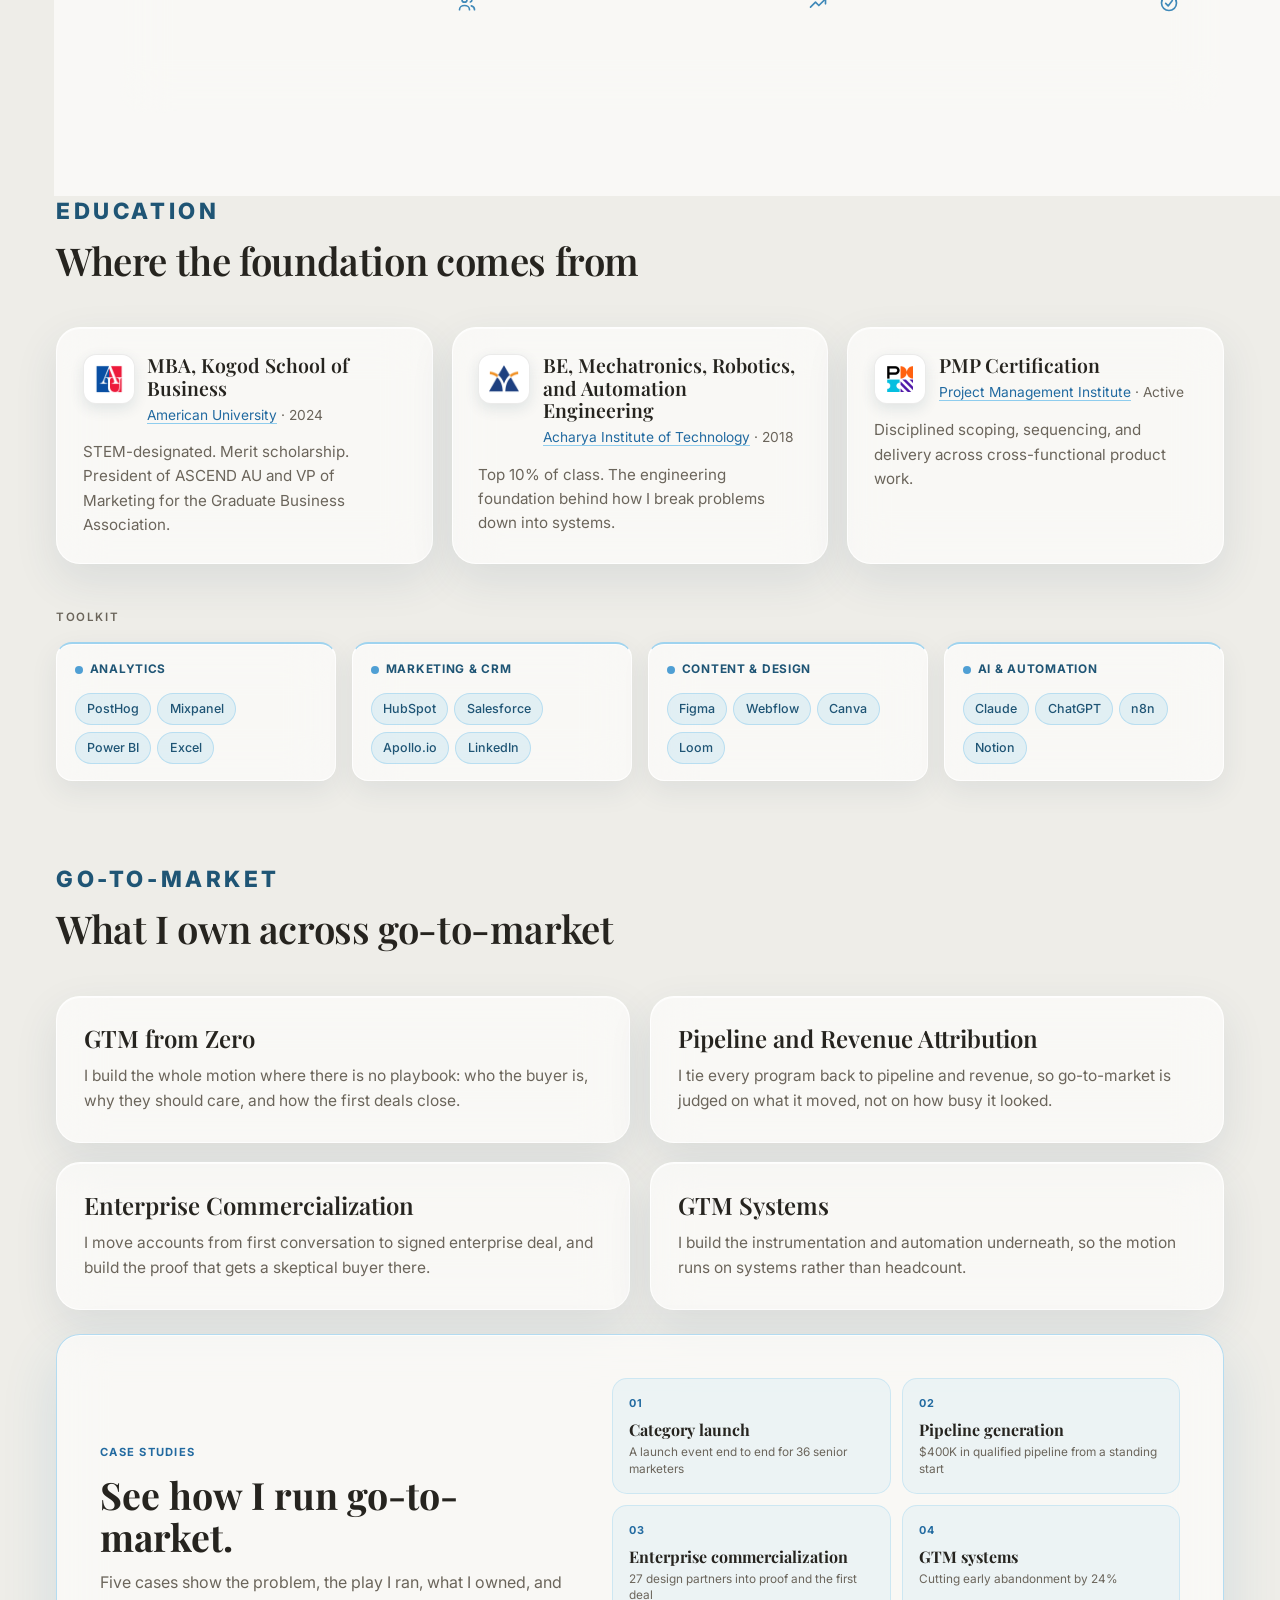
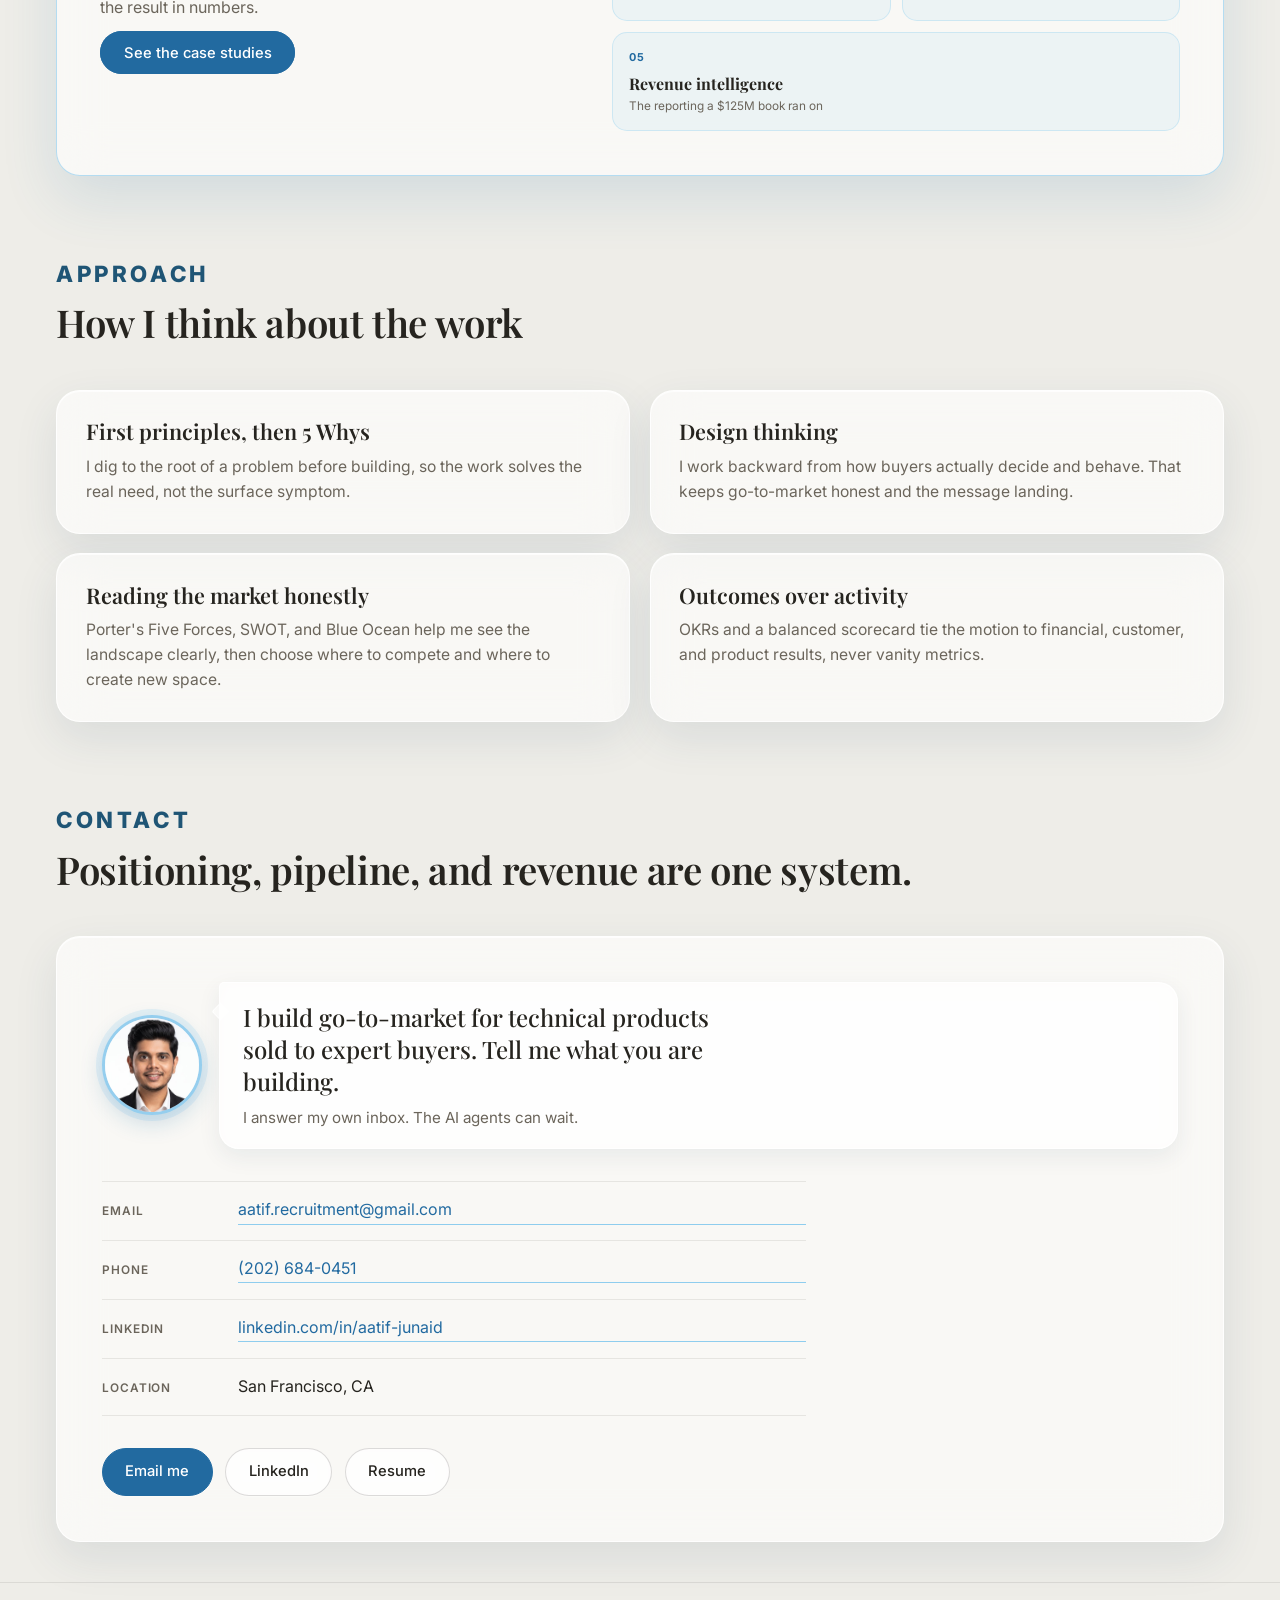
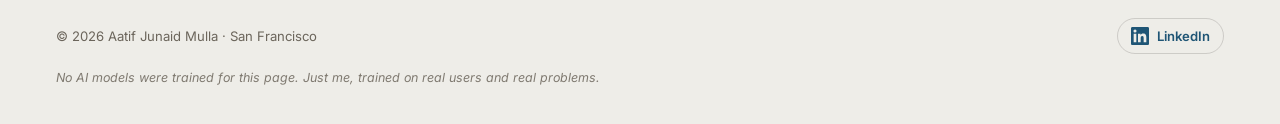
==== commit 792c2037: "Standardize GTM and product growth identity Co-Authored-By: OpenAI Codex <codex@openai.com>" ====
--- a/index.html
+++ b/index.html
@@ -3,21 +3,21 @@
 <head>
   <meta charset="UTF-8" />
   <meta name="viewport" content="width=device-width, initial-scale=1.0" />
-  <title>Aatif Junaid Mulla · Founding GTM and Go-to-Market Strategy</title>
-  <meta name="description" content="Aatif Junaid Mulla is a founding go-to-market lead in San Francisco. He takes AI-native and B2B SaaS products from zero to signed revenue: positioning, demand, pipeline, and enterprise commercialization." />
+  <title>Aatif Junaid Mulla · GTM and Product Growth</title>
+  <meta name="description" content="Aatif Junaid Mulla works across GTM and product growth in San Francisco. He takes AI-native and B2B SaaS products from zero to signed revenue: positioning, demand, pipeline, and enterprise commercialization." />
 
   <!-- Open Graph (controls how the link looks when shared on LinkedIn, Slack, etc.) -->
   <meta property="og:type" content="website" />
   <meta property="og:url" content="https://aatifmulla.me" />
-  <meta property="og:title" content="Aatif Junaid Mulla · Founding GTM and Go-to-Market Strategy" />
+  <meta property="og:title" content="Aatif Junaid Mulla · GTM and Product Growth" />
   <meta property="og:description" content="I take technical products from zero to signed revenue. No inherited playbook. No inherited pipeline." />
   <meta property="og:image" content="https://aatifmulla.me/og-image.jpg?v=4" />
   <meta property="og:image:type" content="image/jpeg" />
   <meta property="og:image:width" content="2400" />
   <meta property="og:image:height" content="1260" />
-  <meta property="og:image:alt" content="Aatif Junaid Mulla, founding go-to-market lead, San Francisco" />
+  <meta property="og:image:alt" content="Aatif Junaid Mulla, GTM and product growth, San Francisco" />
   <meta name="twitter:card" content="summary_large_image" />
-  <meta name="twitter:title" content="Aatif Junaid Mulla · Founding GTM and Go-to-Market Strategy" />
+  <meta name="twitter:title" content="Aatif Junaid Mulla · GTM and Product Growth" />
   <meta name="twitter:description" content="GTM and product growth: go-to-market from zero, pipeline and revenue attribution, enterprise commercialization." />
   <meta name="twitter:image" content="https://aatifmulla.me/og-image.jpg?v=4" />
 
@@ -38,8 +38,8 @@
       "alternateName": "Aatif Mulla",
       "url": "https://aatifmulla.me",
       "image": "https://aatifmulla.me/assets/headshot.jpg",
-      "jobTitle": "Founding GTM Lead",
-      "description": "Founding go-to-market lead in San Francisco. Takes technical products, AI-native and B2B SaaS, from zero to signed revenue, covering ICP and positioning, demand generation, pipeline, enterprise commercialization, and the revenue operations underneath.",
+      "jobTitle": "GTM and Product Growth",
+      "description": "GTM and product growth operator in San Francisco. Takes technical products, AI-native and B2B SaaS, from zero to signed revenue, covering ICP and positioning, demand generation, pipeline, enterprise commercialization, and the revenue operations underneath.",
       "email": "mailto:aatif.recruitment@gmail.com",
       "worksFor": {
         "@type": "Organization",
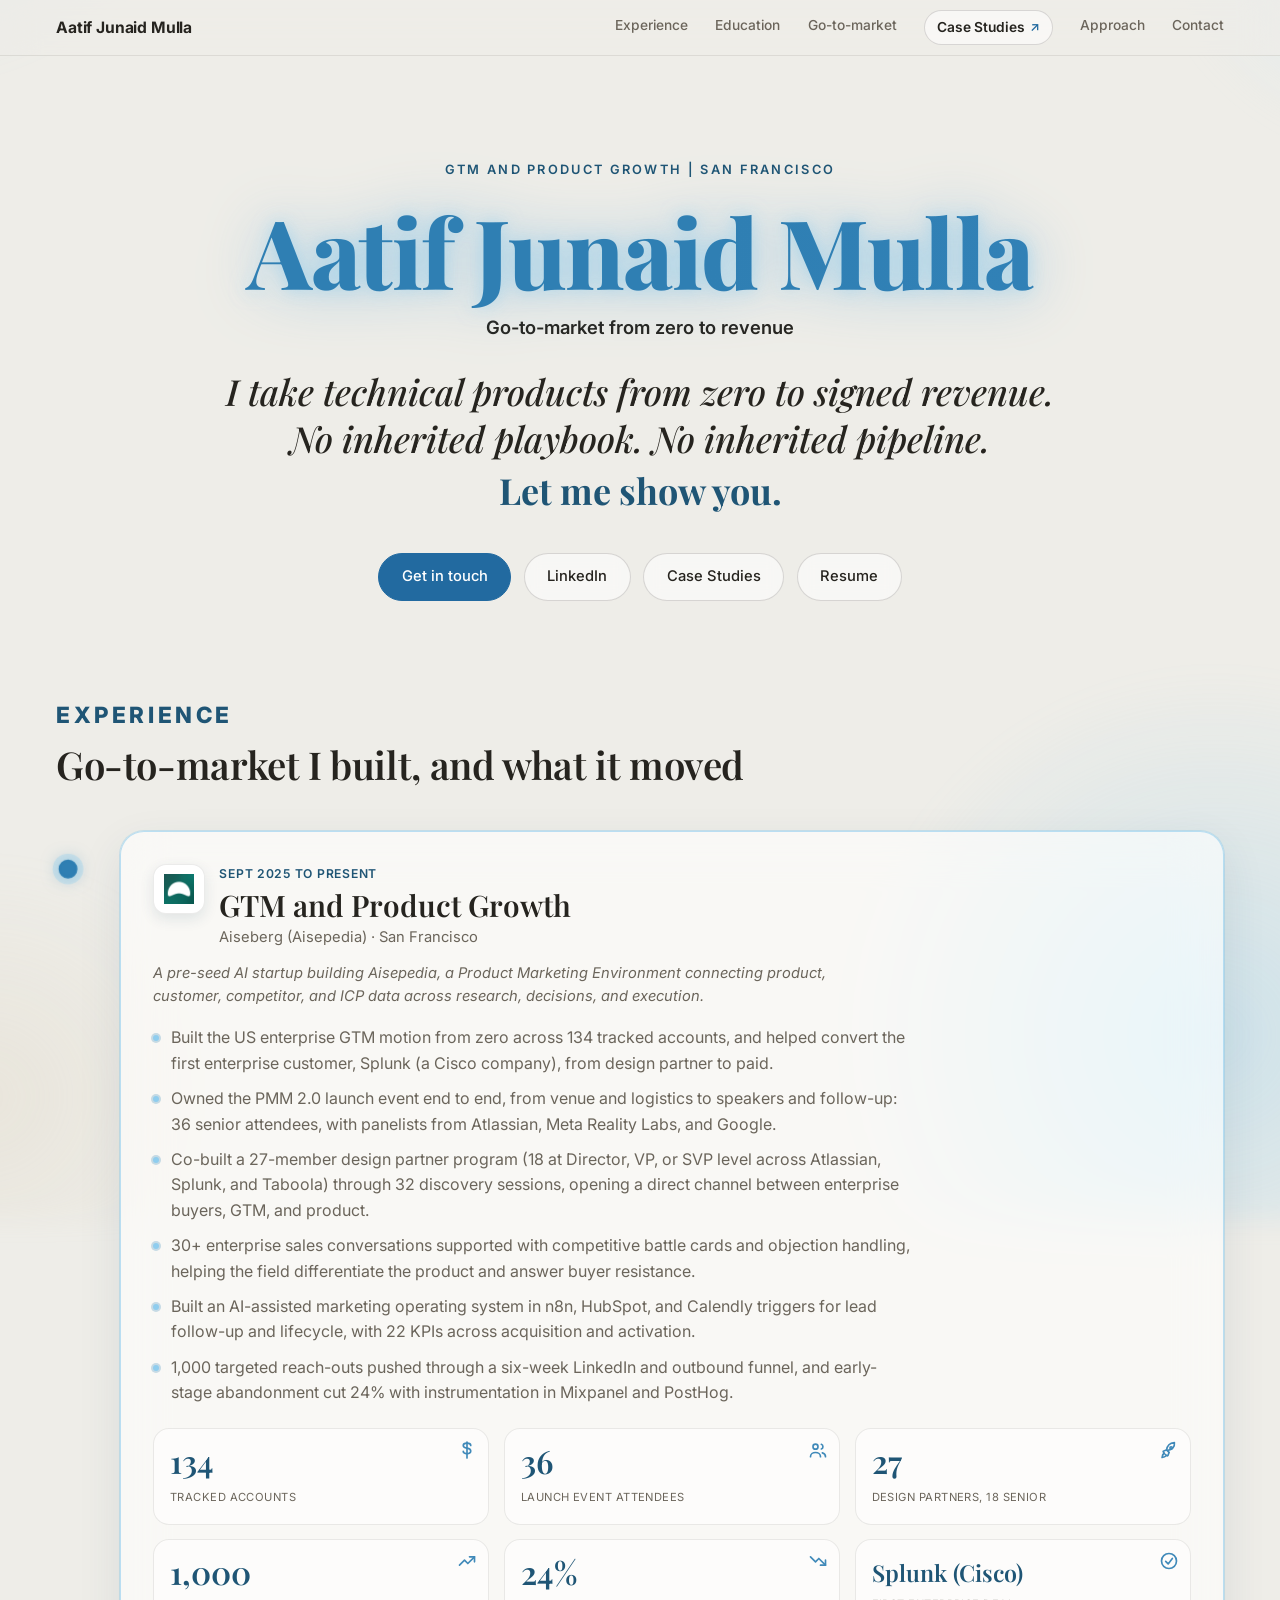
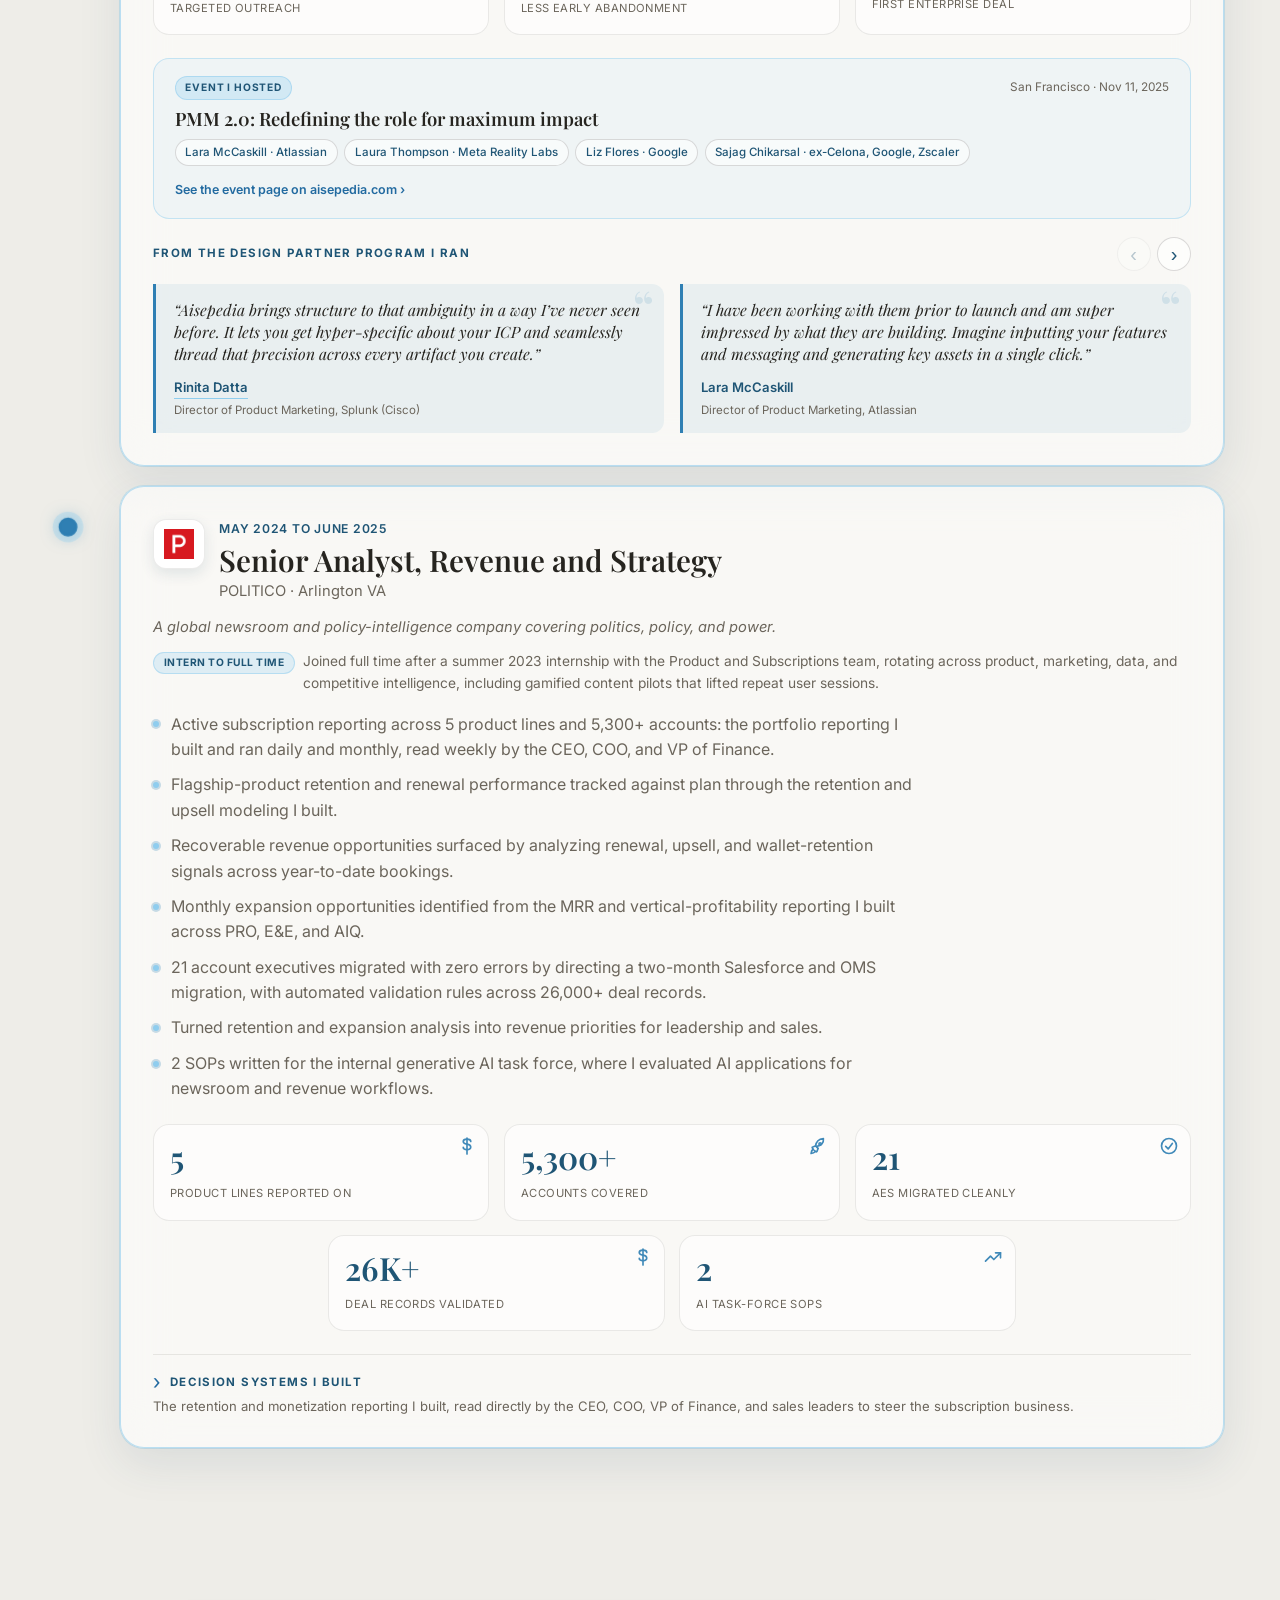
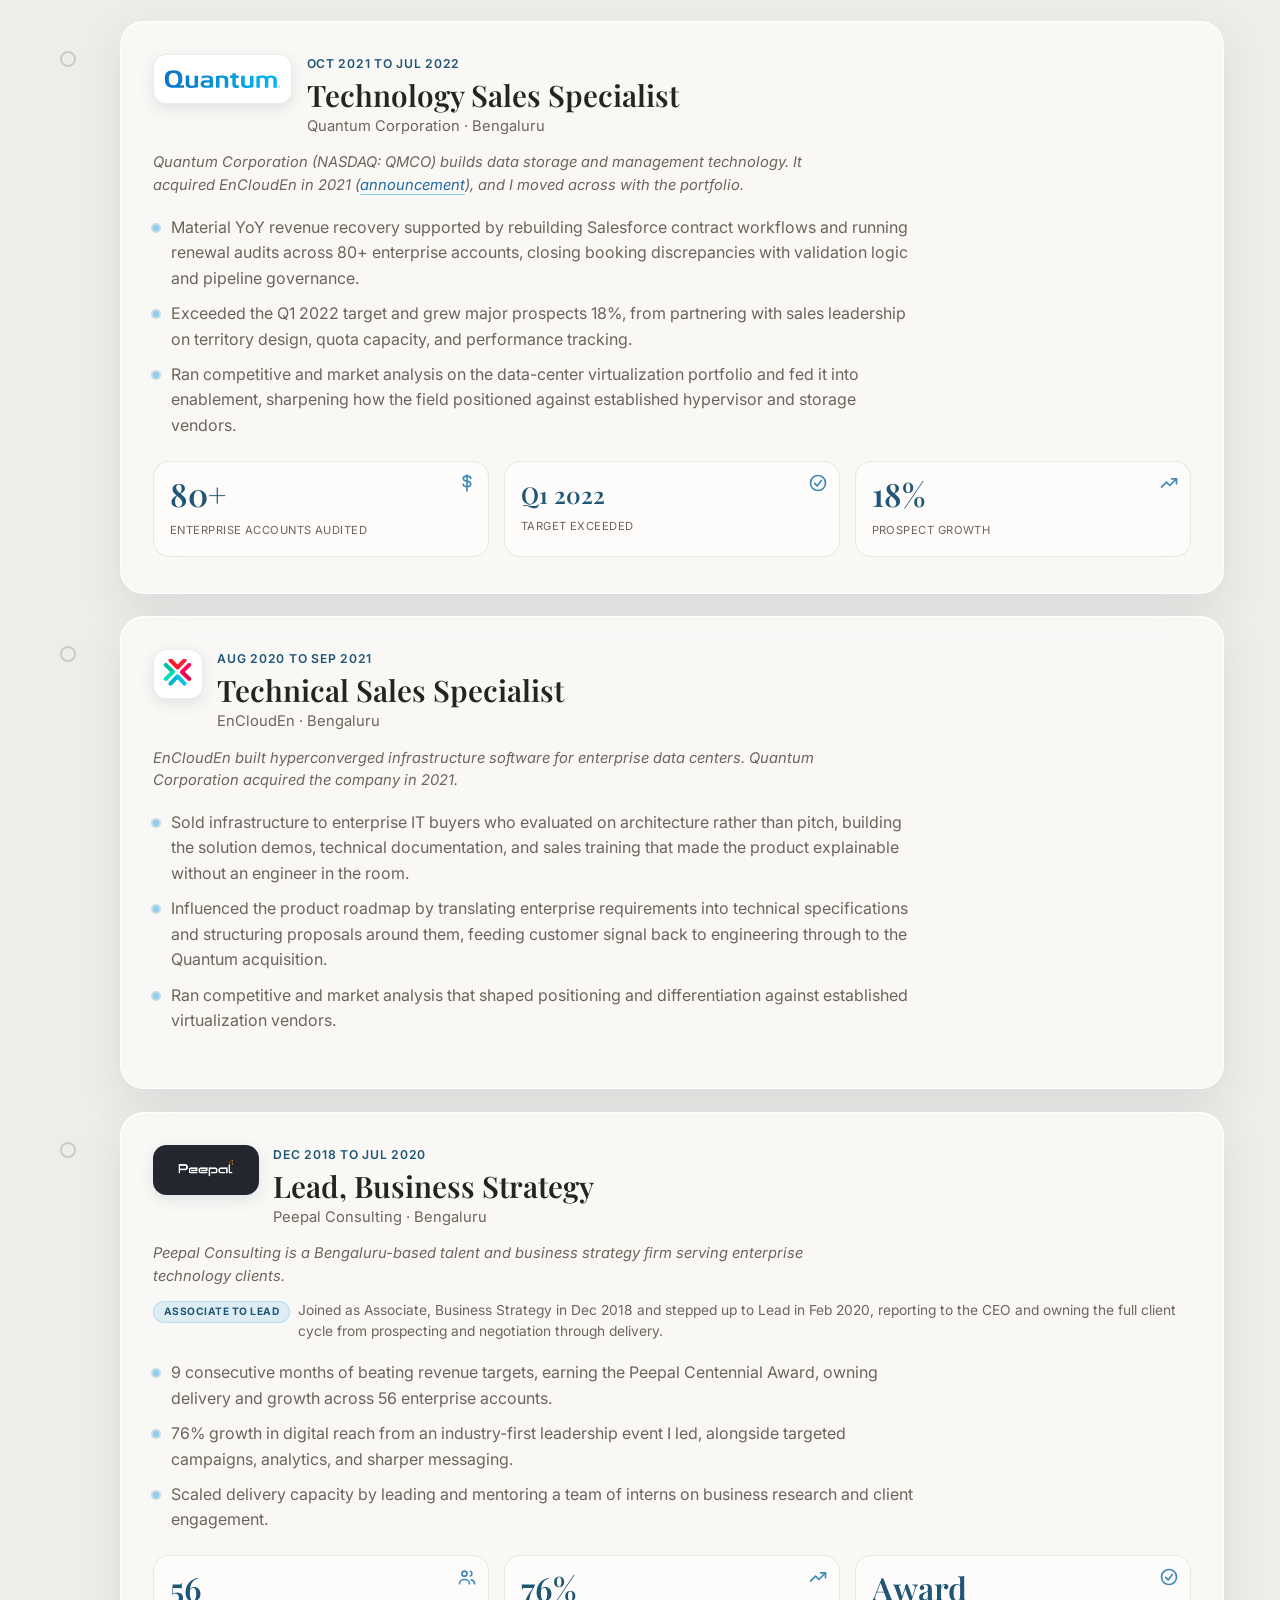
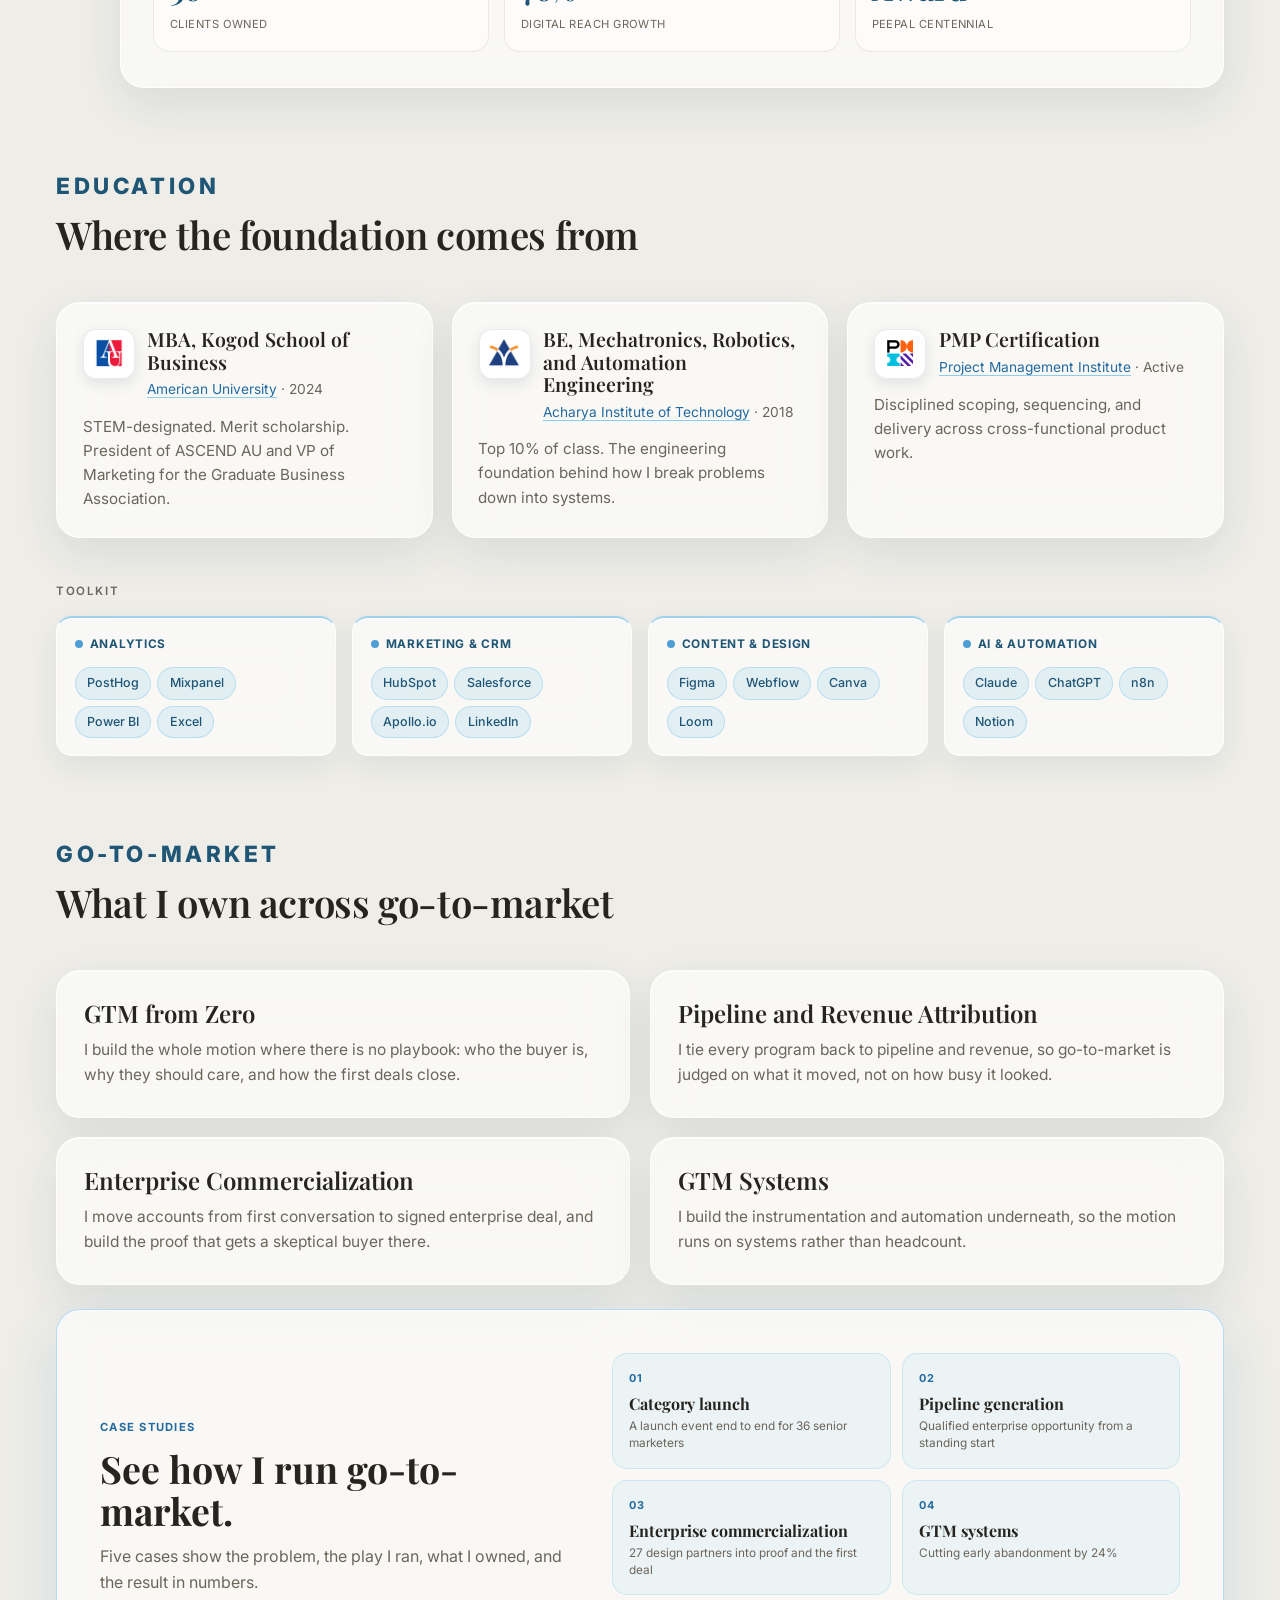
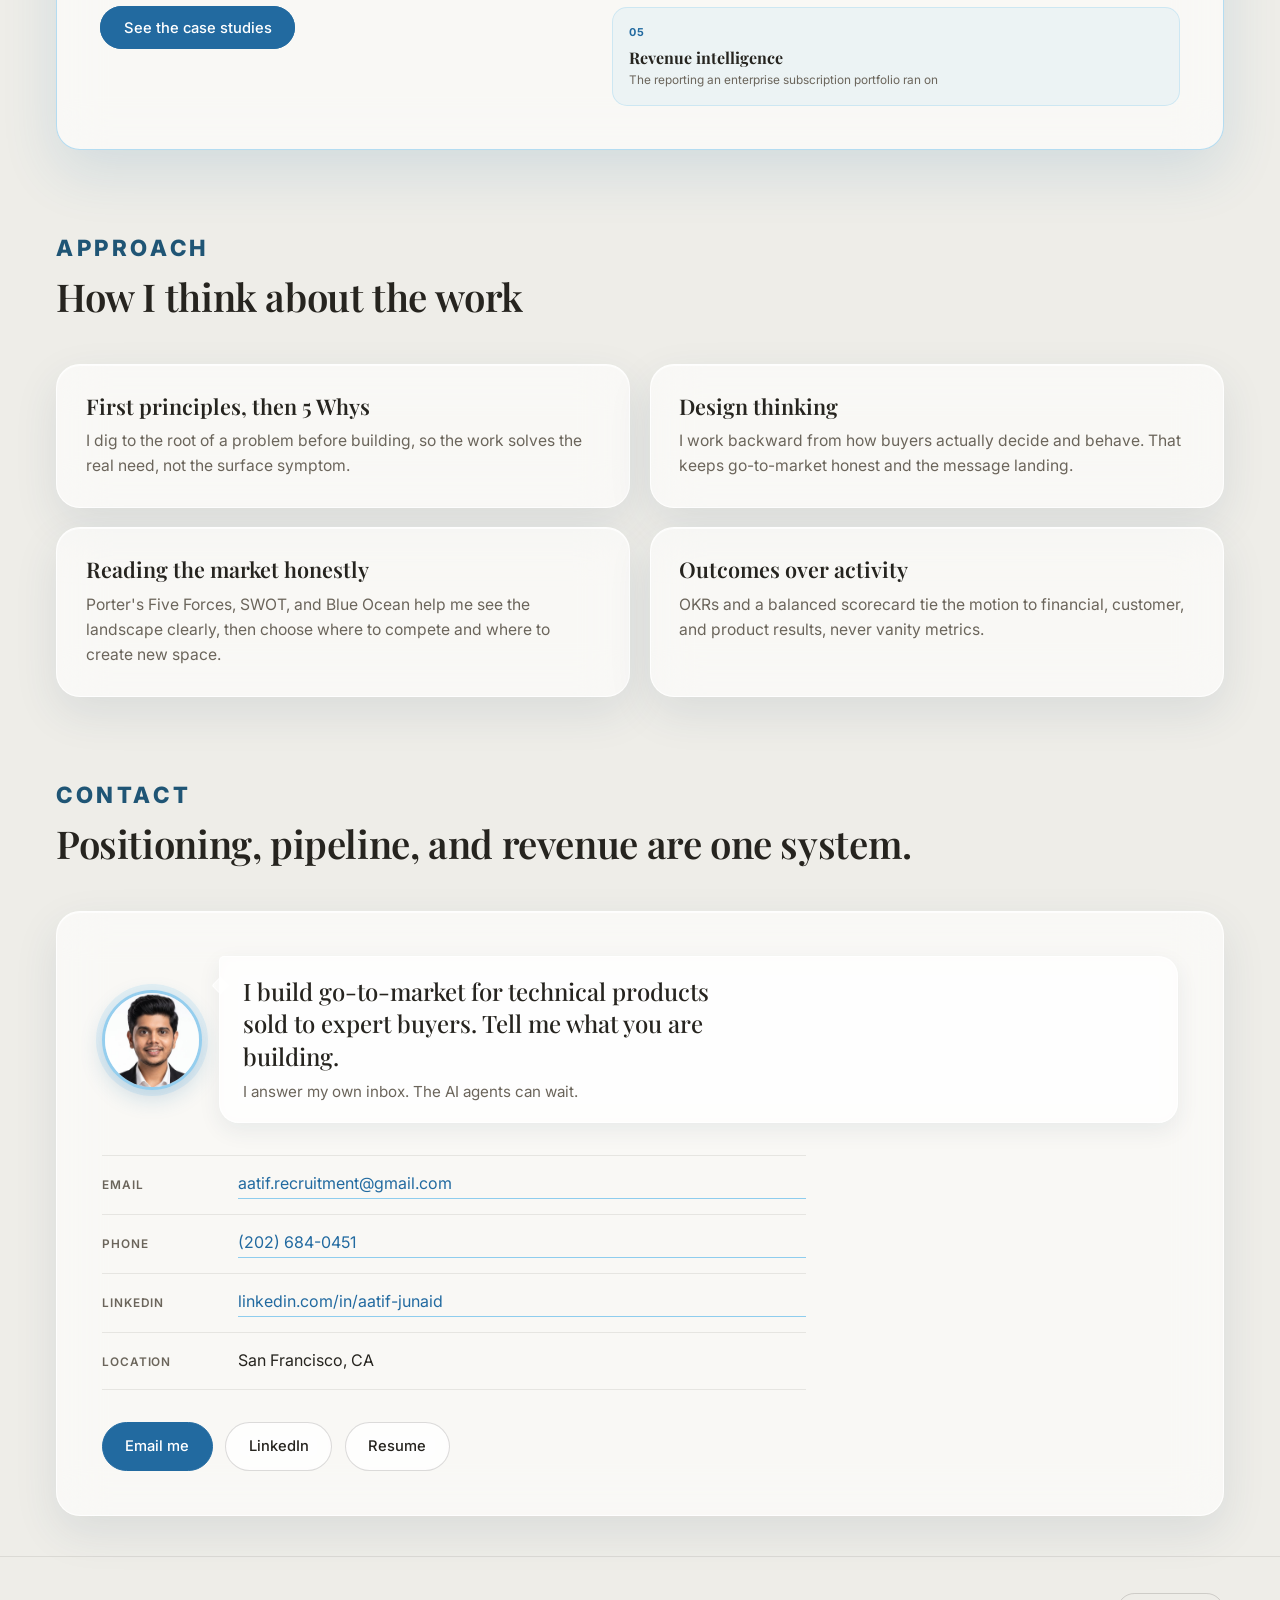
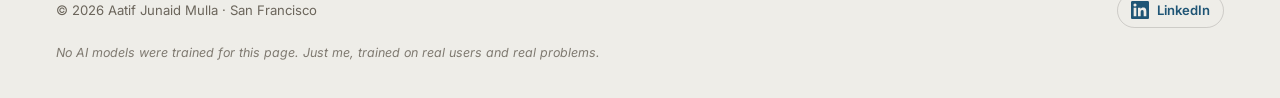
==== commit 2dc11610: "Remove public financial figures from site Sanitizes public-facing site copy and the downloadable res" ====
--- a/index.html
+++ b/index.html
@@ -3,21 +3,21 @@
 <head>
   <meta charset="UTF-8" />
   <meta name="viewport" content="width=device-width, initial-scale=1.0" />
-  <title>Aatif Junaid Mulla · GTM and Product Growth</title>
-  <meta name="description" content="Aatif Junaid Mulla works across GTM and product growth in San Francisco. He takes AI-native and B2B SaaS products from zero to signed revenue: positioning, demand, pipeline, and enterprise commercialization." />
+  <title>Aatif Junaid Mulla · Founding GTM and Go-to-Market Strategy</title>
+  <meta name="description" content="Aatif Junaid Mulla is a founding go-to-market lead in San Francisco. He takes AI-native and B2B SaaS products from zero to signed revenue: positioning, demand, pipeline, and enterprise commercialization." />
 
   <!-- Open Graph (controls how the link looks when shared on LinkedIn, Slack, etc.) -->
   <meta property="og:type" content="website" />
   <meta property="og:url" content="https://aatifmulla.me" />
-  <meta property="og:title" content="Aatif Junaid Mulla · GTM and Product Growth" />
+  <meta property="og:title" content="Aatif Junaid Mulla · Founding GTM and Go-to-Market Strategy" />
   <meta property="og:description" content="I take technical products from zero to signed revenue. No inherited playbook. No inherited pipeline." />
   <meta property="og:image" content="https://aatifmulla.me/og-image.jpg?v=4" />
   <meta property="og:image:type" content="image/jpeg" />
   <meta property="og:image:width" content="2400" />
   <meta property="og:image:height" content="1260" />
-  <meta property="og:image:alt" content="Aatif Junaid Mulla, GTM and product growth, San Francisco" />
+  <meta property="og:image:alt" content="Aatif Junaid Mulla, founding go-to-market lead, San Francisco" />
   <meta name="twitter:card" content="summary_large_image" />
-  <meta name="twitter:title" content="Aatif Junaid Mulla · GTM and Product Growth" />
+  <meta name="twitter:title" content="Aatif Junaid Mulla · Founding GTM and Go-to-Market Strategy" />
   <meta name="twitter:description" content="GTM and product growth: go-to-market from zero, pipeline and revenue attribution, enterprise commercialization." />
   <meta name="twitter:image" content="https://aatifmulla.me/og-image.jpg?v=4" />
 
@@ -38,8 +38,8 @@
       "alternateName": "Aatif Mulla",
       "url": "https://aatifmulla.me",
       "image": "https://aatifmulla.me/assets/headshot.jpg",
-      "jobTitle": "GTM and Product Growth",
-      "description": "GTM and product growth operator in San Francisco. Takes technical products, AI-native and B2B SaaS, from zero to signed revenue, covering ICP and positioning, demand generation, pipeline, enterprise commercialization, and the revenue operations underneath.",
+      "jobTitle": "Founding GTM Lead",
+      "description": "Founding go-to-market lead in San Francisco. Takes technical products, AI-native and B2B SaaS, from zero to signed revenue, covering ICP and positioning, demand generation, pipeline, enterprise commercialization, and the revenue operations underneath.",
       "email": "mailto:aatif.recruitment@gmail.com",
       "worksFor": {
         "@type": "Organization",
@@ -129,7 +129,7 @@
         <!--email_off--><a class="btn btn--primary" href="mailto:aatif.recruitment@gmail.com">Get in touch</a><!--/email_off-->
         <a class="btn" href="https://www.linkedin.com/in/aatif-junaid" target="_blank" rel="noopener">LinkedIn</a>
         <a class="btn" href="case-studies.html">Case Studies</a>
-        <a class="btn" href="resume.pdf?v=2026-08d" target="_blank" rel="noopener">Resume</a>
+        <a class="btn" href="resume.pdf?v=2026-08e" target="_blank" rel="noopener">Resume</a>
       </div>
     </section>
 
@@ -161,7 +161,7 @@
             <p class="tl-desc">A pre-seed AI startup building Aisepedia, a Product Marketing Environment connecting product, customer, competitor, and ICP data across research, decisions, and execution.</p>
 
             <ul class="tl-points">
-              <li>Built the US enterprise GTM motion from zero: $400K in qualified pipeline across 134 tracked accounts, and helped convert the first enterprise customer, Splunk (a Cisco company), from design partner to paid.</li>
+              <li>Built the US enterprise GTM motion from zero across 134 tracked accounts, and helped convert the first enterprise customer, Splunk (a Cisco company), from design partner to paid.</li>
               <li>Owned the PMM 2.0 launch event end to end, from venue and logistics to speakers and follow-up: 36 senior attendees, with panelists from Atlassian, Meta Reality Labs, and Google.</li>
               <li>Co-built a 27-member design partner program (18 at Director, VP, or SVP level across Atlassian, Splunk, and Taboola) through 32 discovery sessions, opening a direct channel between enterprise buyers, GTM, and product.</li>
               <li>30+ enterprise sales conversations supported with competitive battle cards and objection handling, helping the field differentiate the product and answer buyer resistance.</li>
@@ -170,7 +170,7 @@
             </ul>
 
             <div class="metrics" aria-label="Aisepedia results">
-              <div class="metric metric--money"><span class="mi" aria-hidden="true"><svg><use href="#ic-money"/></svg></span><span class="metric__num">$400K</span><span class="metric__label">Qualified pipeline</span></div>
+              <div class="metric metric--money"><span class="mi" aria-hidden="true"><svg><use href="#ic-money"/></svg></span><span class="metric__num">134</span><span class="metric__label">Tracked accounts</span></div>
               <div class="metric metric--users"><span class="mi" aria-hidden="true"><svg><use href="#ic-users"/></svg></span><span class="metric__num">36</span><span class="metric__label">Launch event attendees</span></div>
               <div class="metric metric--rocket"><span class="mi" aria-hidden="true"><svg><use href="#ic-rocket"/></svg></span><span class="metric__num">27</span><span class="metric__label">Design partners, 18 senior</span></div>
               <div class="metric metric--up"><span class="mi" aria-hidden="true"><svg><use href="#ic-up"/></svg></span><span class="metric__num">1,000</span><span class="metric__label">Targeted outreach</span></div>
@@ -253,21 +253,21 @@
             <p class="tl-note"><span class="tl-note__badge">Intern to full time</span><span class="tl-note__text">Joined full time after a summer 2023 internship with the Product and Subscriptions team, rotating across product, marketing, data, and competitive intelligence, including gamified content pilots that lifted repeat user sessions.</span></p>
 
             <ul class="tl-points">
-              <li>$125M in active ACV across 5 product lines and 5,300+ accounts: the subscription book I built and ran the daily and monthly revenue reporting on, read weekly by the CEO, COO, and VP of Finance.</li>
-              <li>110% net wallet retention tracked on the flagship product, with renewal holding at 88% against an 88% budget target, through the retention and upsell modeling I built.</li>
-              <li>$2.6M in recoverable ACV surfaced by analyzing renewal, upsell, and wallet-retention signals across a $32M year-to-date bookings pipeline.</li>
-              <li>$250K per month in expansion identified, from the MRR and vertical-profitability reporting I built across PRO, E&amp;E, and AIQ.</li>
+              <li>Active subscription reporting across 5 product lines and 5,300+ accounts: the portfolio reporting I built and ran daily and monthly, read weekly by the CEO, COO, and VP of Finance.</li>
+              <li>Flagship-product retention and renewal performance tracked against plan through the retention and upsell modeling I built.</li>
+              <li>Recoverable revenue opportunities surfaced by analyzing renewal, upsell, and wallet-retention signals across year-to-date bookings.</li>
+              <li>Monthly expansion opportunities identified from the MRR and vertical-profitability reporting I built across PRO, E&amp;E, and AIQ.</li>
               <li>21 account executives migrated with zero errors by directing a two-month Salesforce and OMS migration, with automated validation rules across 26,000+ deal records.</li>
               <li>Turned retention and expansion analysis into revenue priorities for leadership and sales.</li>
               <li>2 SOPs written for the internal generative AI task force, where I evaluated AI applications for newsroom and revenue workflows.</li>
             </ul>
 
             <div class="metrics metrics--balanced" aria-label="POLITICO results">
-              <div class="metric metric--money"><span class="mi" aria-hidden="true"><svg><use href="#ic-money"/></svg></span><span class="metric__num">$125M</span><span class="metric__label">ACV book reported on</span></div>
-              <div class="metric metric--rocket"><span class="mi" aria-hidden="true"><svg><use href="#ic-rocket"/></svg></span><span class="metric__num">110%</span><span class="metric__label">Net wallet retention</span></div>
-              <div class="metric metric--win"><span class="mi" aria-hidden="true"><svg><use href="#ic-win"/></svg></span><span class="metric__num">88%</span><span class="metric__label">Renewal rate, on plan</span></div>
-              <div class="metric metric--money"><span class="mi" aria-hidden="true"><svg><use href="#ic-money"/></svg></span><span class="metric__num">$2.6M</span><span class="metric__label">Recoverable ACV surfaced</span></div>
-              <div class="metric metric--up"><span class="mi" aria-hidden="true"><svg><use href="#ic-up"/></svg></span><span class="metric__num">$250K</span><span class="metric__label">Monthly expansion found</span></div>
+              <div class="metric metric--money"><span class="mi" aria-hidden="true"><svg><use href="#ic-money"/></svg></span><span class="metric__num">5</span><span class="metric__label">Product lines reported on</span></div>
+              <div class="metric metric--rocket"><span class="mi" aria-hidden="true"><svg><use href="#ic-rocket"/></svg></span><span class="metric__num">5,300+</span><span class="metric__label">Accounts covered</span></div>
+              <div class="metric metric--win"><span class="mi" aria-hidden="true"><svg><use href="#ic-win"/></svg></span><span class="metric__num">21</span><span class="metric__label">AEs migrated cleanly</span></div>
+              <div class="metric metric--money"><span class="mi" aria-hidden="true"><svg><use href="#ic-money"/></svg></span><span class="metric__num">26K+</span><span class="metric__label">Deal records validated</span></div>
+              <div class="metric metric--up"><span class="mi" aria-hidden="true"><svg><use href="#ic-up"/></svg></span><span class="metric__num">2</span><span class="metric__label">AI task-force SOPs</span></div>
             </div>
 
             <details class="reports">
@@ -320,14 +320,14 @@
             <p class="tl-desc">Quantum Corporation (NASDAQ: QMCO) builds data storage and management technology. It acquired EnCloudEn in 2021 (<a href="https://www.prnewswire.com/news-releases/quantum-announces-definitive-agreement-to-acquire-hyperconverged-software-startup-enclouden-technology-301363442.html" target="_blank" rel="noopener" class="tl-link">announcement</a>), and I moved across with the portfolio.</p>
 
             <ul class="tl-points">
-              <li>$473K in YoY revenue recovered by rebuilding Salesforce contract workflows and running renewal audits across 80+ enterprise accounts, closing booking discrepancies with validation logic and pipeline governance.</li>
-              <li>105% of the Q1 2022 target hit and 18% growth in major prospects, from partnering with sales leadership on territory design, quota capacity, and performance tracking.</li>
+              <li>Material YoY revenue recovery supported by rebuilding Salesforce contract workflows and running renewal audits across 80+ enterprise accounts, closing booking discrepancies with validation logic and pipeline governance.</li>
+              <li>Exceeded the Q1 2022 target and grew major prospects 18%, from partnering with sales leadership on territory design, quota capacity, and performance tracking.</li>
               <li>Ran competitive and market analysis on the data-center virtualization portfolio and fed it into enablement, sharpening how the field positioned against established hypervisor and storage vendors.</li>
             </ul>
 
             <div class="metrics" aria-label="Quantum results">
-              <div class="metric metric--money"><span class="mi" aria-hidden="true"><svg><use href="#ic-money"/></svg></span><span class="metric__num">$473K</span><span class="metric__label">YoY revenue recovered</span></div>
-              <div class="metric metric--win"><span class="mi" aria-hidden="true"><svg><use href="#ic-win"/></svg></span><span class="metric__num">105%</span><span class="metric__label">Q1 2022 target</span></div>
+              <div class="metric metric--money"><span class="mi" aria-hidden="true"><svg><use href="#ic-money"/></svg></span><span class="metric__num">80+</span><span class="metric__label">Enterprise accounts audited</span></div>
+              <div class="metric metric--win"><span class="mi" aria-hidden="true"><svg><use href="#ic-win"/></svg></span><span class="metric__num metric__num--sm">Q1 2022</span><span class="metric__label">Target exceeded</span></div>
               <div class="metric metric--up"><span class="mi" aria-hidden="true"><svg><use href="#ic-up"/></svg></span><span class="metric__num">18%</span><span class="metric__label">Prospect growth</span></div>
             </div>
           </div>
@@ -501,10 +501,10 @@
         </div>
         <ol class="case-study-spotlight__list">
           <li><span>01</span><strong>Category launch</strong><small>A launch event end to end for 36 senior marketers</small></li>
-          <li><span>02</span><strong>Pipeline generation</strong><small>$400K in qualified pipeline from a standing start</small></li>
+          <li><span>02</span><strong>Pipeline generation</strong><small>Qualified enterprise opportunity from a standing start</small></li>
           <li><span>03</span><strong>Enterprise commercialization</strong><small>27 design partners into proof and the first deal</small></li>
           <li><span>04</span><strong>GTM systems</strong><small>Cutting early abandonment by 24%</small></li>
-          <li><span>05</span><strong>Revenue intelligence</strong><small>The reporting a $125M book ran on</small></li>
+          <li><span>05</span><strong>Revenue intelligence</strong><small>The reporting an enterprise subscription portfolio ran on</small></li>
         </ol>
       </aside>
 
@@ -565,7 +565,7 @@
         <div class="contact__actions">
           <!--email_off--><a class="btn btn--primary" href="mailto:aatif.recruitment@gmail.com">Email me</a><!--/email_off-->
           <a class="btn" href="https://www.linkedin.com/in/aatif-junaid" target="_blank" rel="noopener">LinkedIn</a>
-          <a class="btn" href="resume.pdf?v=2026-08d" target="_blank" rel="noopener">Resume</a>
+          <a class="btn" href="resume.pdf?v=2026-08e" target="_blank" rel="noopener">Resume</a>
         </div>
       </div>
     </section>
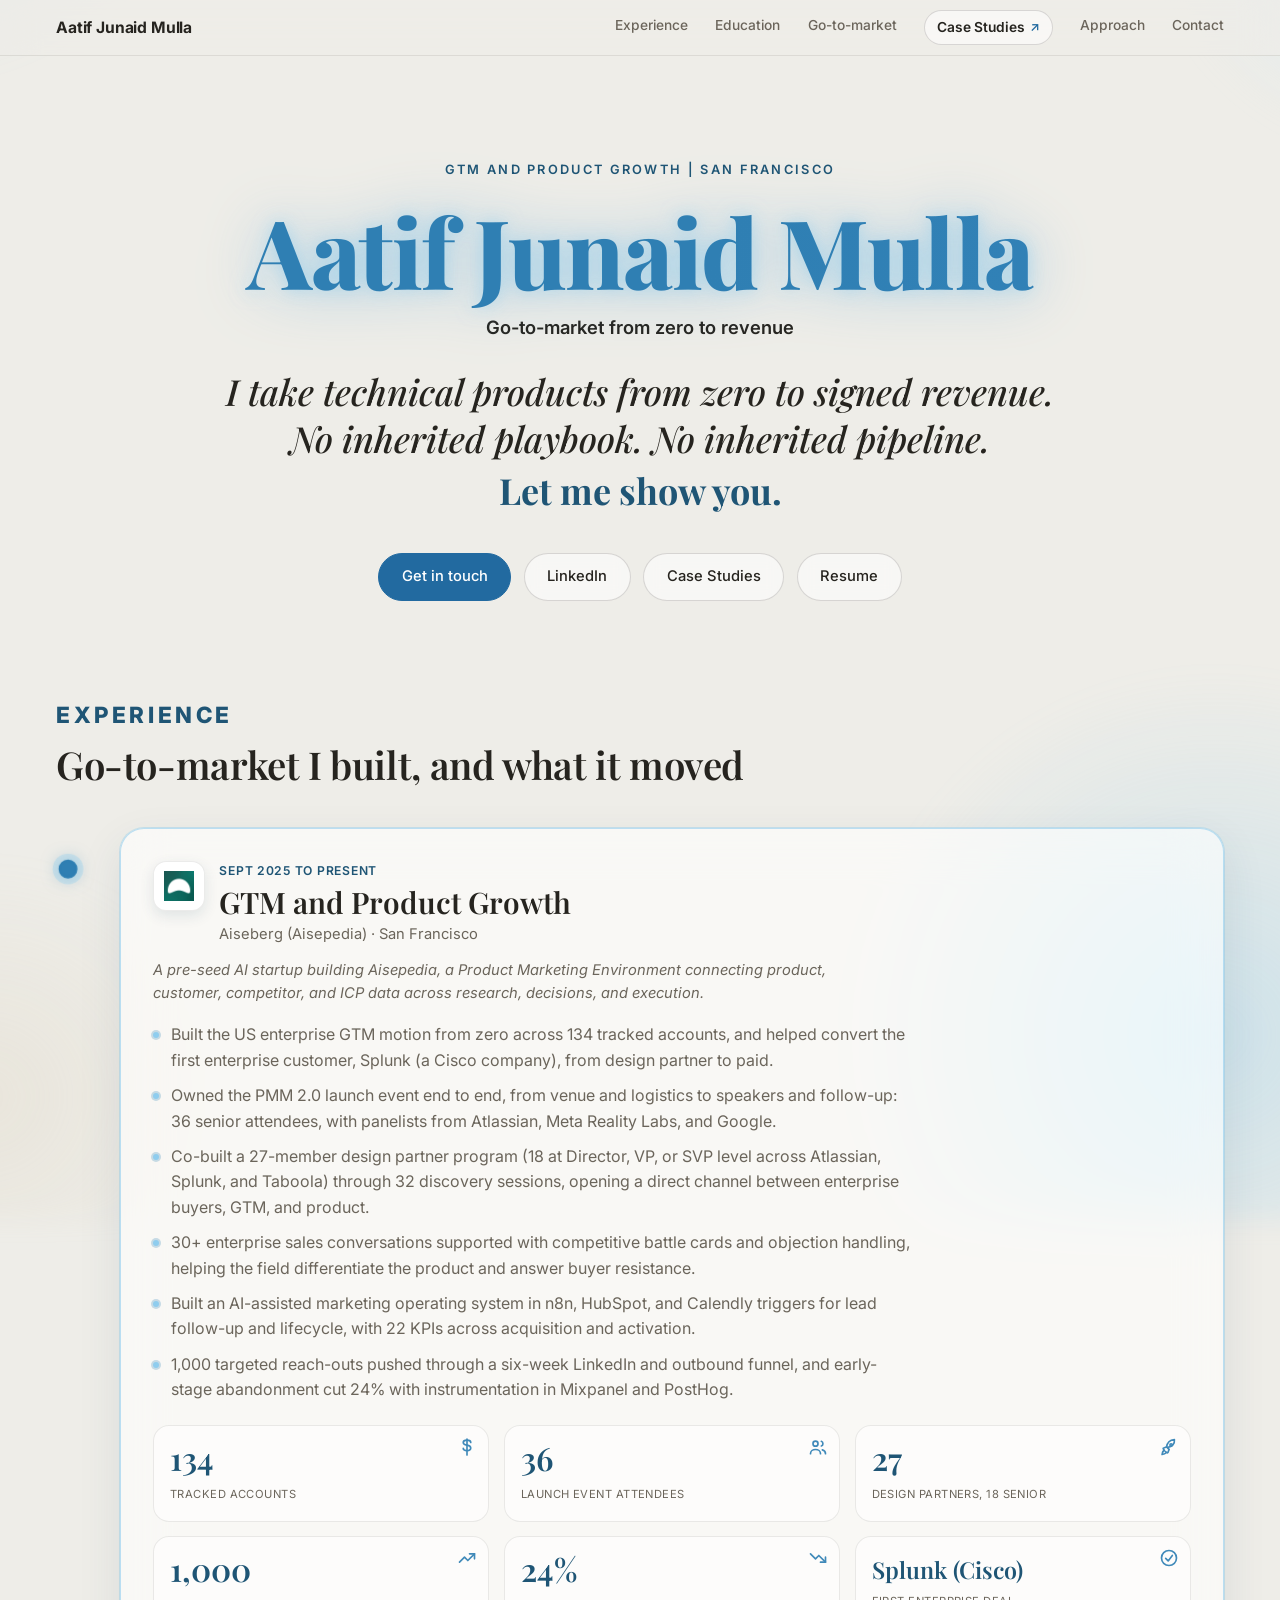
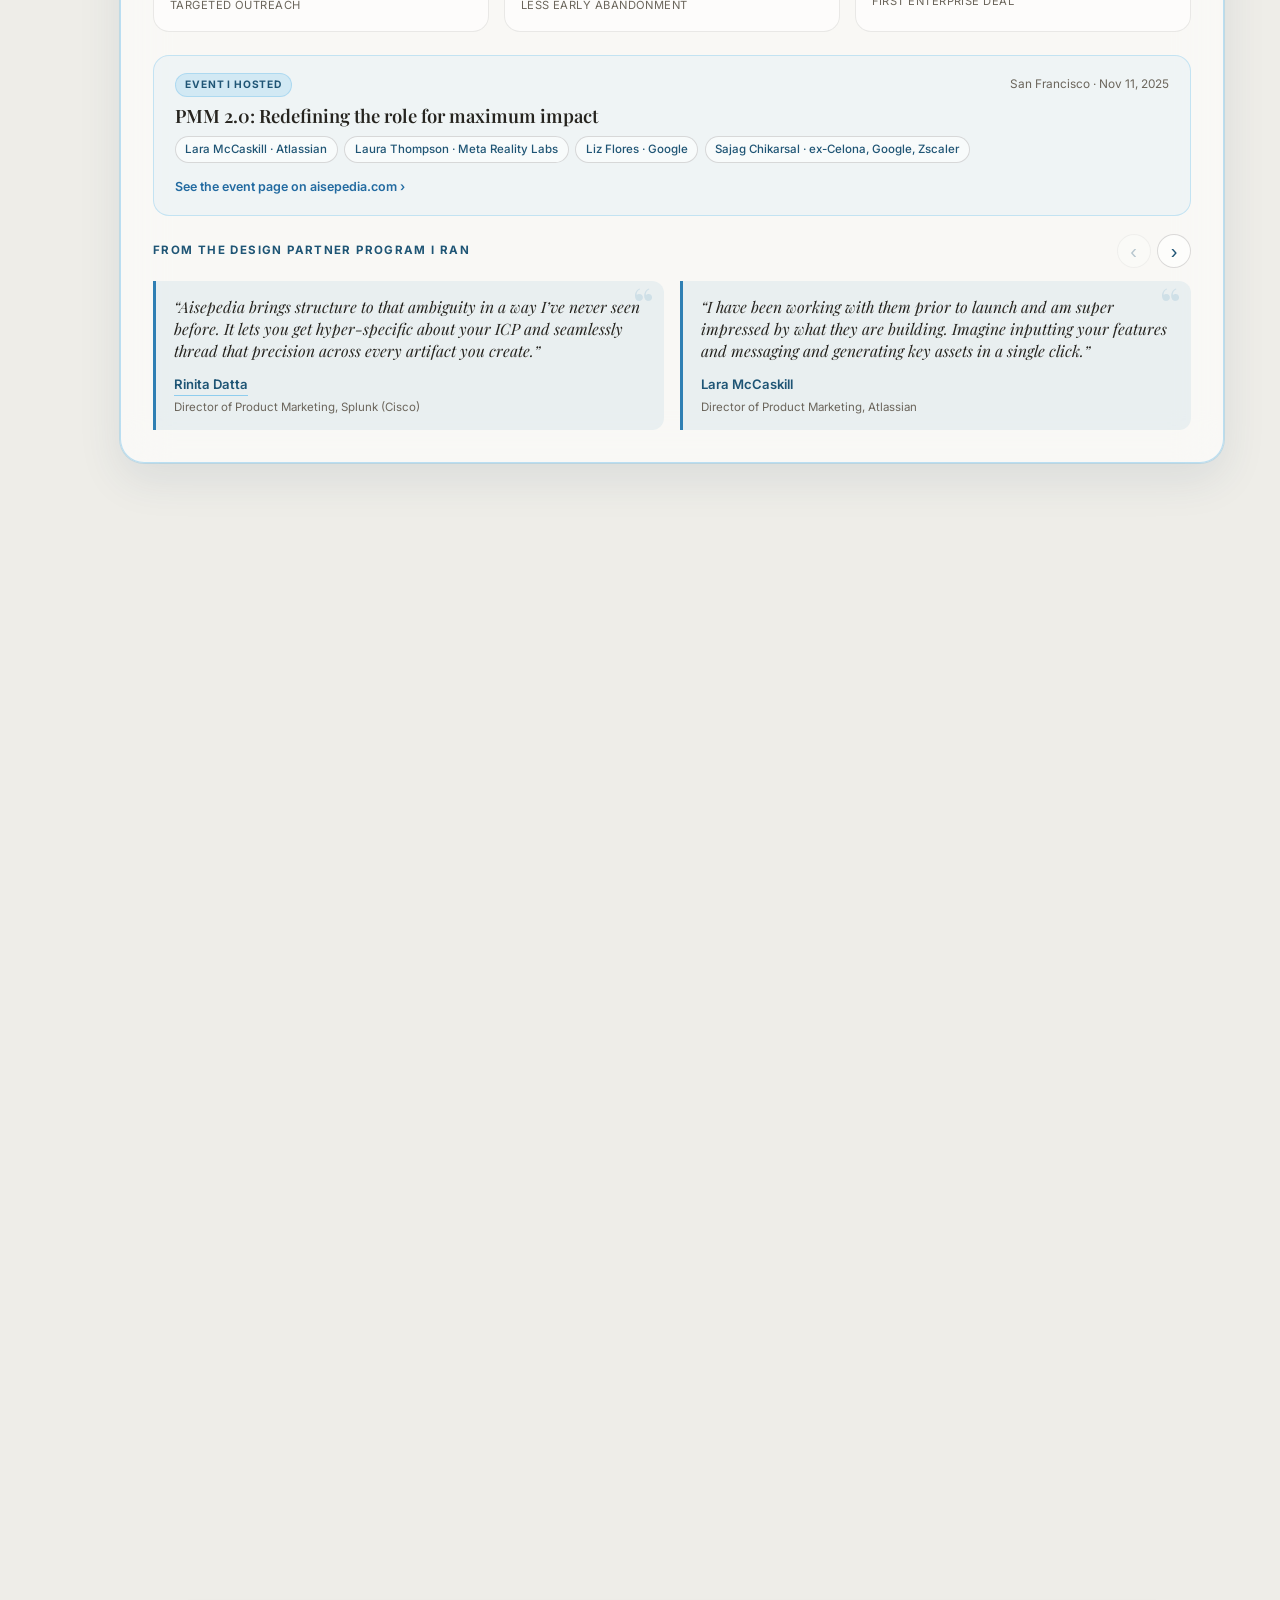
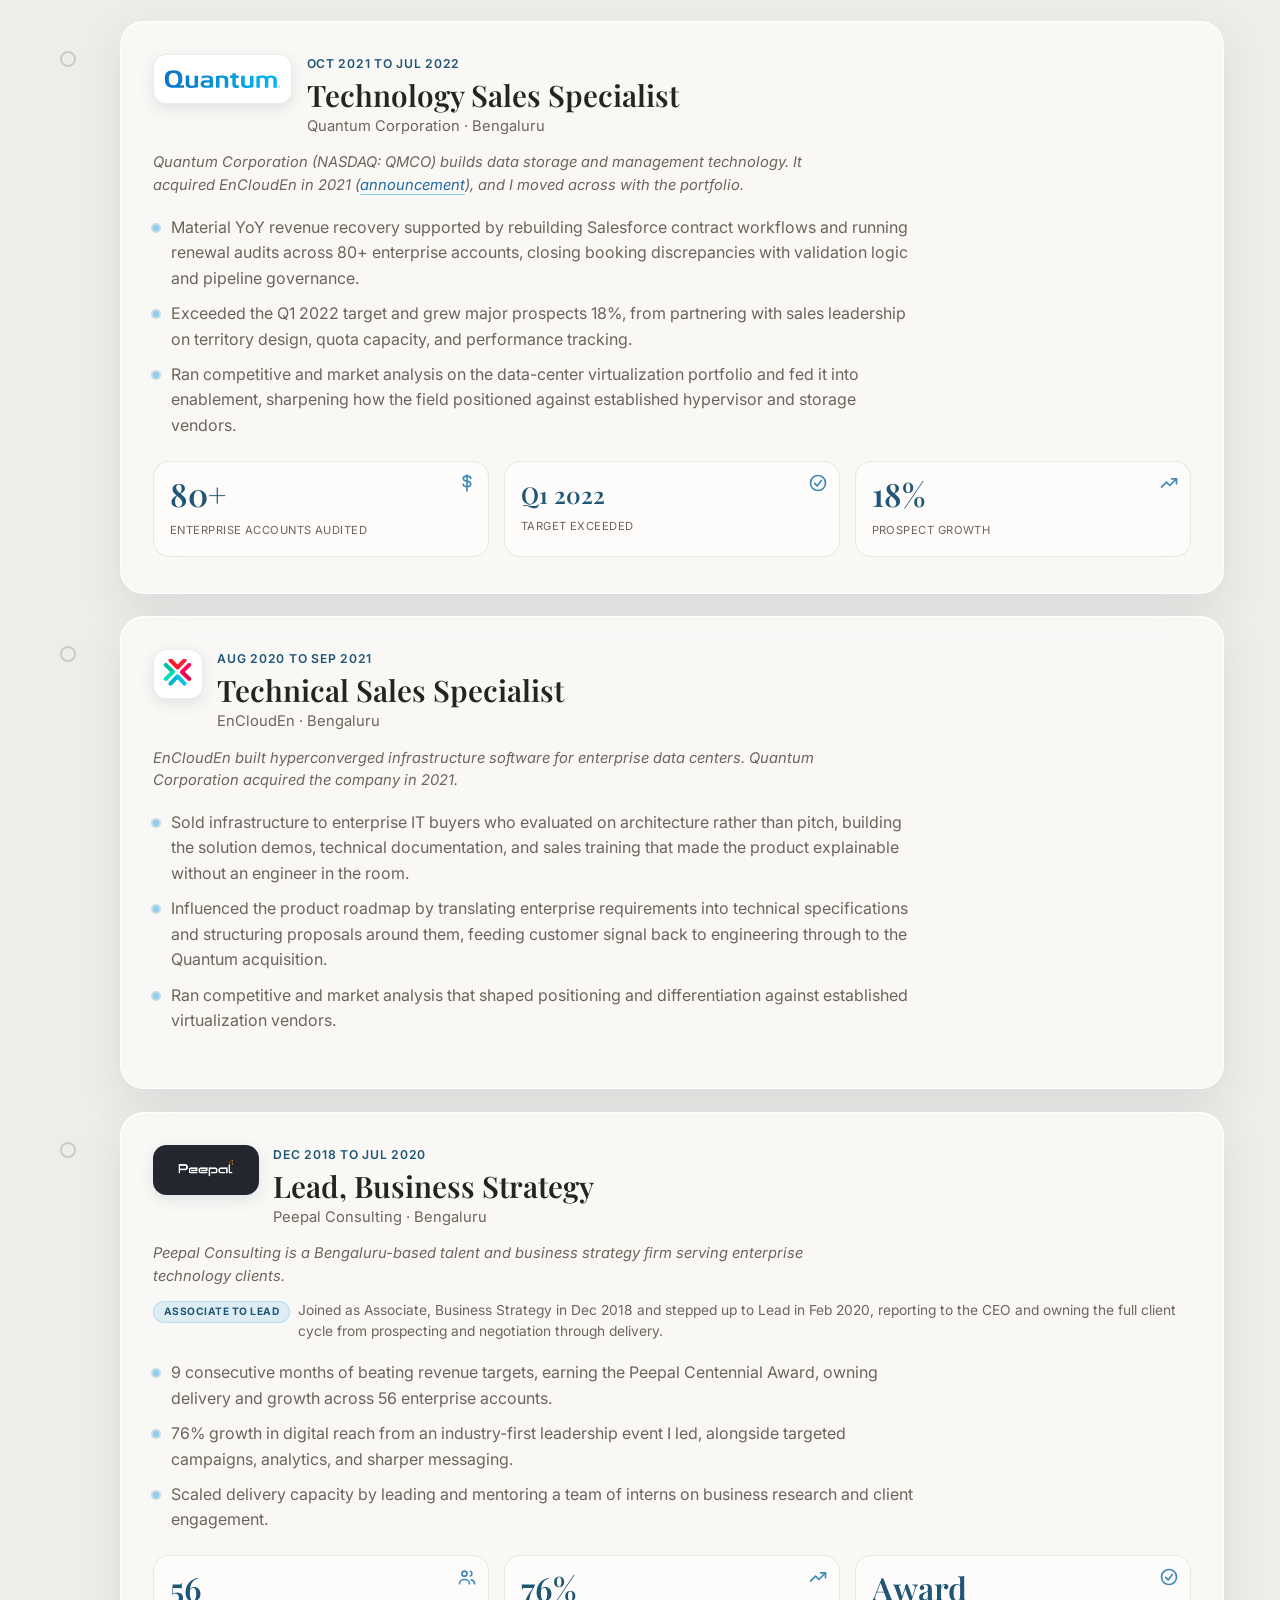
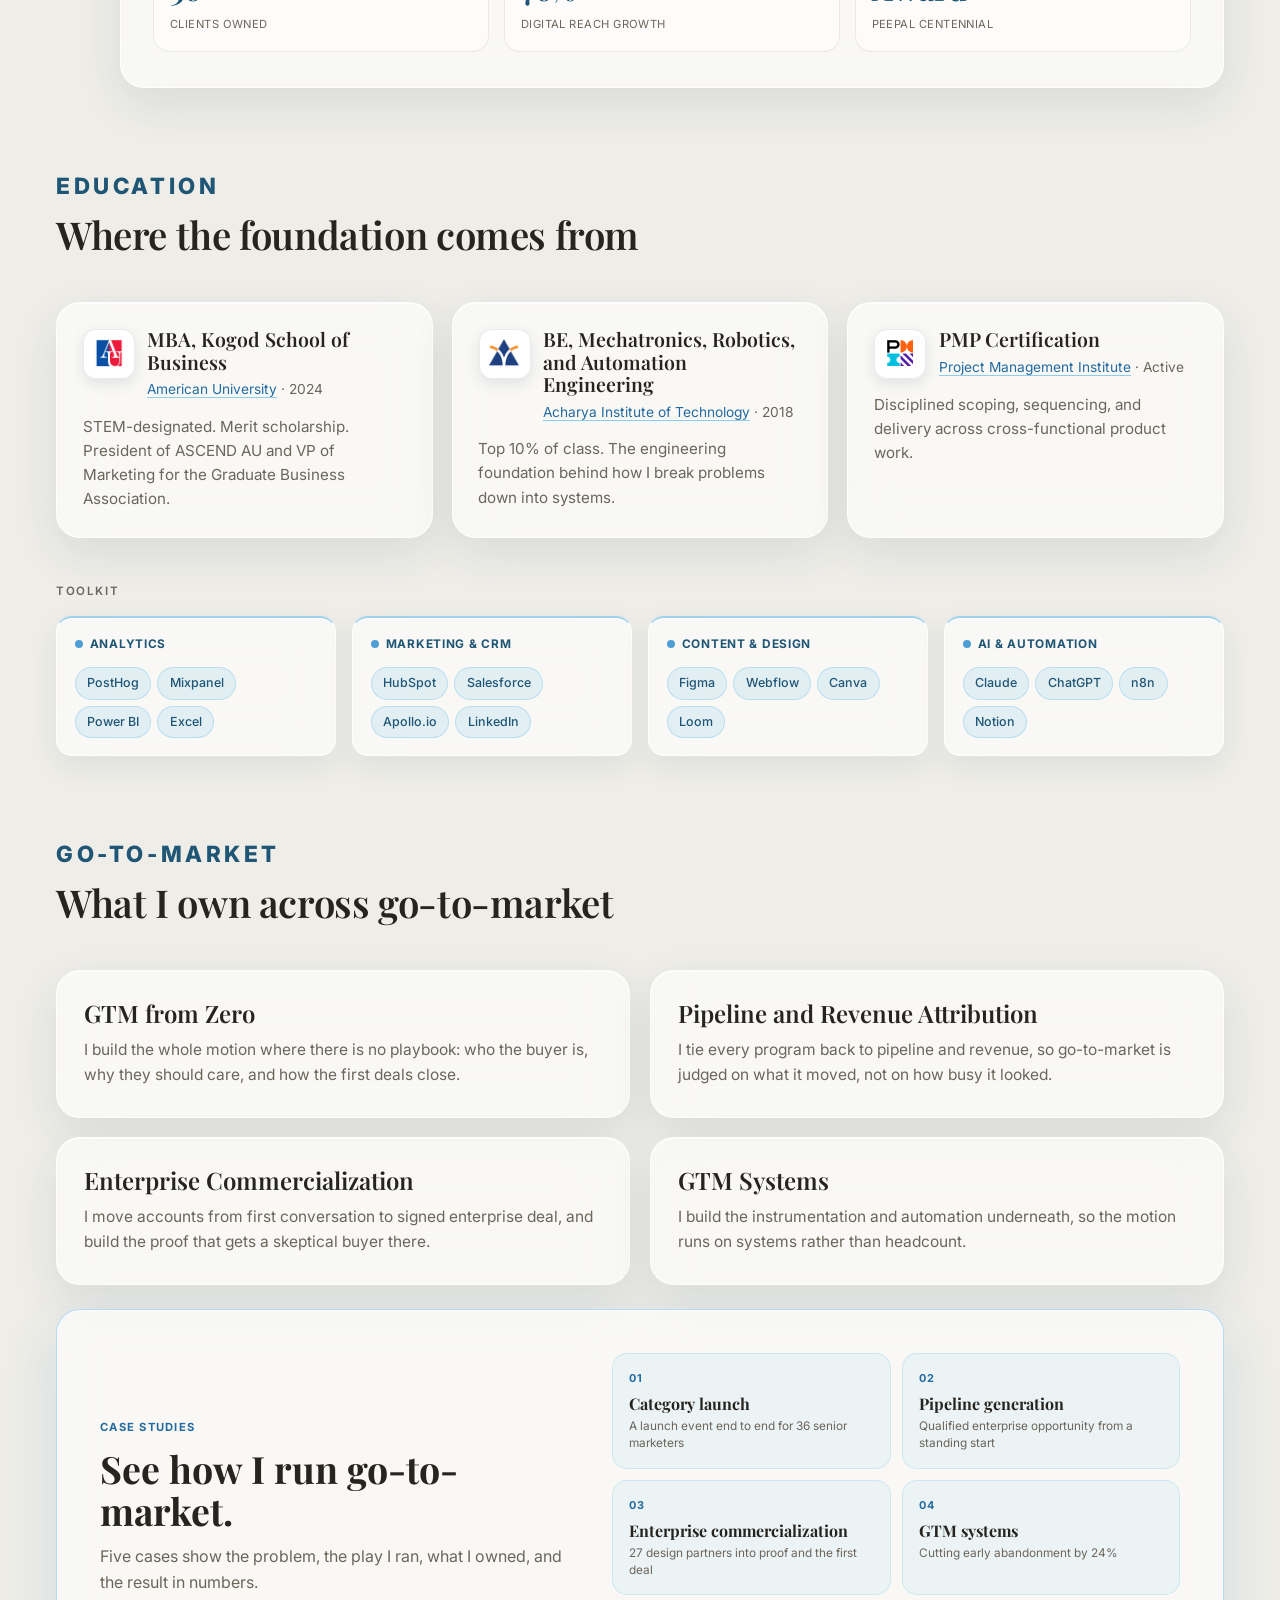
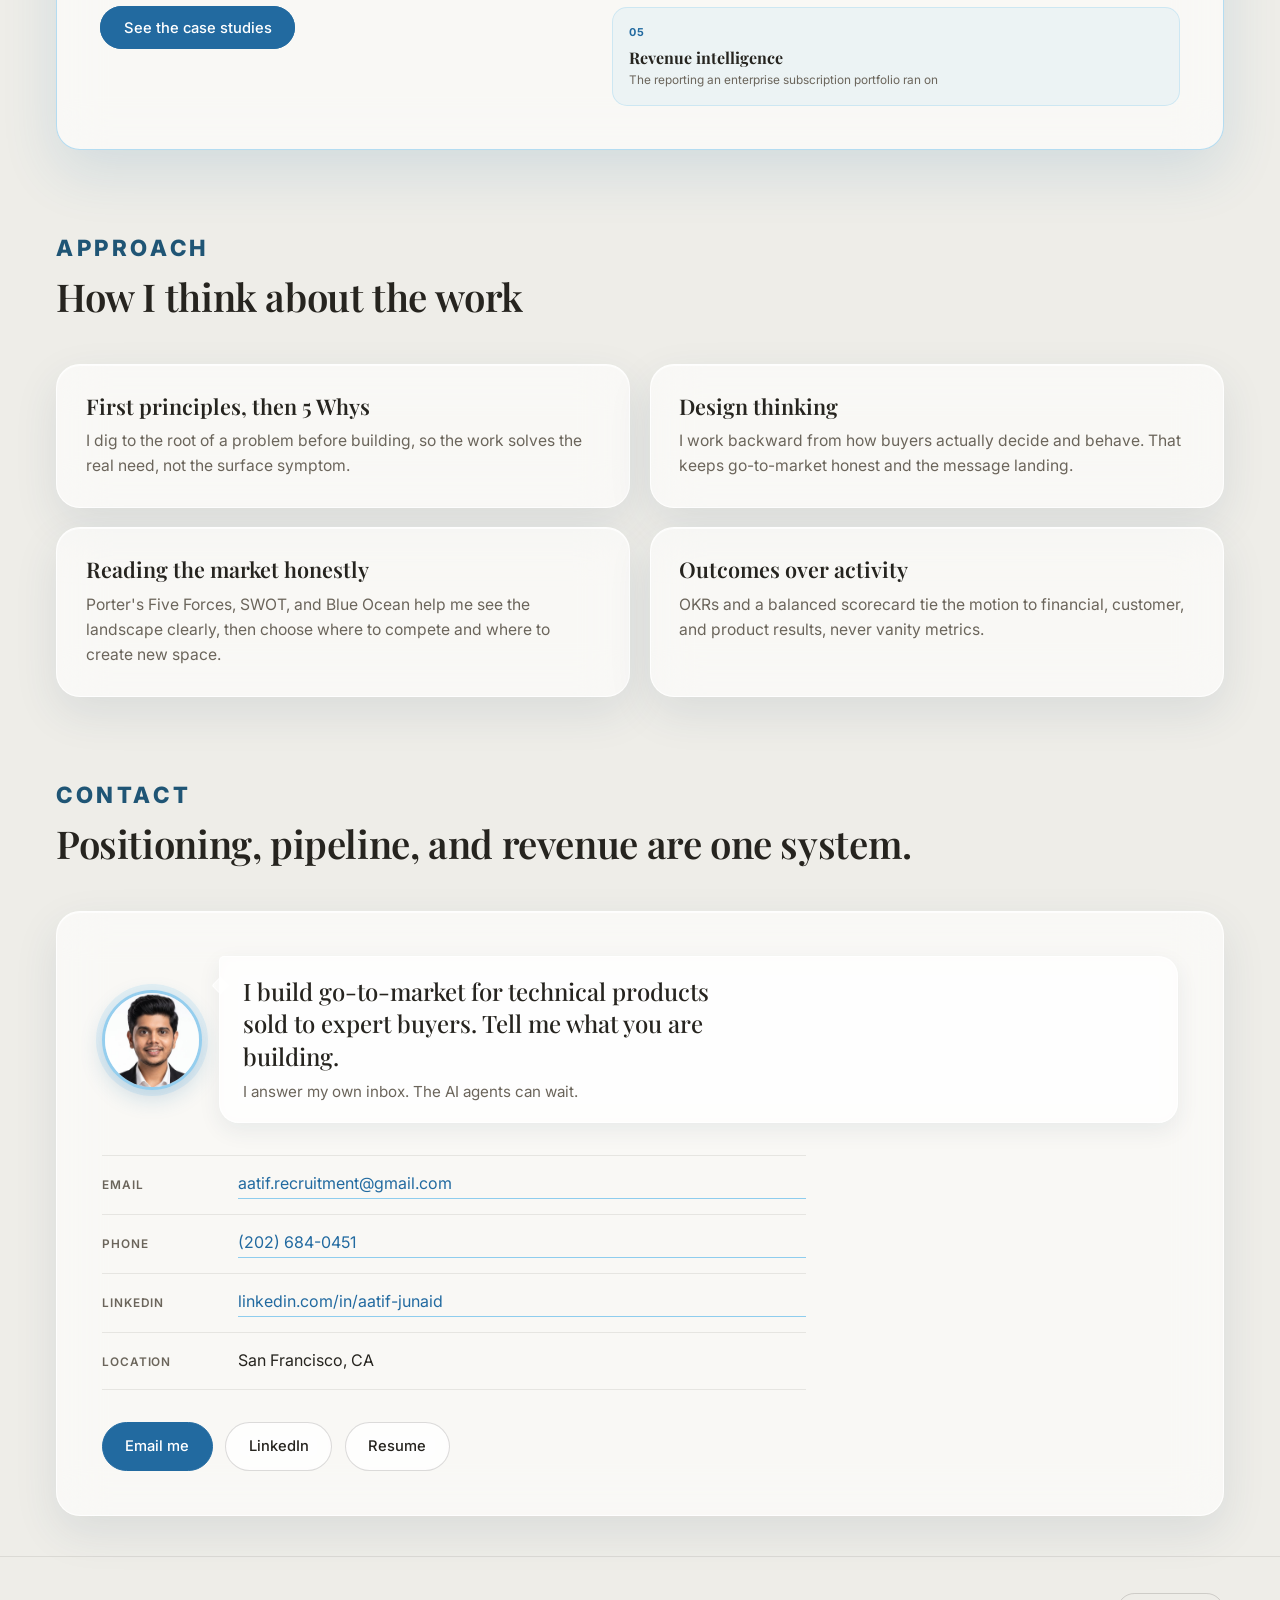
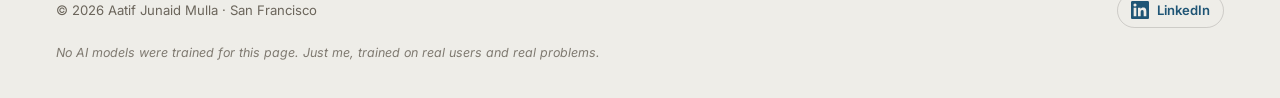
==== commit b51d742f: "Merge pull request #11 from Aatif-Junaid/update/consistent-gtm-product-growth Keep GTM and Product G" ====
--- a/index.html
+++ b/index.html
@@ -3,21 +3,21 @@
 <head>
   <meta charset="UTF-8" />
   <meta name="viewport" content="width=device-width, initial-scale=1.0" />
-  <title>Aatif Junaid Mulla · Founding GTM and Go-to-Market Strategy</title>
-  <meta name="description" content="Aatif Junaid Mulla is a founding go-to-market lead in San Francisco. He takes AI-native and B2B SaaS products from zero to signed revenue: positioning, demand, pipeline, and enterprise commercialization." />
+  <title>Aatif Junaid Mulla · GTM and Product Growth</title>
+  <meta name="description" content="Aatif Junaid Mulla works across GTM and product growth in San Francisco. He takes AI-native and B2B SaaS products from zero to signed revenue: positioning, demand, pipeline, and enterprise commercialization." />
 
   <!-- Open Graph (controls how the link looks when shared on LinkedIn, Slack, etc.) -->
   <meta property="og:type" content="website" />
   <meta property="og:url" content="https://aatifmulla.me" />
-  <meta property="og:title" content="Aatif Junaid Mulla · Founding GTM and Go-to-Market Strategy" />
+  <meta property="og:title" content="Aatif Junaid Mulla · GTM and Product Growth" />
   <meta property="og:description" content="I take technical products from zero to signed revenue. No inherited playbook. No inherited pipeline." />
   <meta property="og:image" content="https://aatifmulla.me/og-image.jpg?v=4" />
   <meta property="og:image:type" content="image/jpeg" />
   <meta property="og:image:width" content="2400" />
   <meta property="og:image:height" content="1260" />
-  <meta property="og:image:alt" content="Aatif Junaid Mulla, founding go-to-market lead, San Francisco" />
+  <meta property="og:image:alt" content="Aatif Junaid Mulla, GTM and product growth, San Francisco" />
   <meta name="twitter:card" content="summary_large_image" />
-  <meta name="twitter:title" content="Aatif Junaid Mulla · Founding GTM and Go-to-Market Strategy" />
+  <meta name="twitter:title" content="Aatif Junaid Mulla · GTM and Product Growth" />
   <meta name="twitter:description" content="GTM and product growth: go-to-market from zero, pipeline and revenue attribution, enterprise commercialization." />
   <meta name="twitter:image" content="https://aatifmulla.me/og-image.jpg?v=4" />
 
@@ -38,8 +38,8 @@
       "alternateName": "Aatif Mulla",
       "url": "https://aatifmulla.me",
       "image": "https://aatifmulla.me/assets/headshot.jpg",
-      "jobTitle": "Founding GTM Lead",
-      "description": "Founding go-to-market lead in San Francisco. Takes technical products, AI-native and B2B SaaS, from zero to signed revenue, covering ICP and positioning, demand generation, pipeline, enterprise commercialization, and the revenue operations underneath.",
+      "jobTitle": "GTM and Product Growth",
+      "description": "GTM and product growth operator in San Francisco. Takes technical products, AI-native and B2B SaaS, from zero to signed revenue, covering ICP and positioning, demand generation, pipeline, enterprise commercialization, and the revenue operations underneath.",
       "email": "mailto:aatif.recruitment@gmail.com",
       "worksFor": {
         "@type": "Organization",
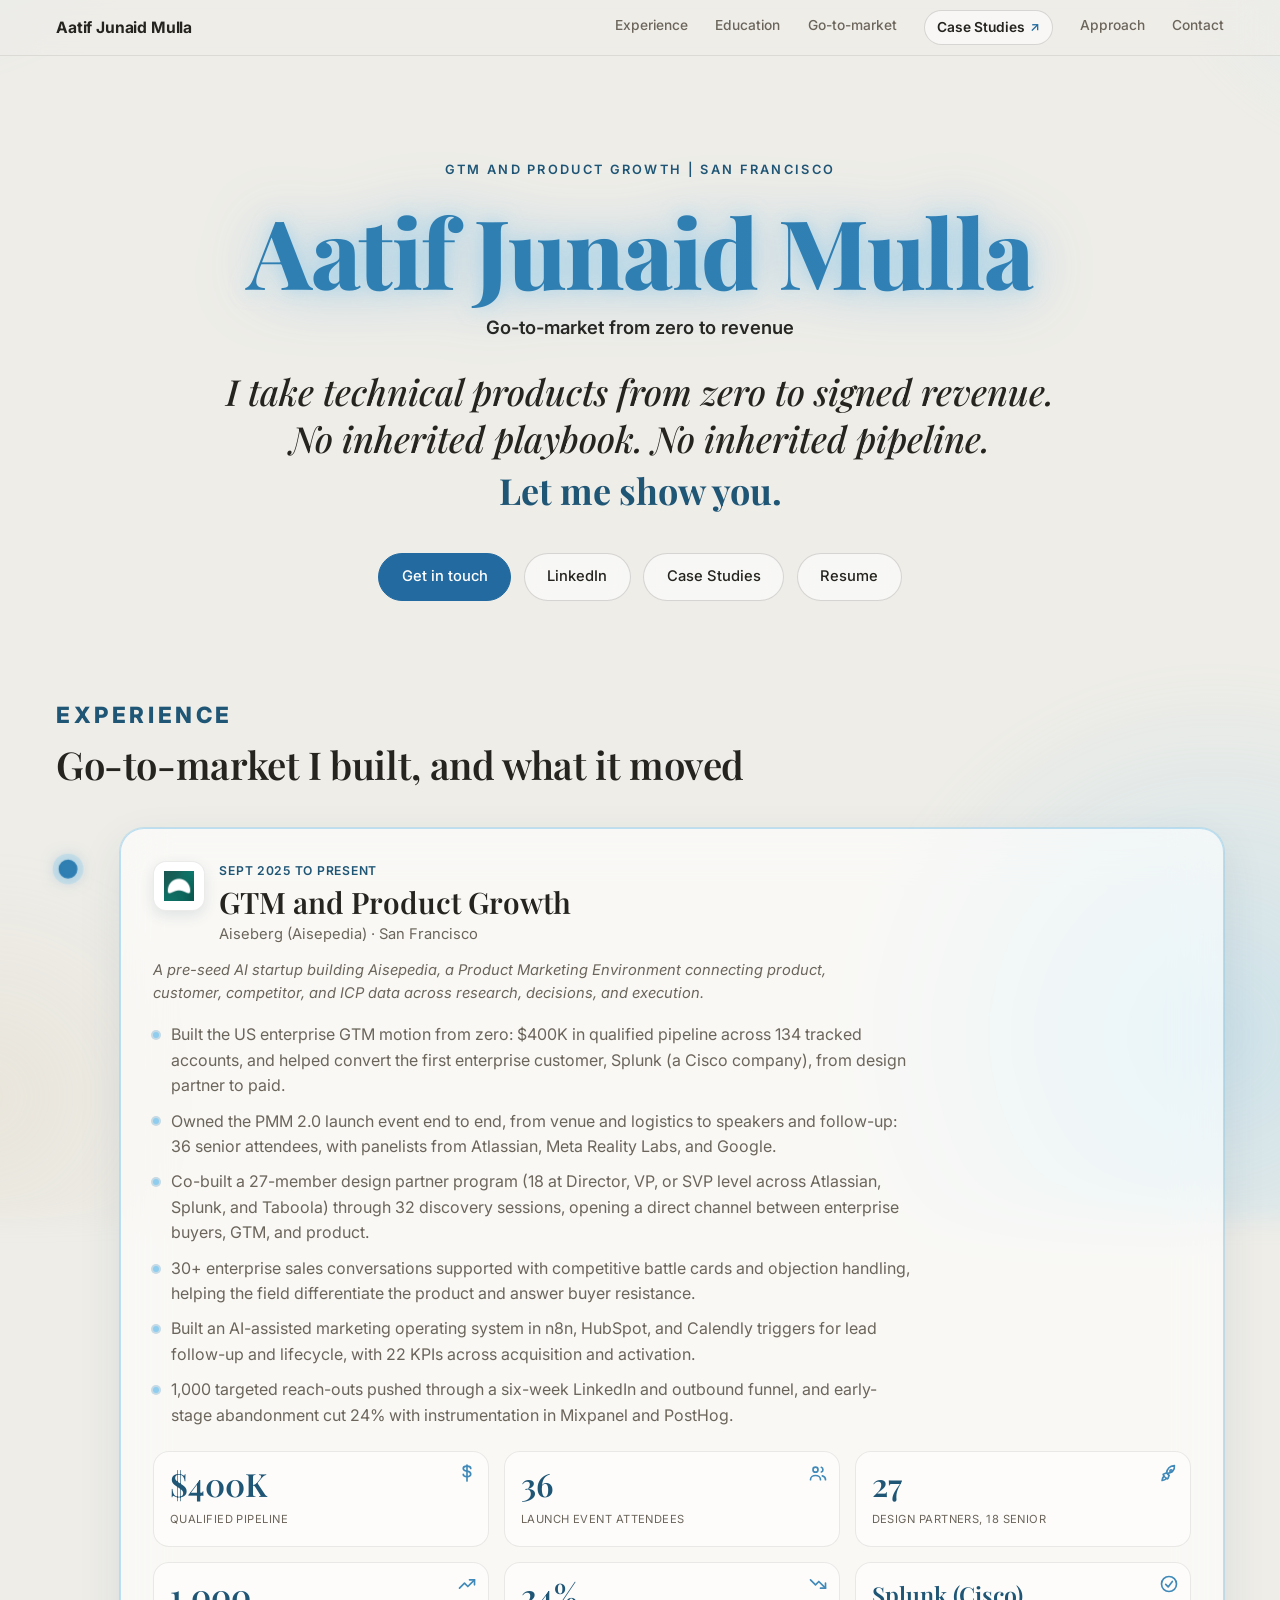
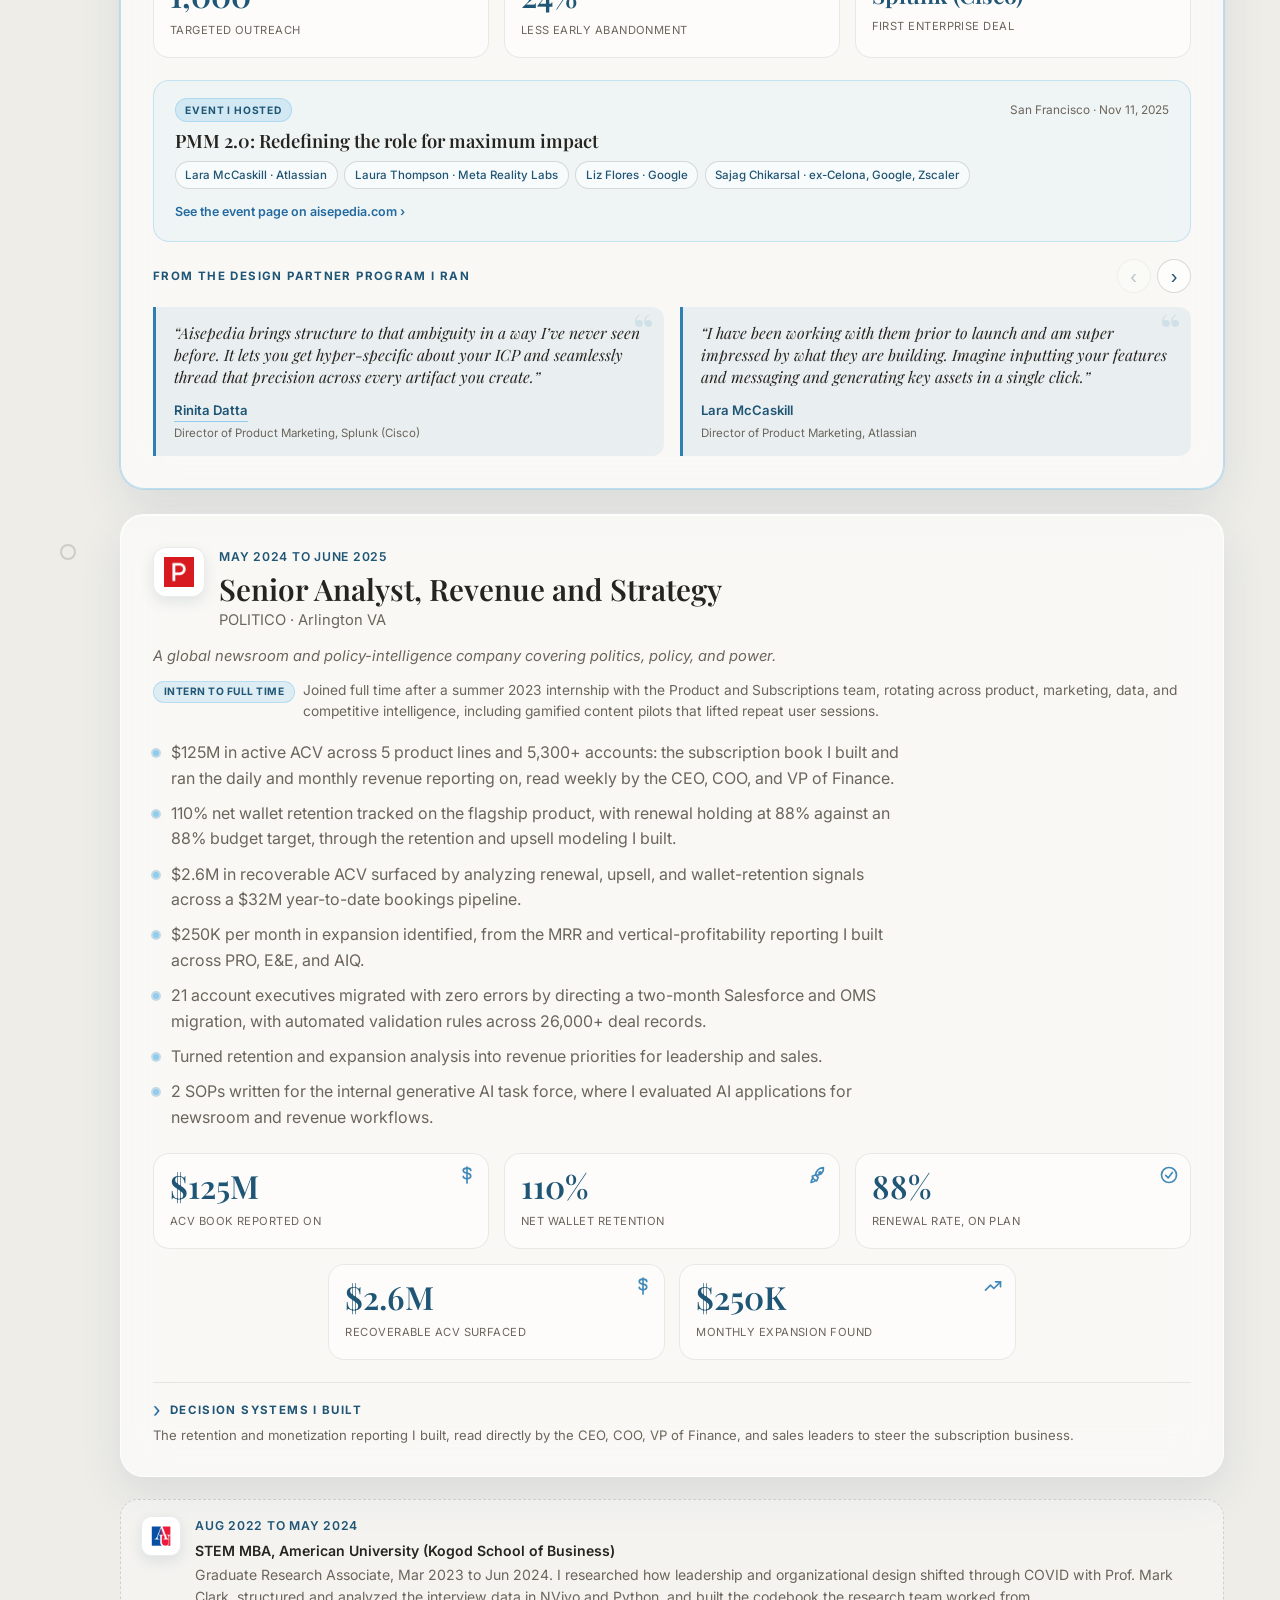
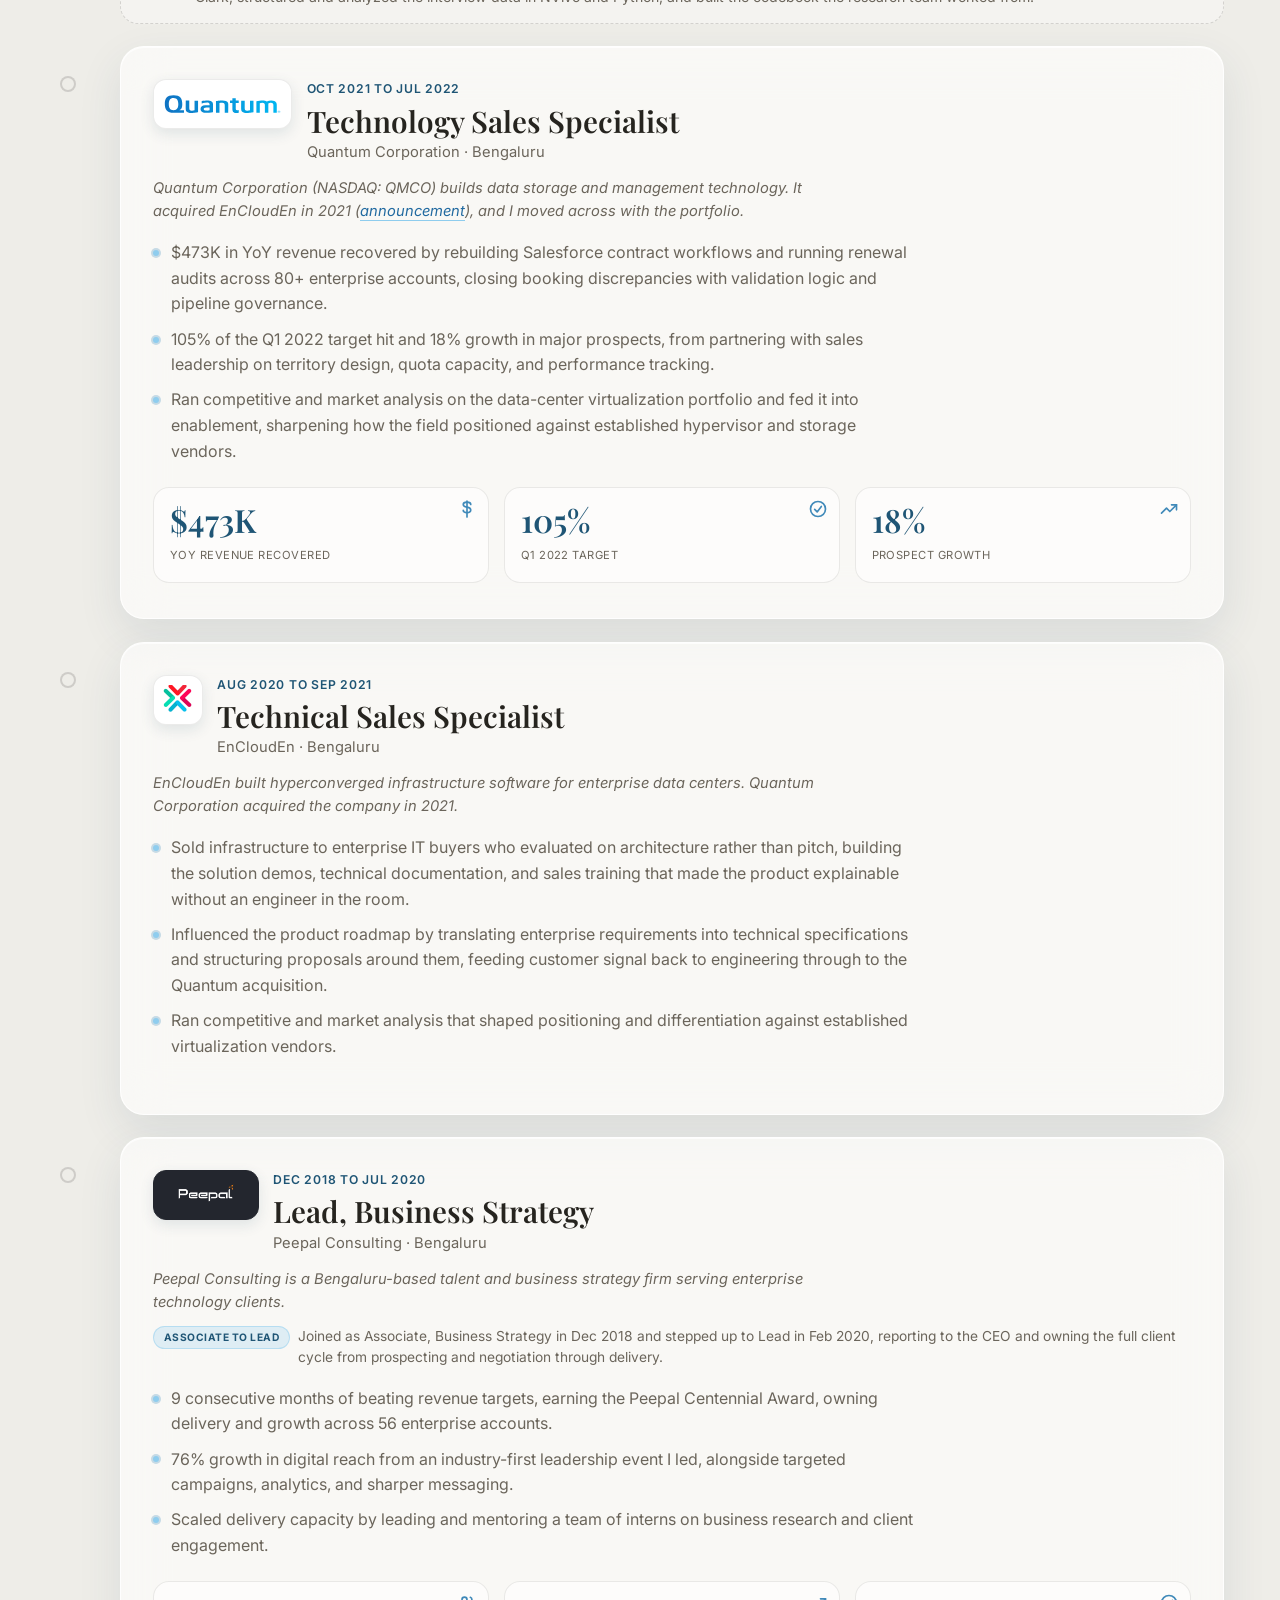
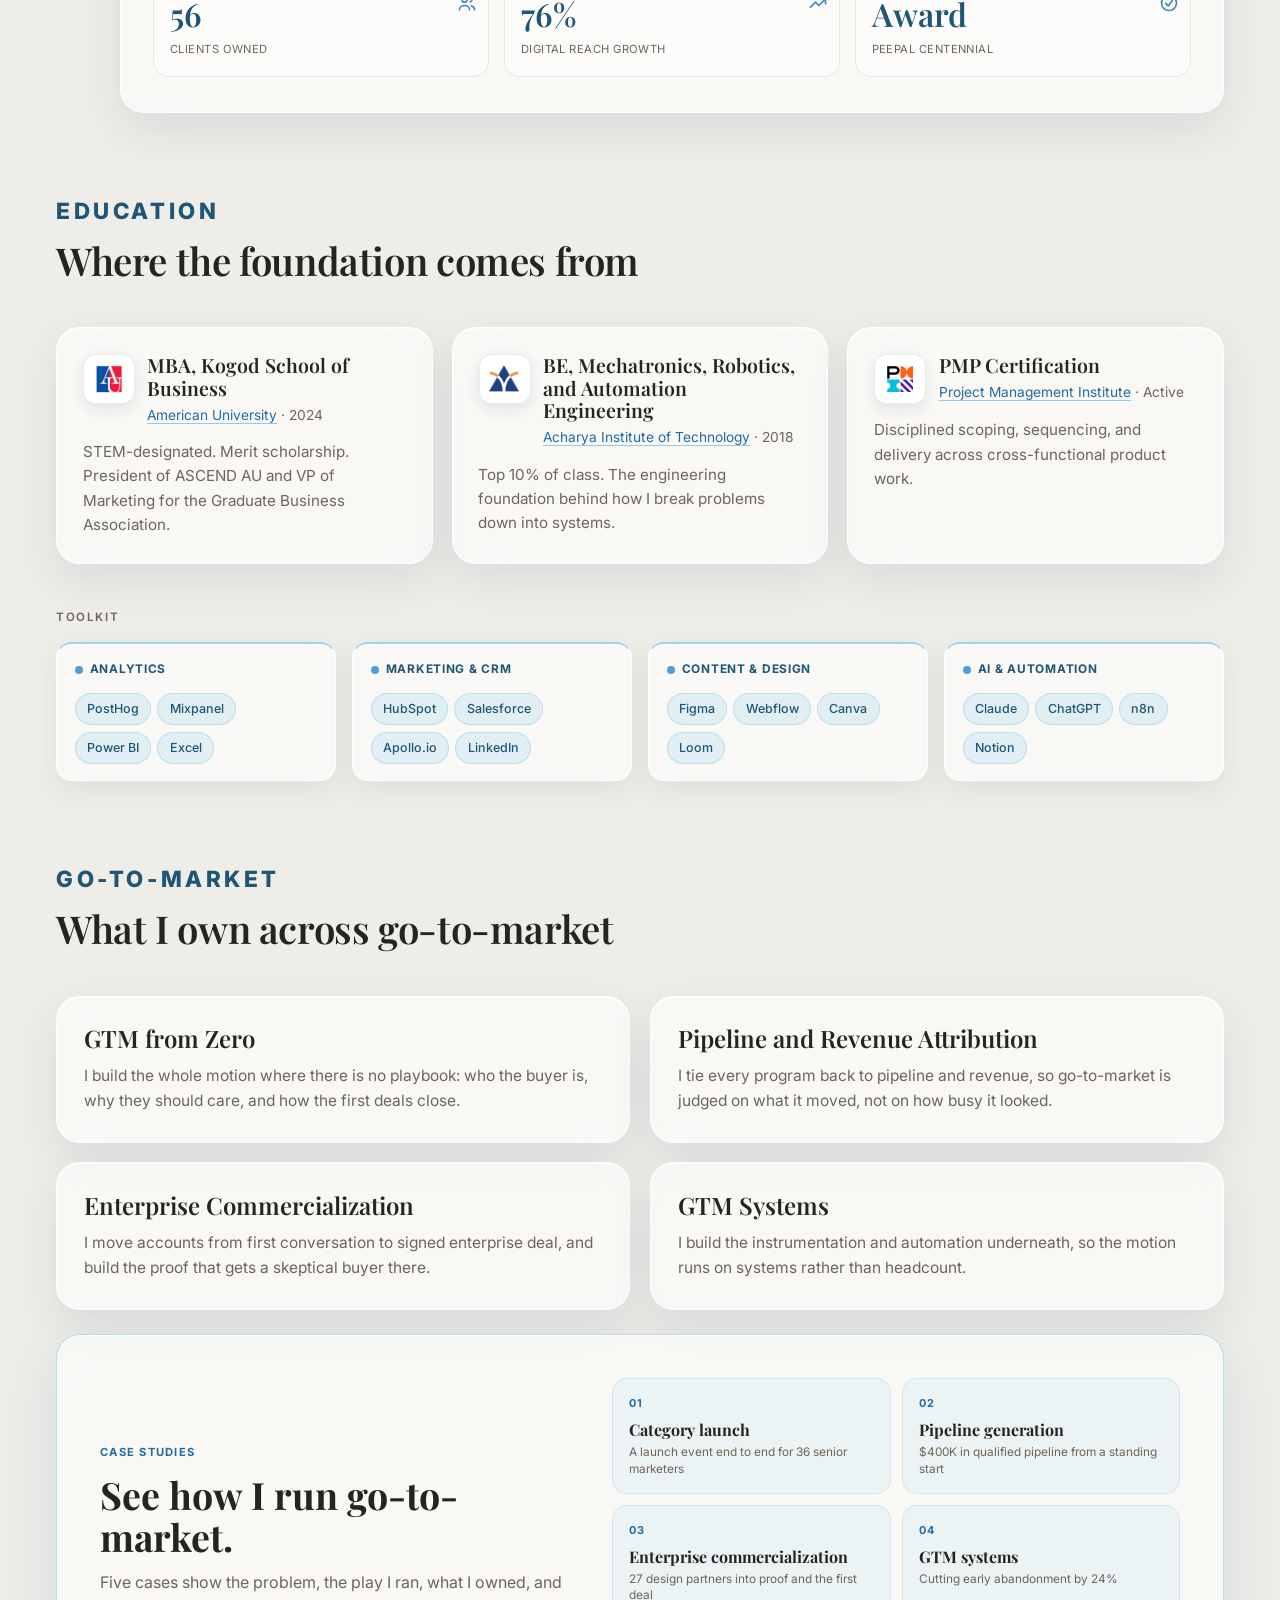
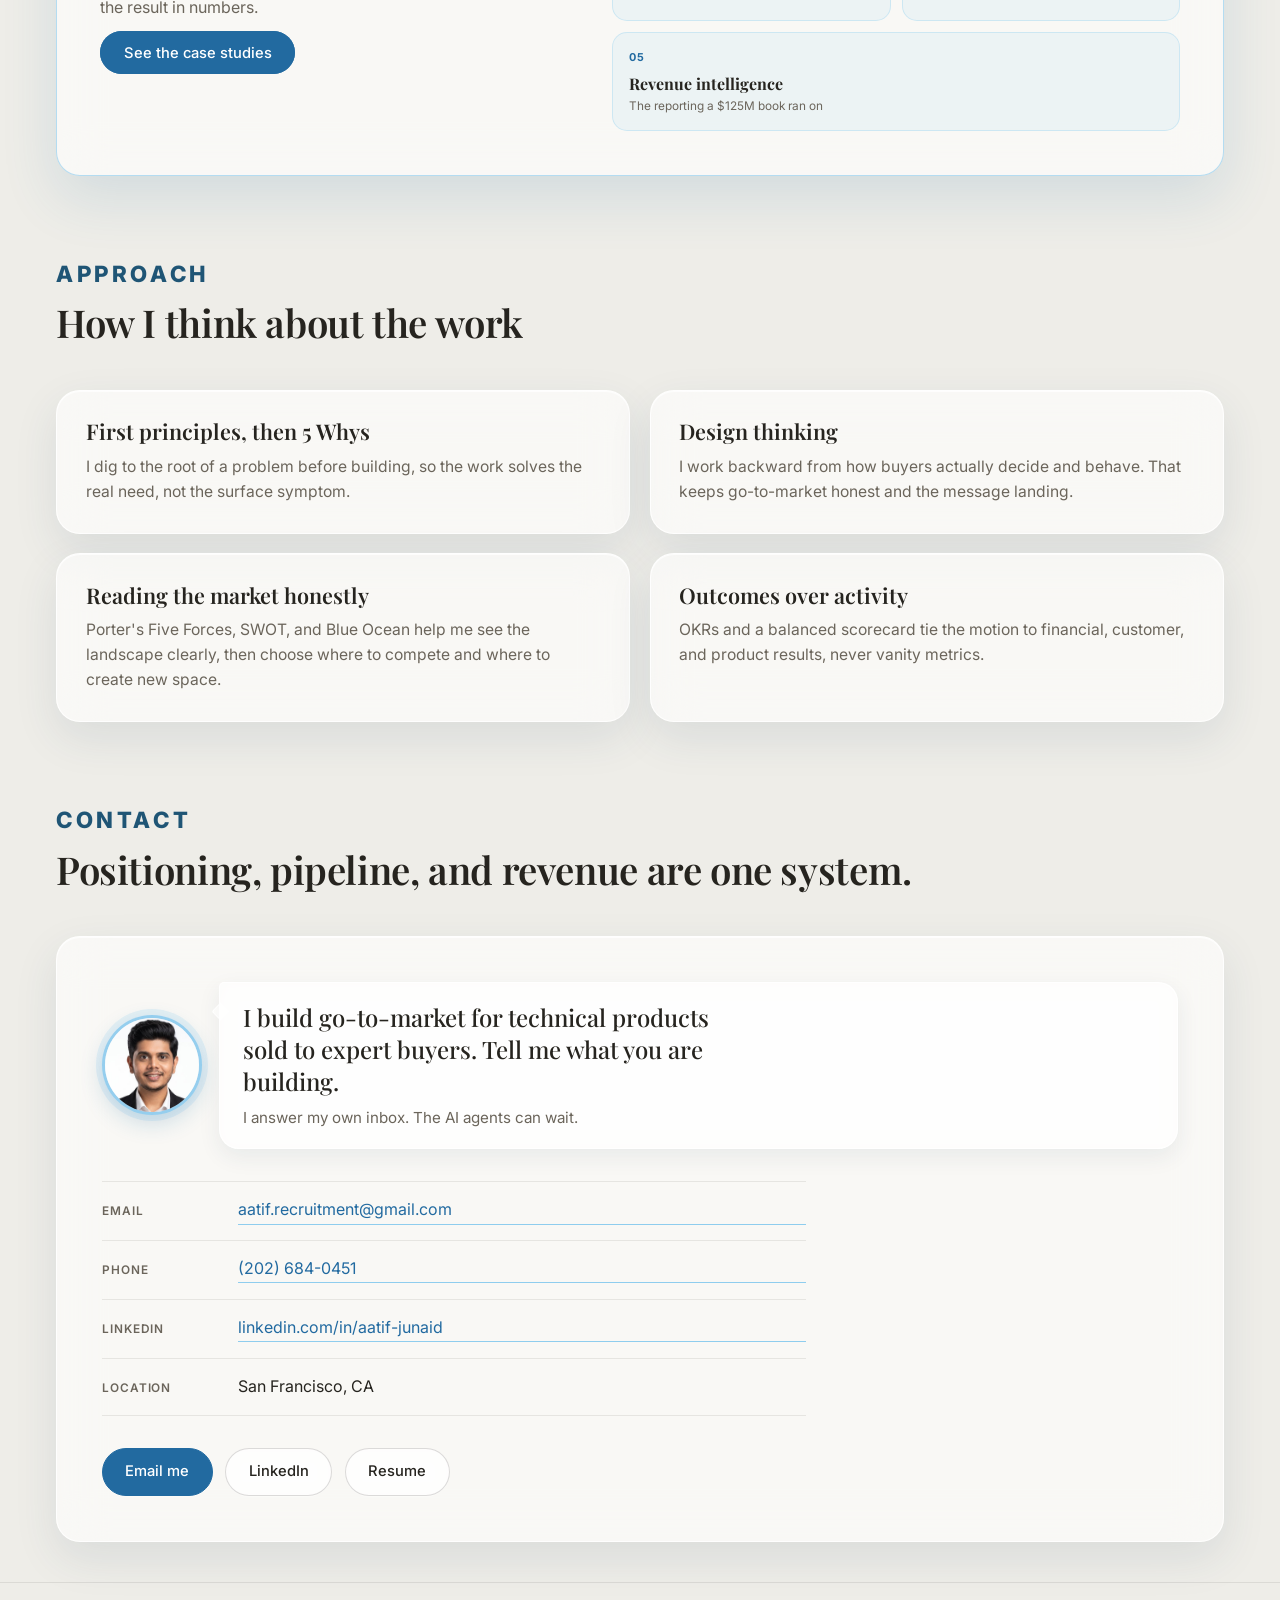
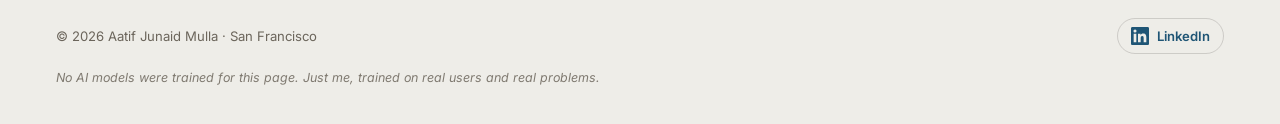
==== commit 277b4fe3: "Reinstate public GTM metrics Restores the verified revenue, pipeline, retention, expansion, event-co" ====
--- a/index.html
+++ b/index.html
@@ -129,7 +129,7 @@
         <!--email_off--><a class="btn btn--primary" href="mailto:aatif.recruitment@gmail.com">Get in touch</a><!--/email_off-->
         <a class="btn" href="https://www.linkedin.com/in/aatif-junaid" target="_blank" rel="noopener">LinkedIn</a>
         <a class="btn" href="case-studies.html">Case Studies</a>
-        <a class="btn" href="resume.pdf?v=2026-08e" target="_blank" rel="noopener">Resume</a>
+        <a class="btn" href="resume.pdf?v=2026-08f" target="_blank" rel="noopener">Resume</a>
       </div>
     </section>
 
@@ -161,7 +161,7 @@
             <p class="tl-desc">A pre-seed AI startup building Aisepedia, a Product Marketing Environment connecting product, customer, competitor, and ICP data across research, decisions, and execution.</p>
 
             <ul class="tl-points">
-              <li>Built the US enterprise GTM motion from zero across 134 tracked accounts, and helped convert the first enterprise customer, Splunk (a Cisco company), from design partner to paid.</li>
+              <li>Built the US enterprise GTM motion from zero: $400K in qualified pipeline across 134 tracked accounts, and helped convert the first enterprise customer, Splunk (a Cisco company), from design partner to paid.</li>
               <li>Owned the PMM 2.0 launch event end to end, from venue and logistics to speakers and follow-up: 36 senior attendees, with panelists from Atlassian, Meta Reality Labs, and Google.</li>
               <li>Co-built a 27-member design partner program (18 at Director, VP, or SVP level across Atlassian, Splunk, and Taboola) through 32 discovery sessions, opening a direct channel between enterprise buyers, GTM, and product.</li>
               <li>30+ enterprise sales conversations supported with competitive battle cards and objection handling, helping the field differentiate the product and answer buyer resistance.</li>
@@ -170,7 +170,7 @@
             </ul>
 
             <div class="metrics" aria-label="Aisepedia results">
-              <div class="metric metric--money"><span class="mi" aria-hidden="true"><svg><use href="#ic-money"/></svg></span><span class="metric__num">134</span><span class="metric__label">Tracked accounts</span></div>
+              <div class="metric metric--money"><span class="mi" aria-hidden="true"><svg><use href="#ic-money"/></svg></span><span class="metric__num">$400K</span><span class="metric__label">Qualified pipeline</span></div>
               <div class="metric metric--users"><span class="mi" aria-hidden="true"><svg><use href="#ic-users"/></svg></span><span class="metric__num">36</span><span class="metric__label">Launch event attendees</span></div>
               <div class="metric metric--rocket"><span class="mi" aria-hidden="true"><svg><use href="#ic-rocket"/></svg></span><span class="metric__num">27</span><span class="metric__label">Design partners, 18 senior</span></div>
               <div class="metric metric--up"><span class="mi" aria-hidden="true"><svg><use href="#ic-up"/></svg></span><span class="metric__num">1,000</span><span class="metric__label">Targeted outreach</span></div>
@@ -253,21 +253,21 @@
             <p class="tl-note"><span class="tl-note__badge">Intern to full time</span><span class="tl-note__text">Joined full time after a summer 2023 internship with the Product and Subscriptions team, rotating across product, marketing, data, and competitive intelligence, including gamified content pilots that lifted repeat user sessions.</span></p>
 
             <ul class="tl-points">
-              <li>Active subscription reporting across 5 product lines and 5,300+ accounts: the portfolio reporting I built and ran daily and monthly, read weekly by the CEO, COO, and VP of Finance.</li>
-              <li>Flagship-product retention and renewal performance tracked against plan through the retention and upsell modeling I built.</li>
-              <li>Recoverable revenue opportunities surfaced by analyzing renewal, upsell, and wallet-retention signals across year-to-date bookings.</li>
-              <li>Monthly expansion opportunities identified from the MRR and vertical-profitability reporting I built across PRO, E&amp;E, and AIQ.</li>
+              <li>$125M in active ACV across 5 product lines and 5,300+ accounts: the subscription book I built and ran the daily and monthly revenue reporting on, read weekly by the CEO, COO, and VP of Finance.</li>
+              <li>110% net wallet retention tracked on the flagship product, with renewal holding at 88% against an 88% budget target, through the retention and upsell modeling I built.</li>
+              <li>$2.6M in recoverable ACV surfaced by analyzing renewal, upsell, and wallet-retention signals across a $32M year-to-date bookings pipeline.</li>
+              <li>$250K per month in expansion identified, from the MRR and vertical-profitability reporting I built across PRO, E&amp;E, and AIQ.</li>
               <li>21 account executives migrated with zero errors by directing a two-month Salesforce and OMS migration, with automated validation rules across 26,000+ deal records.</li>
               <li>Turned retention and expansion analysis into revenue priorities for leadership and sales.</li>
               <li>2 SOPs written for the internal generative AI task force, where I evaluated AI applications for newsroom and revenue workflows.</li>
             </ul>
 
             <div class="metrics metrics--balanced" aria-label="POLITICO results">
-              <div class="metric metric--money"><span class="mi" aria-hidden="true"><svg><use href="#ic-money"/></svg></span><span class="metric__num">5</span><span class="metric__label">Product lines reported on</span></div>
-              <div class="metric metric--rocket"><span class="mi" aria-hidden="true"><svg><use href="#ic-rocket"/></svg></span><span class="metric__num">5,300+</span><span class="metric__label">Accounts covered</span></div>
-              <div class="metric metric--win"><span class="mi" aria-hidden="true"><svg><use href="#ic-win"/></svg></span><span class="metric__num">21</span><span class="metric__label">AEs migrated cleanly</span></div>
-              <div class="metric metric--money"><span class="mi" aria-hidden="true"><svg><use href="#ic-money"/></svg></span><span class="metric__num">26K+</span><span class="metric__label">Deal records validated</span></div>
-              <div class="metric metric--up"><span class="mi" aria-hidden="true"><svg><use href="#ic-up"/></svg></span><span class="metric__num">2</span><span class="metric__label">AI task-force SOPs</span></div>
+              <div class="metric metric--money"><span class="mi" aria-hidden="true"><svg><use href="#ic-money"/></svg></span><span class="metric__num">$125M</span><span class="metric__label">ACV book reported on</span></div>
+              <div class="metric metric--rocket"><span class="mi" aria-hidden="true"><svg><use href="#ic-rocket"/></svg></span><span class="metric__num">110%</span><span class="metric__label">Net wallet retention</span></div>
+              <div class="metric metric--win"><span class="mi" aria-hidden="true"><svg><use href="#ic-win"/></svg></span><span class="metric__num">88%</span><span class="metric__label">Renewal rate, on plan</span></div>
+              <div class="metric metric--money"><span class="mi" aria-hidden="true"><svg><use href="#ic-money"/></svg></span><span class="metric__num">$2.6M</span><span class="metric__label">Recoverable ACV surfaced</span></div>
+              <div class="metric metric--up"><span class="mi" aria-hidden="true"><svg><use href="#ic-up"/></svg></span><span class="metric__num">$250K</span><span class="metric__label">Monthly expansion found</span></div>
             </div>
 
             <details class="reports">
@@ -320,14 +320,14 @@
             <p class="tl-desc">Quantum Corporation (NASDAQ: QMCO) builds data storage and management technology. It acquired EnCloudEn in 2021 (<a href="https://www.prnewswire.com/news-releases/quantum-announces-definitive-agreement-to-acquire-hyperconverged-software-startup-enclouden-technology-301363442.html" target="_blank" rel="noopener" class="tl-link">announcement</a>), and I moved across with the portfolio.</p>
 
             <ul class="tl-points">
-              <li>Material YoY revenue recovery supported by rebuilding Salesforce contract workflows and running renewal audits across 80+ enterprise accounts, closing booking discrepancies with validation logic and pipeline governance.</li>
-              <li>Exceeded the Q1 2022 target and grew major prospects 18%, from partnering with sales leadership on territory design, quota capacity, and performance tracking.</li>
+              <li>$473K in YoY revenue recovered by rebuilding Salesforce contract workflows and running renewal audits across 80+ enterprise accounts, closing booking discrepancies with validation logic and pipeline governance.</li>
+              <li>105% of the Q1 2022 target hit and 18% growth in major prospects, from partnering with sales leadership on territory design, quota capacity, and performance tracking.</li>
               <li>Ran competitive and market analysis on the data-center virtualization portfolio and fed it into enablement, sharpening how the field positioned against established hypervisor and storage vendors.</li>
             </ul>
 
             <div class="metrics" aria-label="Quantum results">
-              <div class="metric metric--money"><span class="mi" aria-hidden="true"><svg><use href="#ic-money"/></svg></span><span class="metric__num">80+</span><span class="metric__label">Enterprise accounts audited</span></div>
-              <div class="metric metric--win"><span class="mi" aria-hidden="true"><svg><use href="#ic-win"/></svg></span><span class="metric__num metric__num--sm">Q1 2022</span><span class="metric__label">Target exceeded</span></div>
+              <div class="metric metric--money"><span class="mi" aria-hidden="true"><svg><use href="#ic-money"/></svg></span><span class="metric__num">$473K</span><span class="metric__label">YoY revenue recovered</span></div>
+              <div class="metric metric--win"><span class="mi" aria-hidden="true"><svg><use href="#ic-win"/></svg></span><span class="metric__num">105%</span><span class="metric__label">Q1 2022 target</span></div>
               <div class="metric metric--up"><span class="mi" aria-hidden="true"><svg><use href="#ic-up"/></svg></span><span class="metric__num">18%</span><span class="metric__label">Prospect growth</span></div>
             </div>
           </div>
@@ -501,10 +501,10 @@
         </div>
         <ol class="case-study-spotlight__list">
           <li><span>01</span><strong>Category launch</strong><small>A launch event end to end for 36 senior marketers</small></li>
-          <li><span>02</span><strong>Pipeline generation</strong><small>Qualified enterprise opportunity from a standing start</small></li>
+          <li><span>02</span><strong>Pipeline generation</strong><small>$400K in qualified pipeline from a standing start</small></li>
           <li><span>03</span><strong>Enterprise commercialization</strong><small>27 design partners into proof and the first deal</small></li>
           <li><span>04</span><strong>GTM systems</strong><small>Cutting early abandonment by 24%</small></li>
-          <li><span>05</span><strong>Revenue intelligence</strong><small>The reporting an enterprise subscription portfolio ran on</small></li>
+          <li><span>05</span><strong>Revenue intelligence</strong><small>The reporting a $125M book ran on</small></li>
         </ol>
       </aside>
 
@@ -565,7 +565,7 @@
         <div class="contact__actions">
           <!--email_off--><a class="btn btn--primary" href="mailto:aatif.recruitment@gmail.com">Email me</a><!--/email_off-->
           <a class="btn" href="https://www.linkedin.com/in/aatif-junaid" target="_blank" rel="noopener">LinkedIn</a>
-          <a class="btn" href="resume.pdf?v=2026-08e" target="_blank" rel="noopener">Resume</a>
+          <a class="btn" href="resume.pdf?v=2026-08f" target="_blank" rel="noopener">Resume</a>
         </div>
       </div>
     </section>
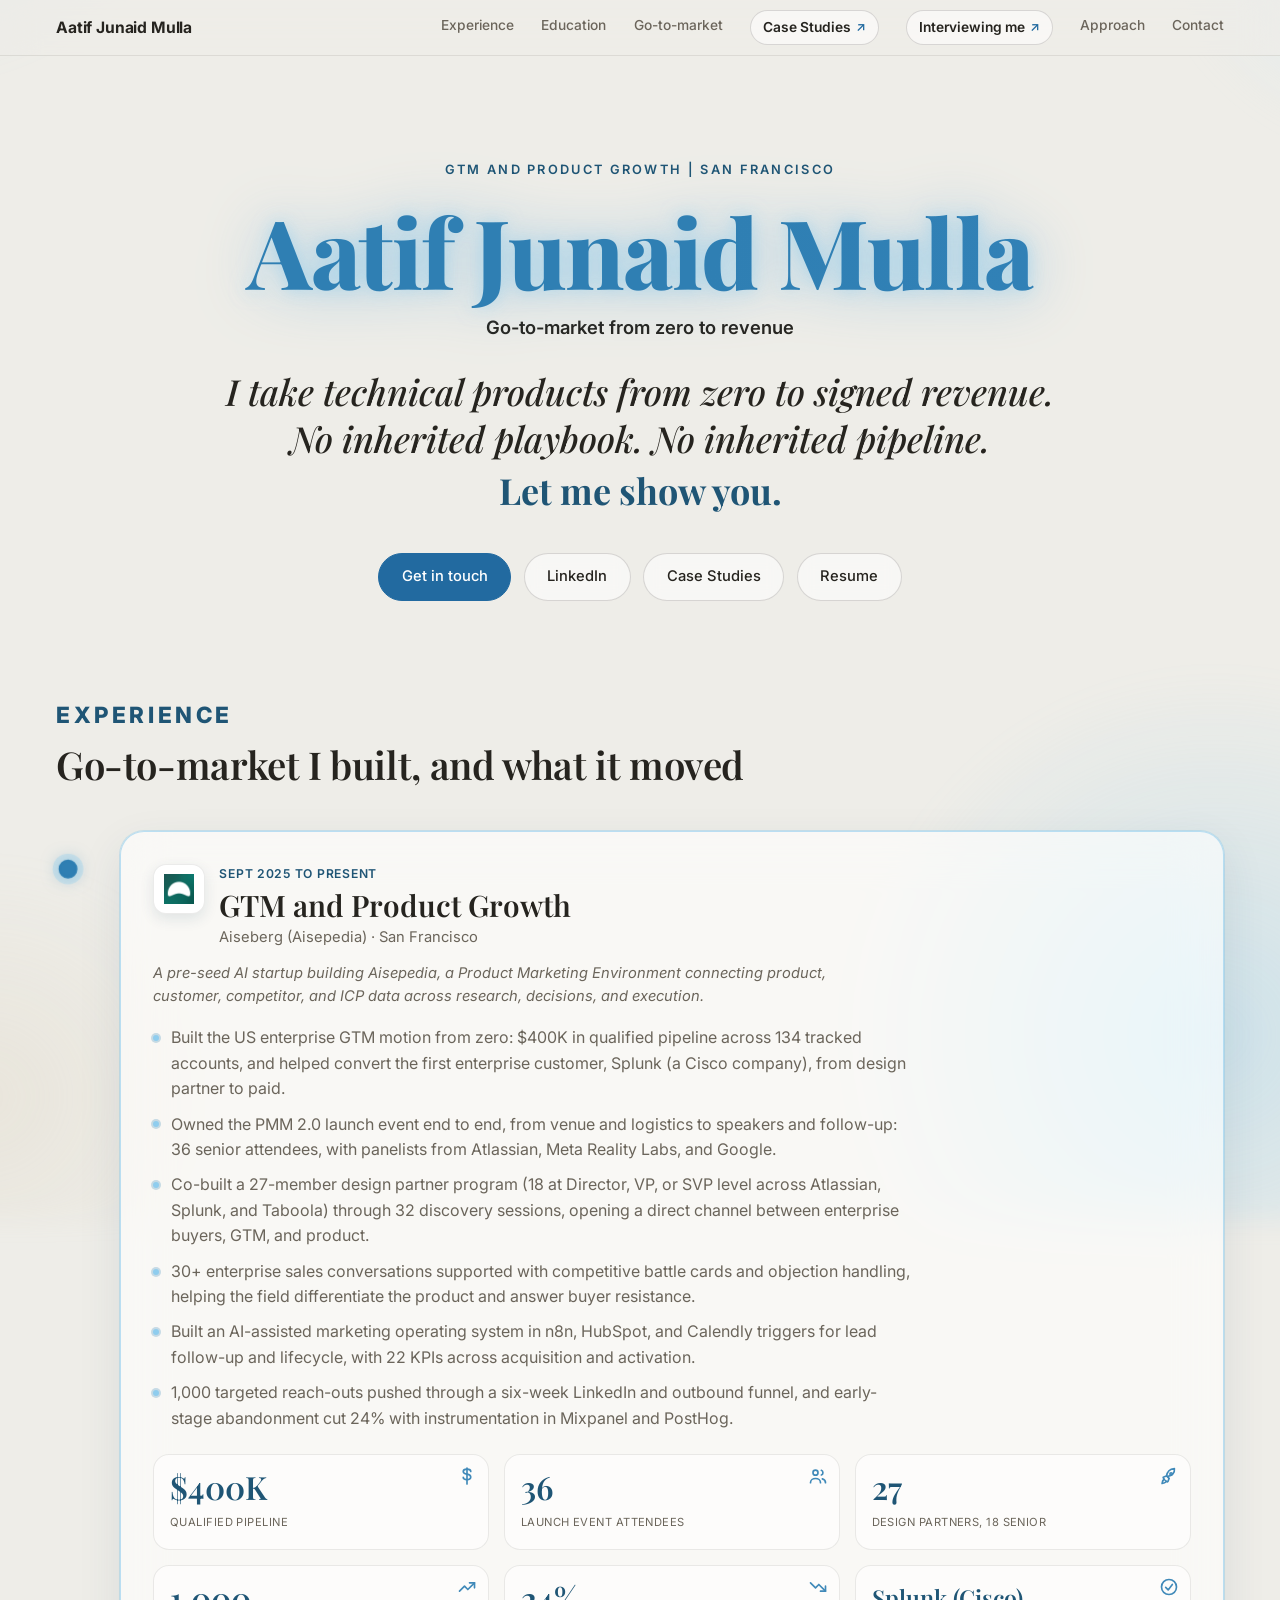
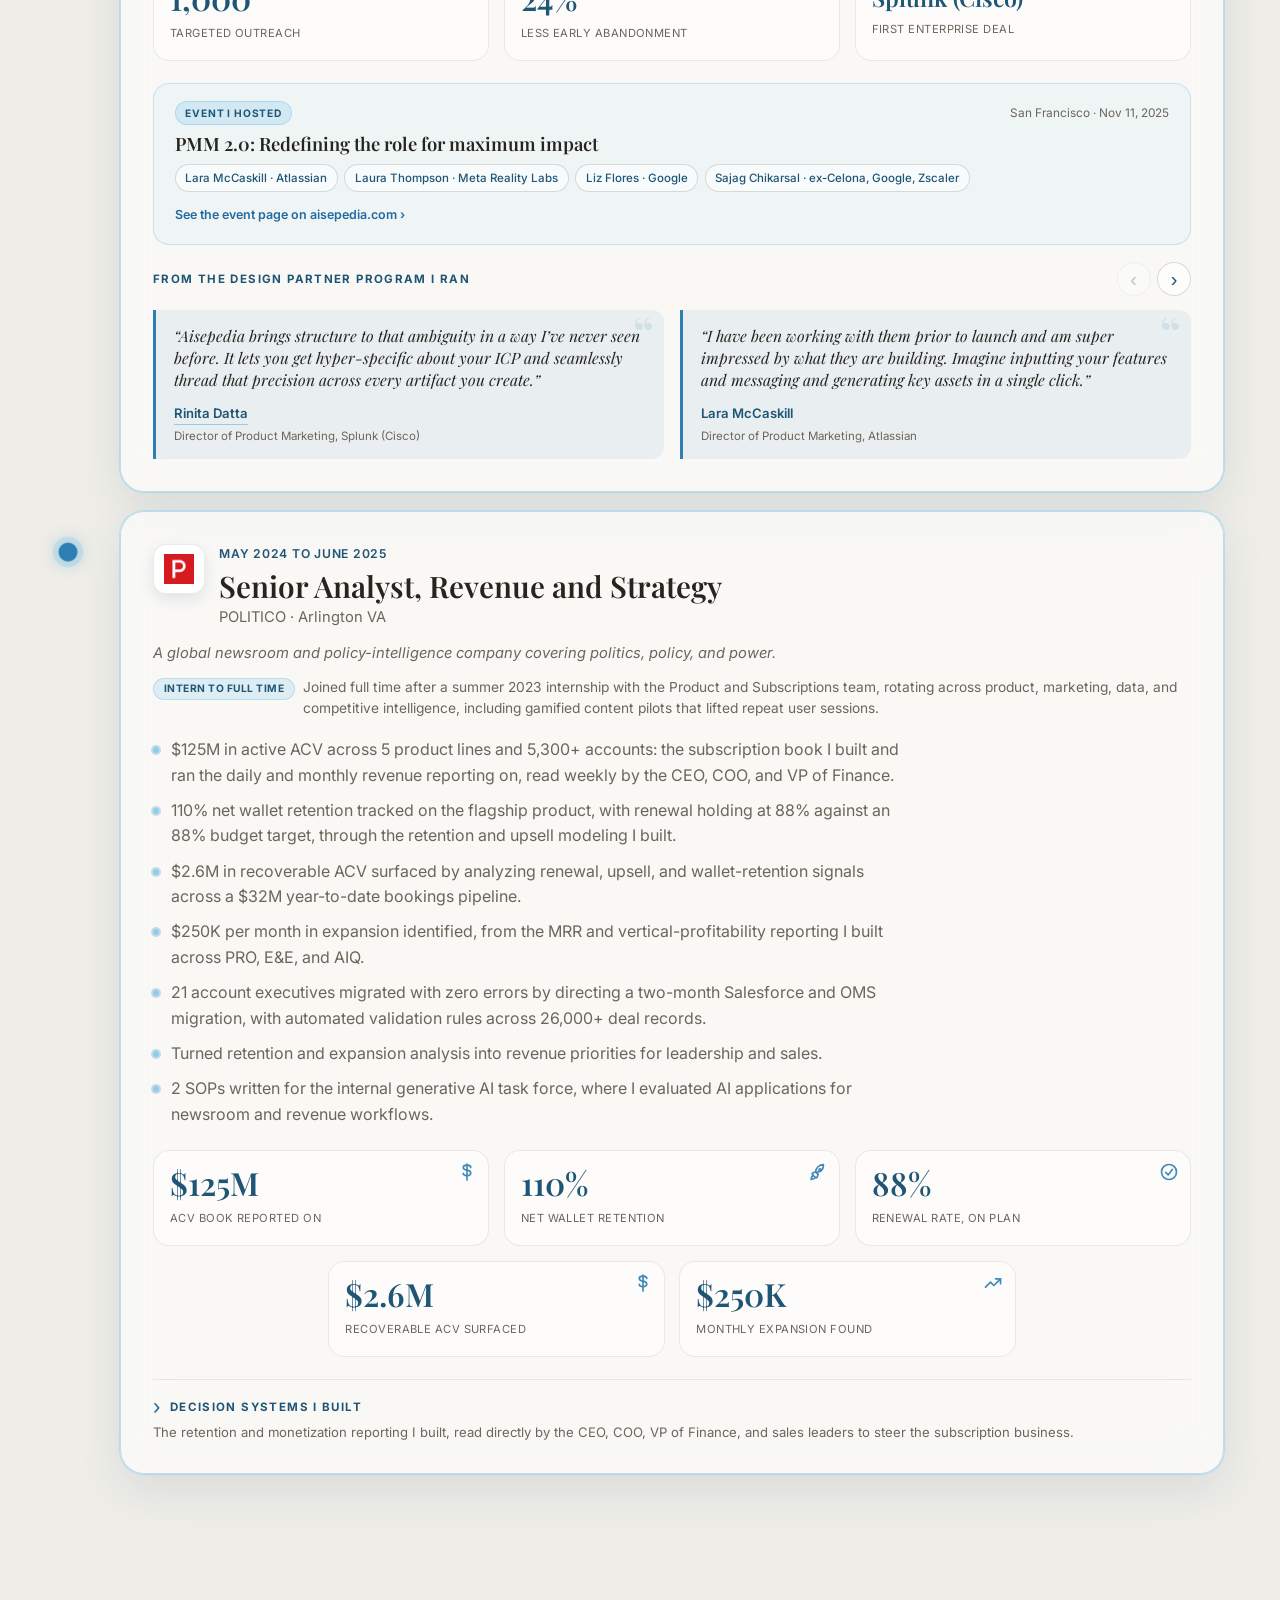
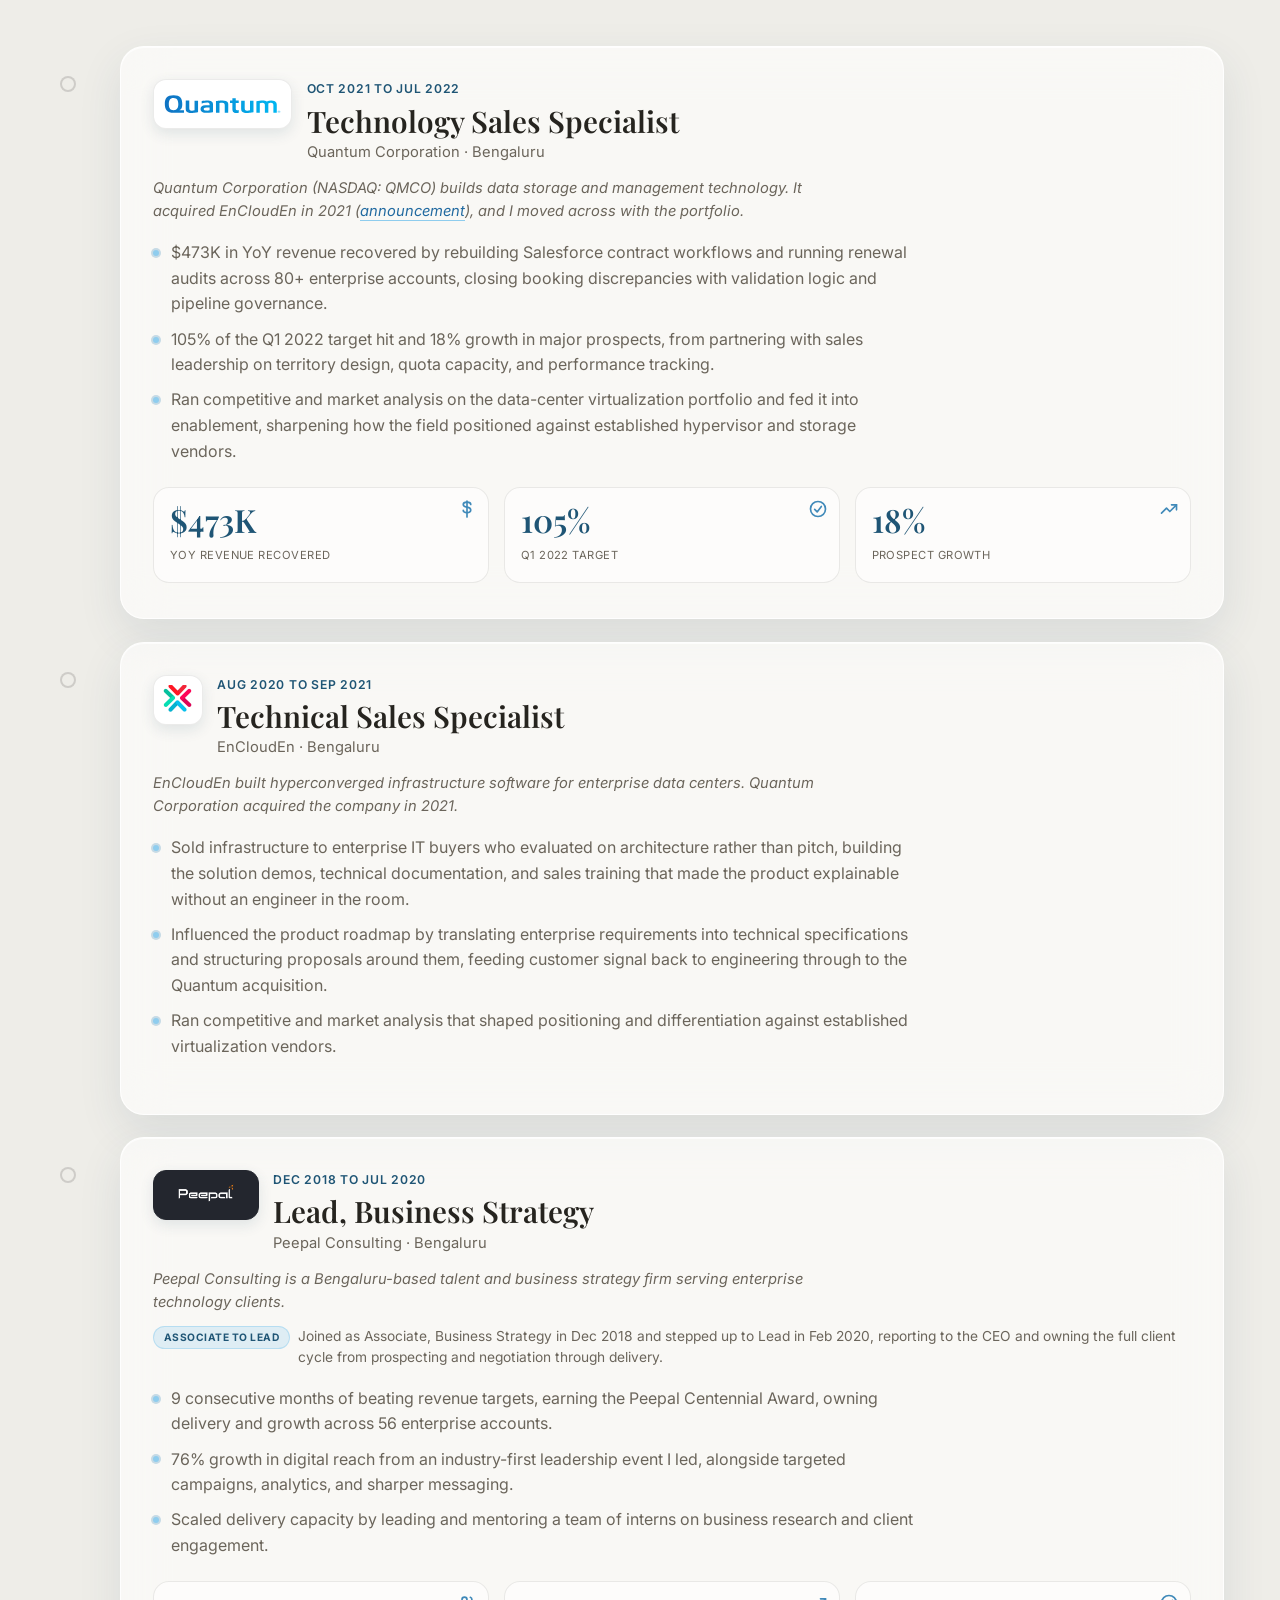
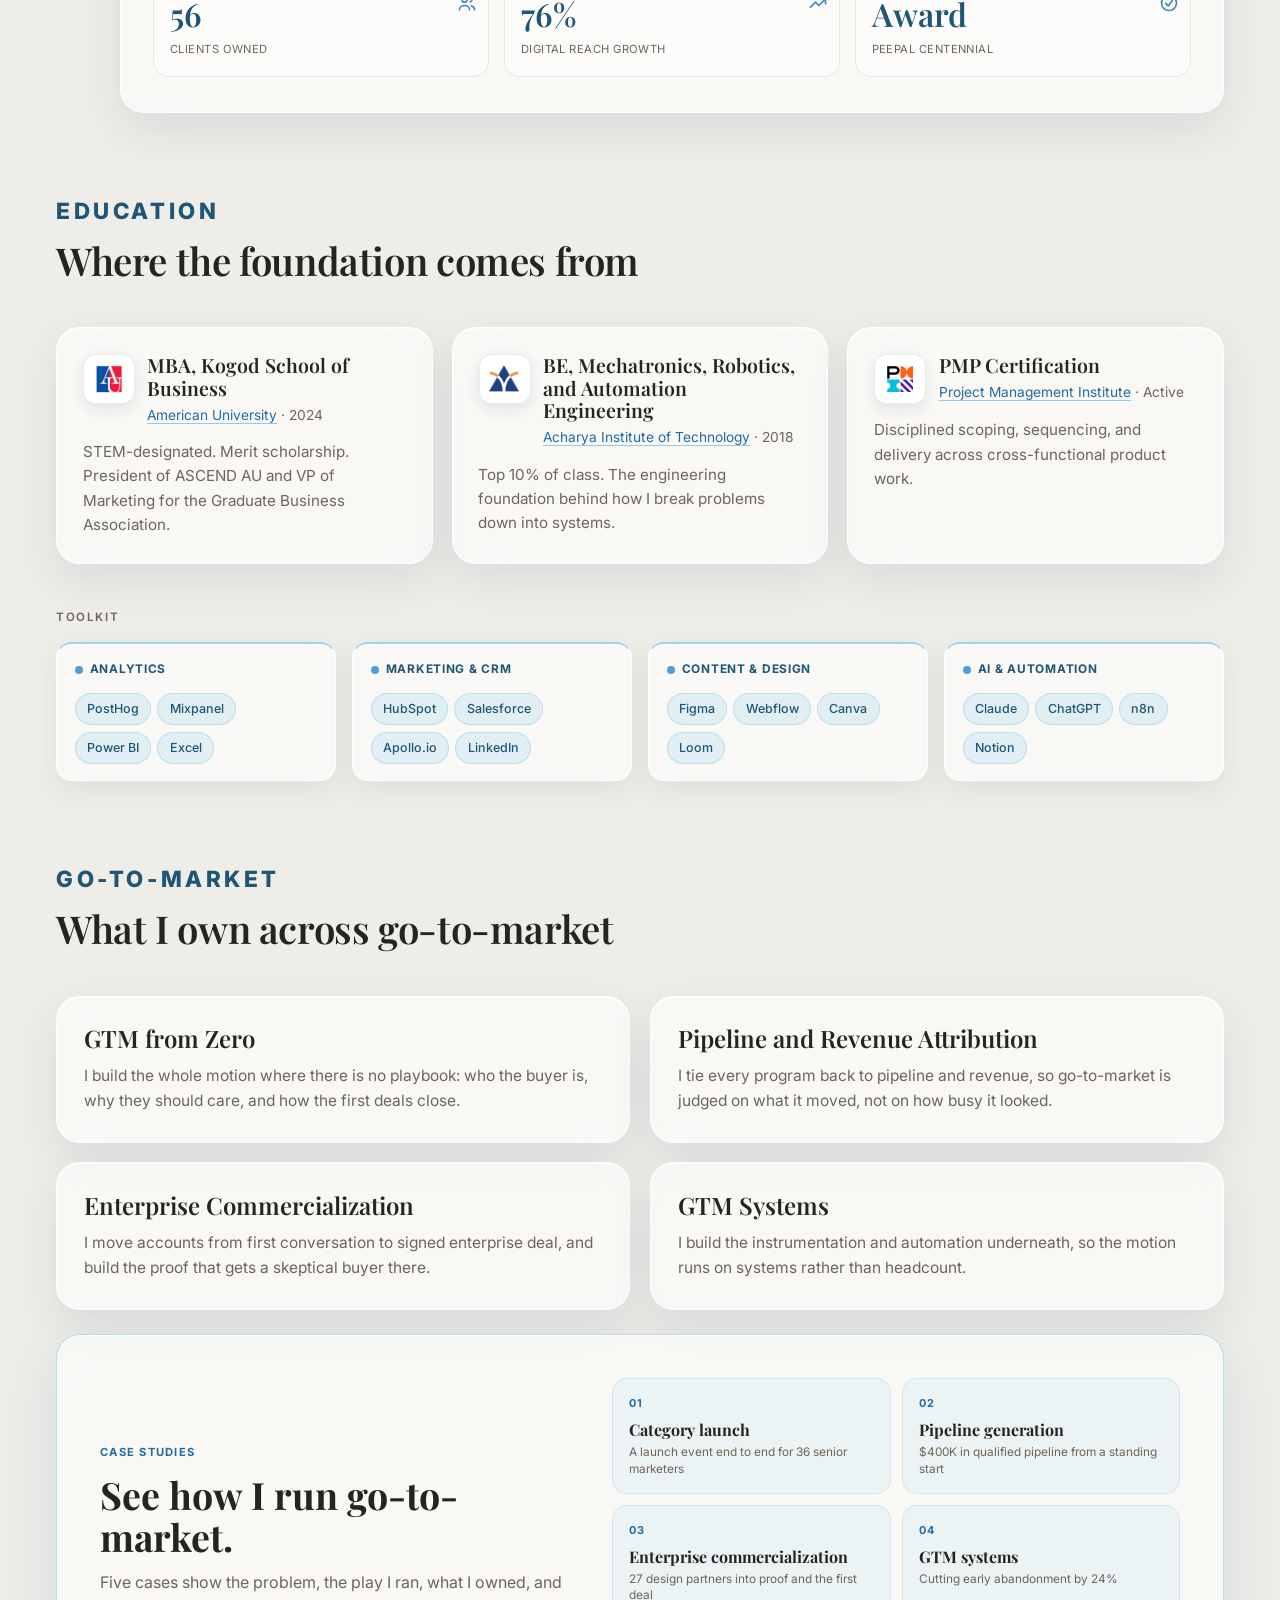
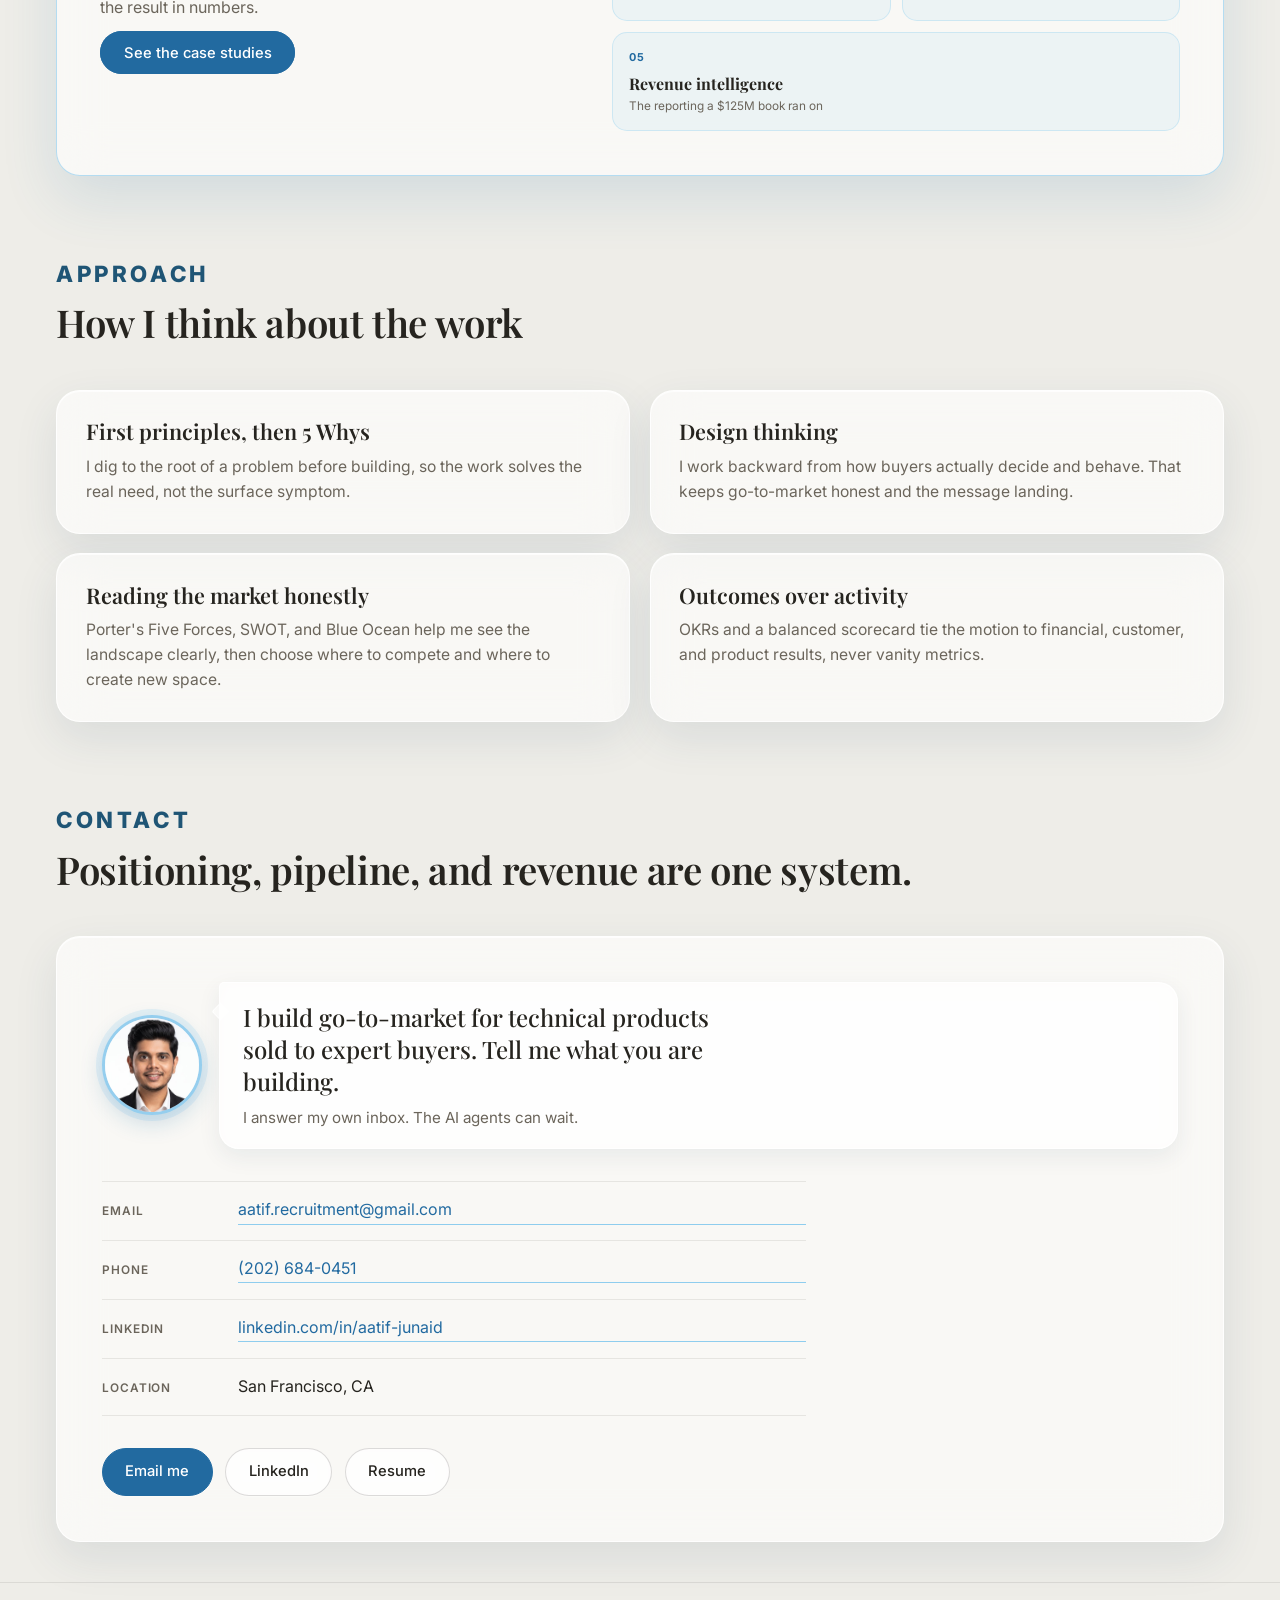
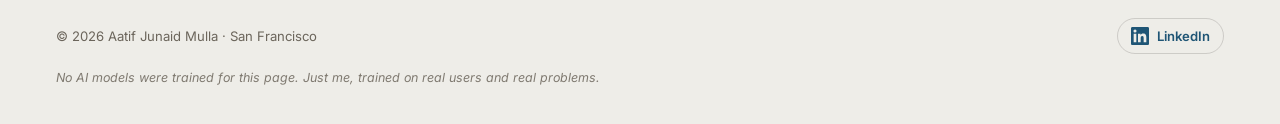
==== commit b2124845: "Add hiring-manager interview-prep page Add interview.html, a candidate-facing prep page for anyone i" ====
--- a/index.html
+++ b/index.html
@@ -105,6 +105,7 @@
       <a href="#education">Education</a>
       <a href="#samples">Go-to-market</a>
       <a class="nav-page" href="case-studies.html">Case Studies<span class="nav-page__arrow" aria-hidden="true">&#8599;</span></a>
+      <a class="nav-page" href="interview.html">Interviewing me<span class="nav-page__arrow" aria-hidden="true">&#8599;</span></a>
       <a href="#thinking">Approach</a>
       <a href="#contact">Contact</a>
     </nav>
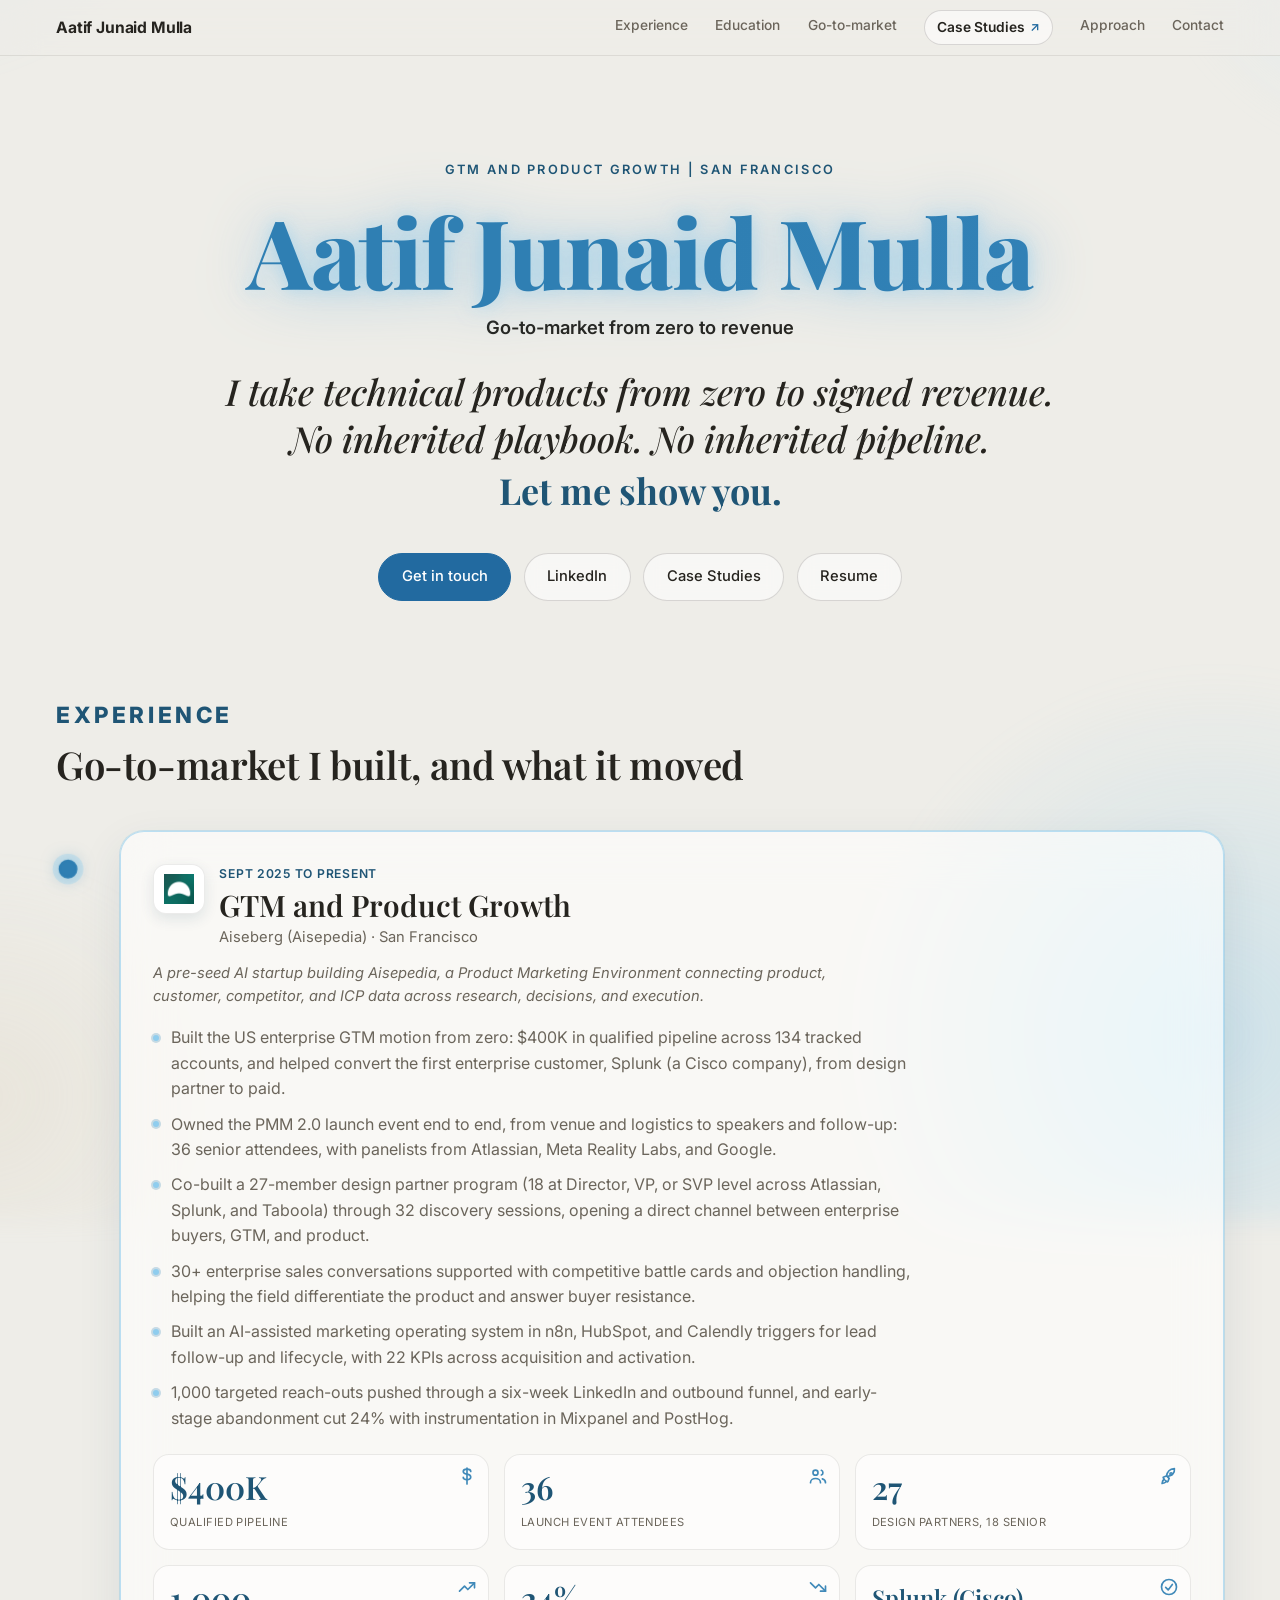
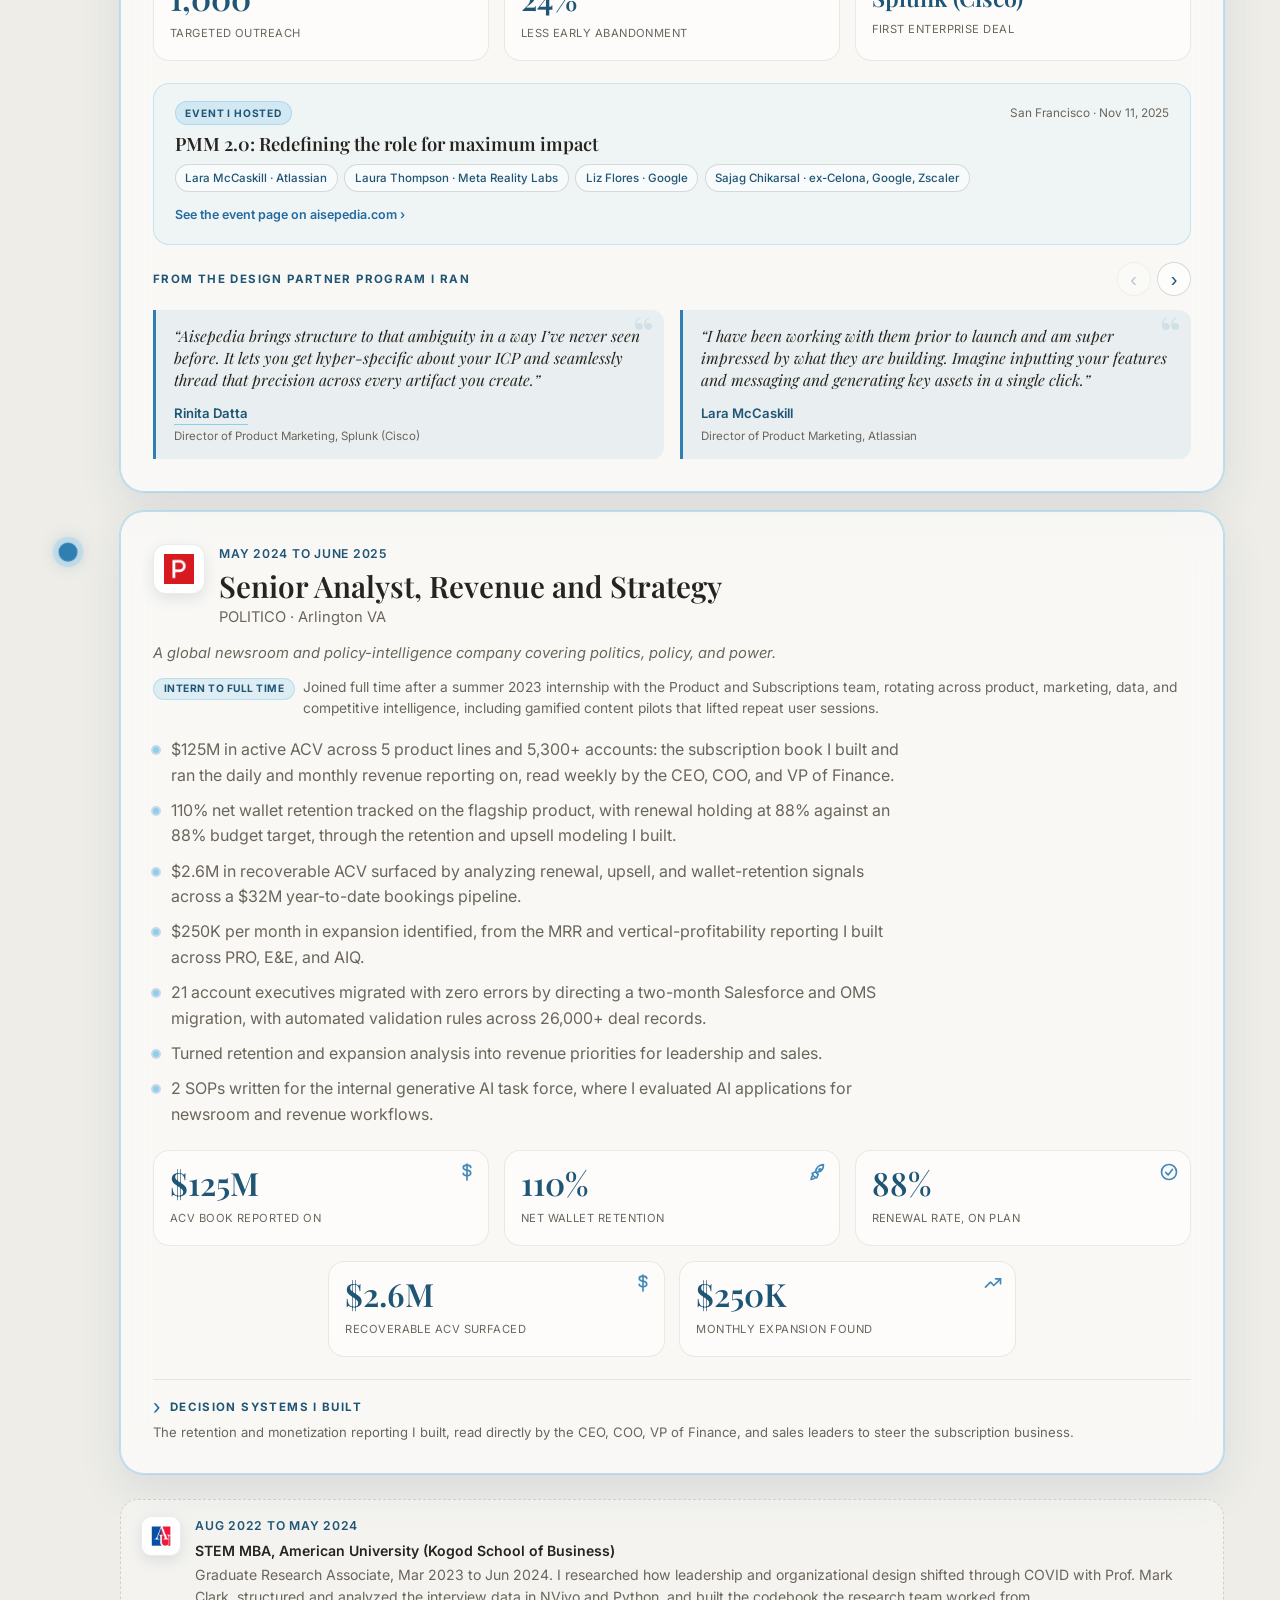
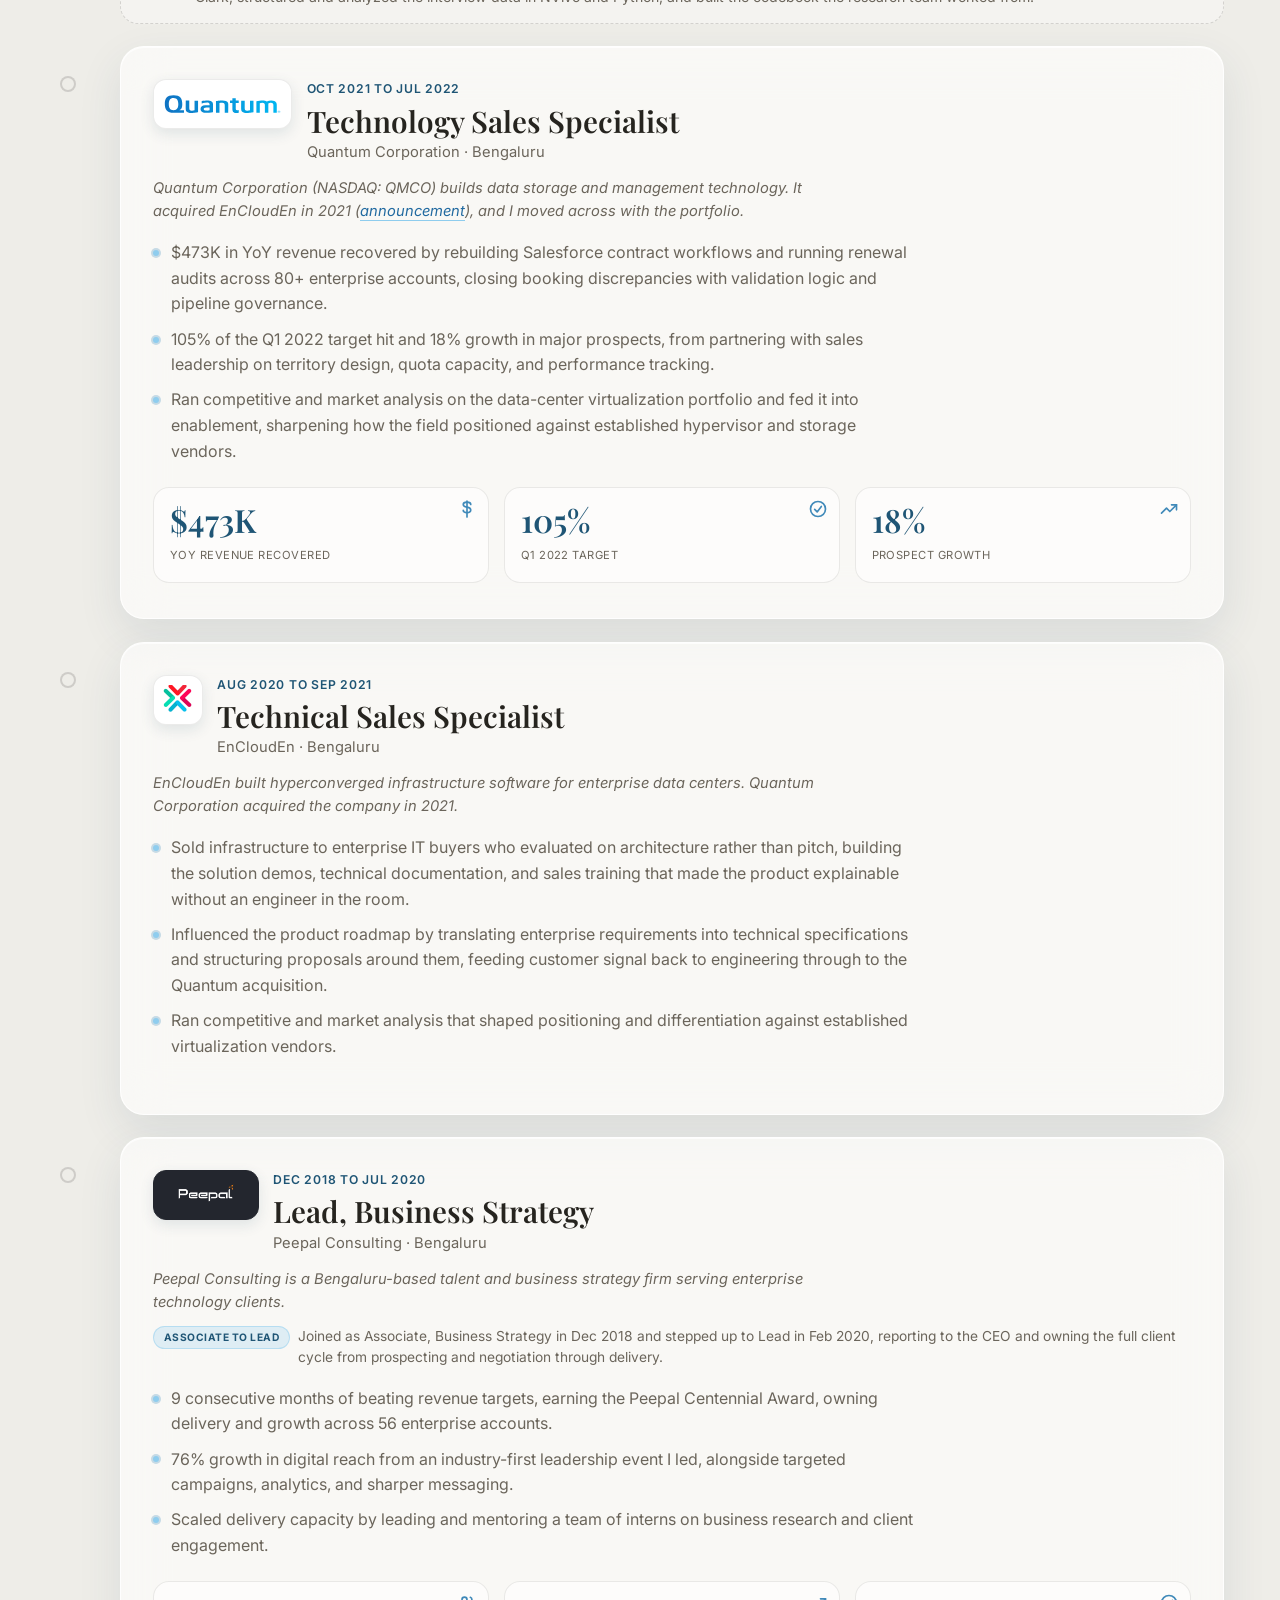
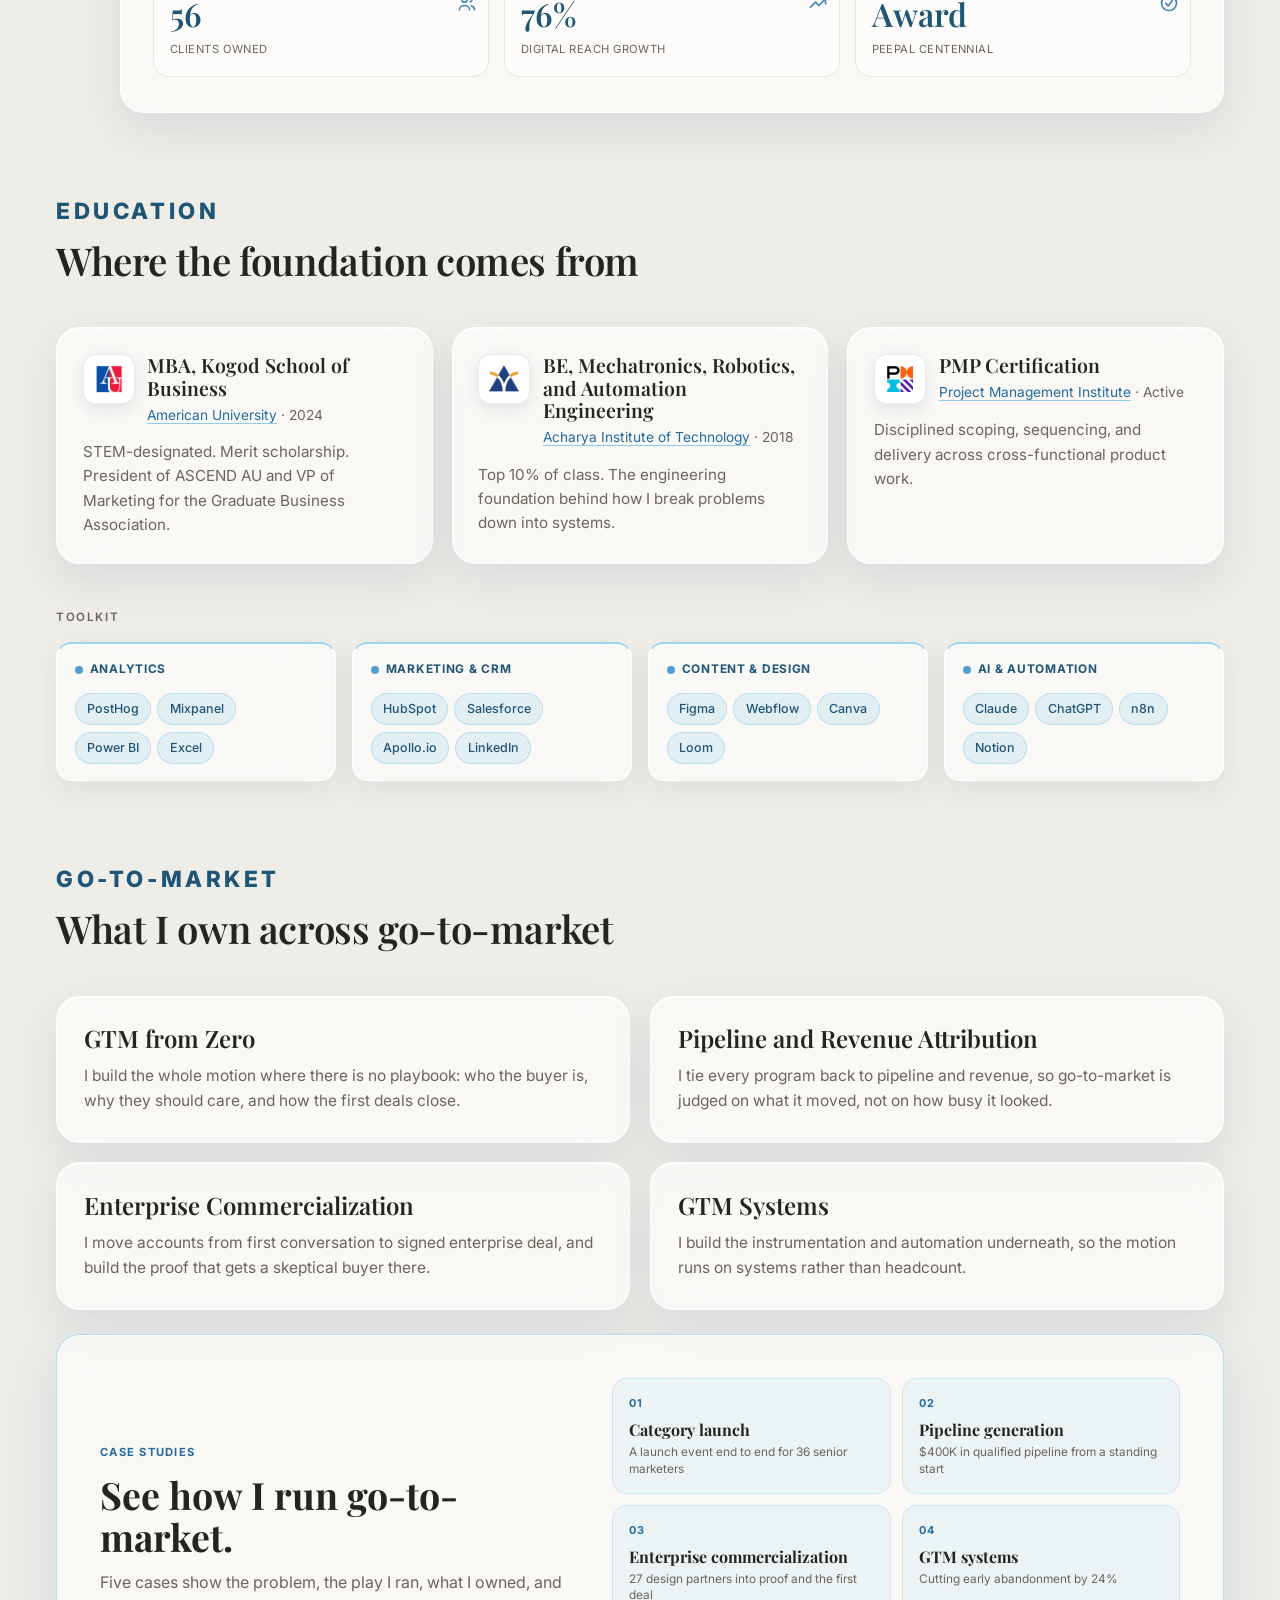
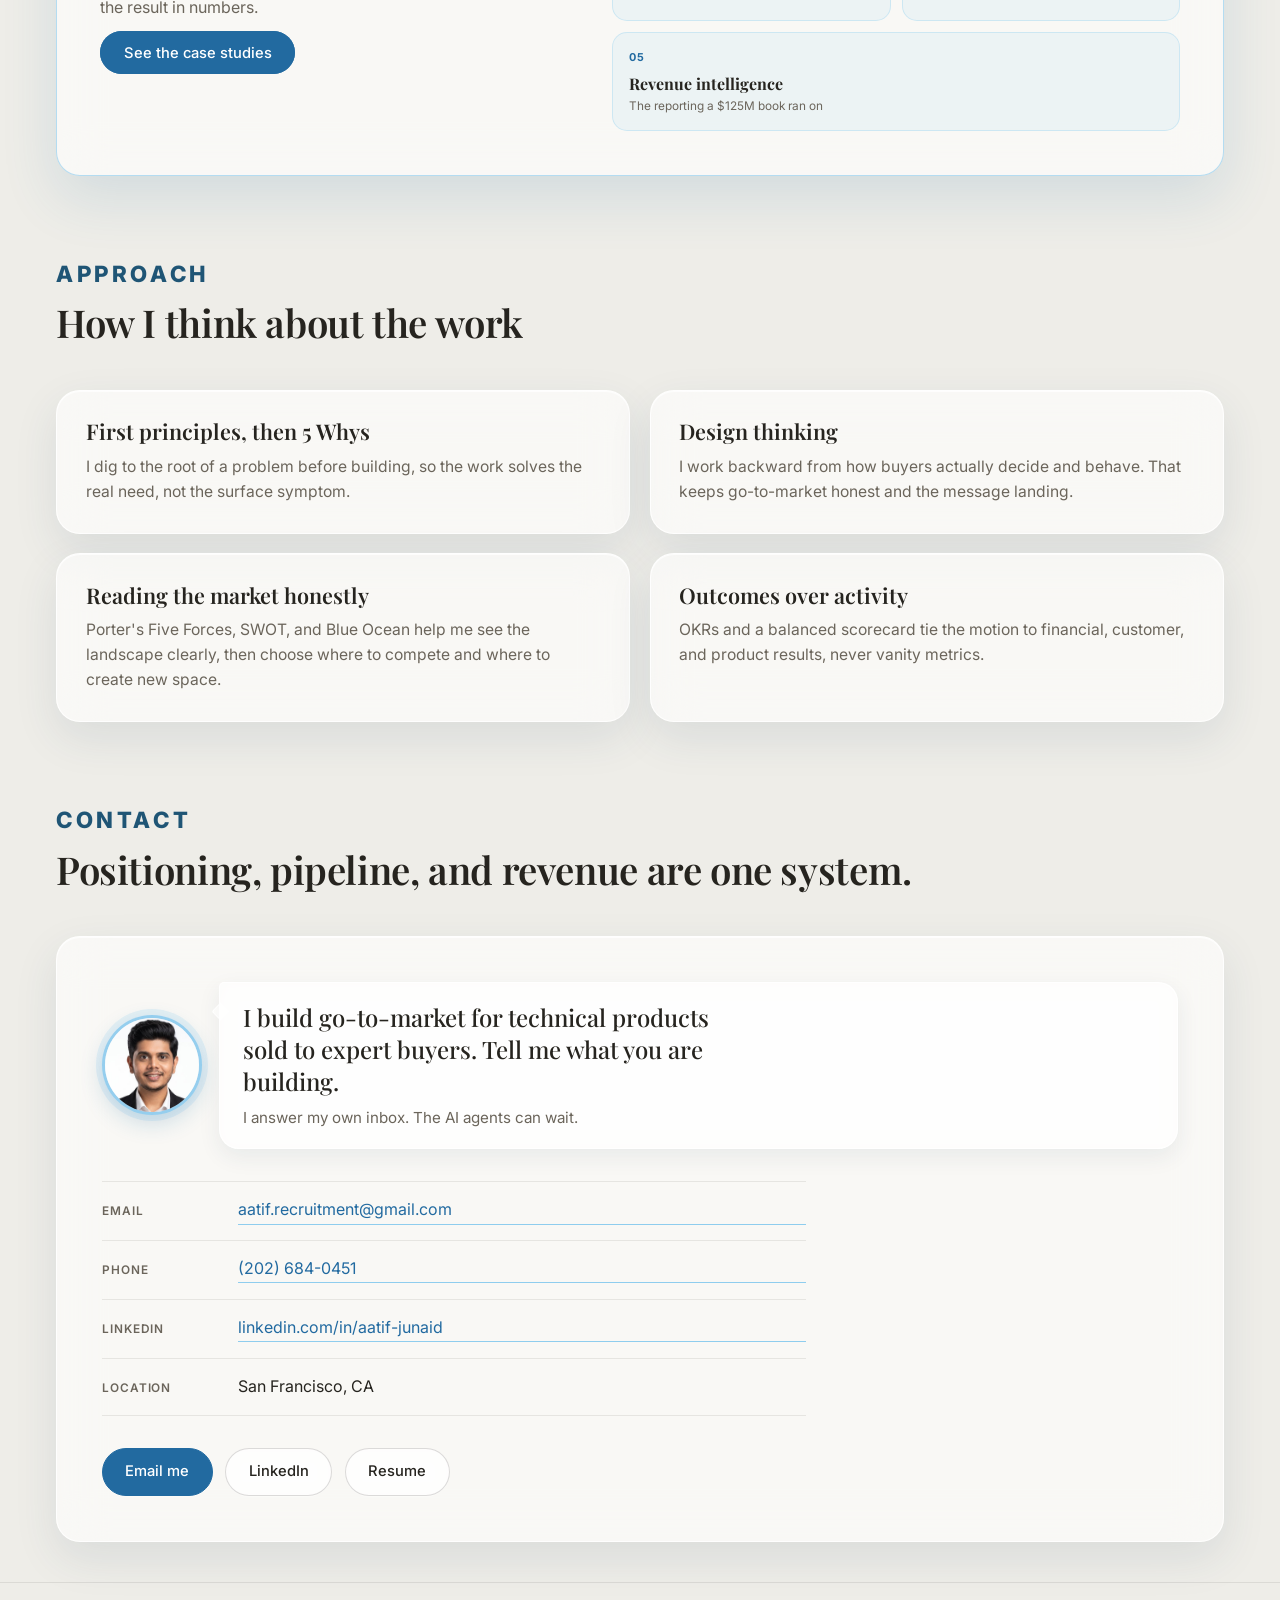
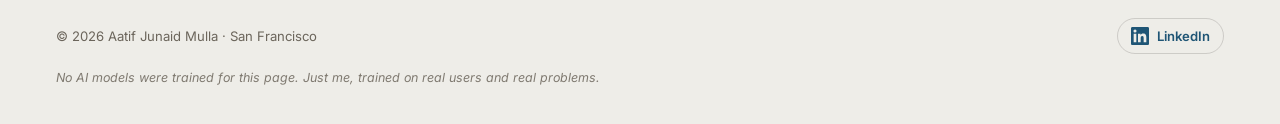
==== commit 595ebb4b: "Fix structured data datetime values Co-Authored-By: OpenAI Codex <codex@openai.com>" ====
--- a/index.html
+++ b/index.html
@@ -30,7 +30,7 @@
   {
     "@context": "https://schema.org",
     "@type": "ProfilePage",
-    "dateModified": "2026-08-20",
+    "dateModified": "2026-08-22T08:53:36-07:00",
     "mainEntity": {
       "@type": "Person",
       "@id": "https://aatifmulla.me/#person",
@@ -105,7 +105,6 @@
       <a href="#education">Education</a>
       <a href="#samples">Go-to-market</a>
       <a class="nav-page" href="case-studies.html">Case Studies<span class="nav-page__arrow" aria-hidden="true">&#8599;</span></a>
-      <a class="nav-page" href="interview.html">Interviewing me<span class="nav-page__arrow" aria-hidden="true">&#8599;</span></a>
       <a href="#thinking">Approach</a>
       <a href="#contact">Contact</a>
     </nav>
